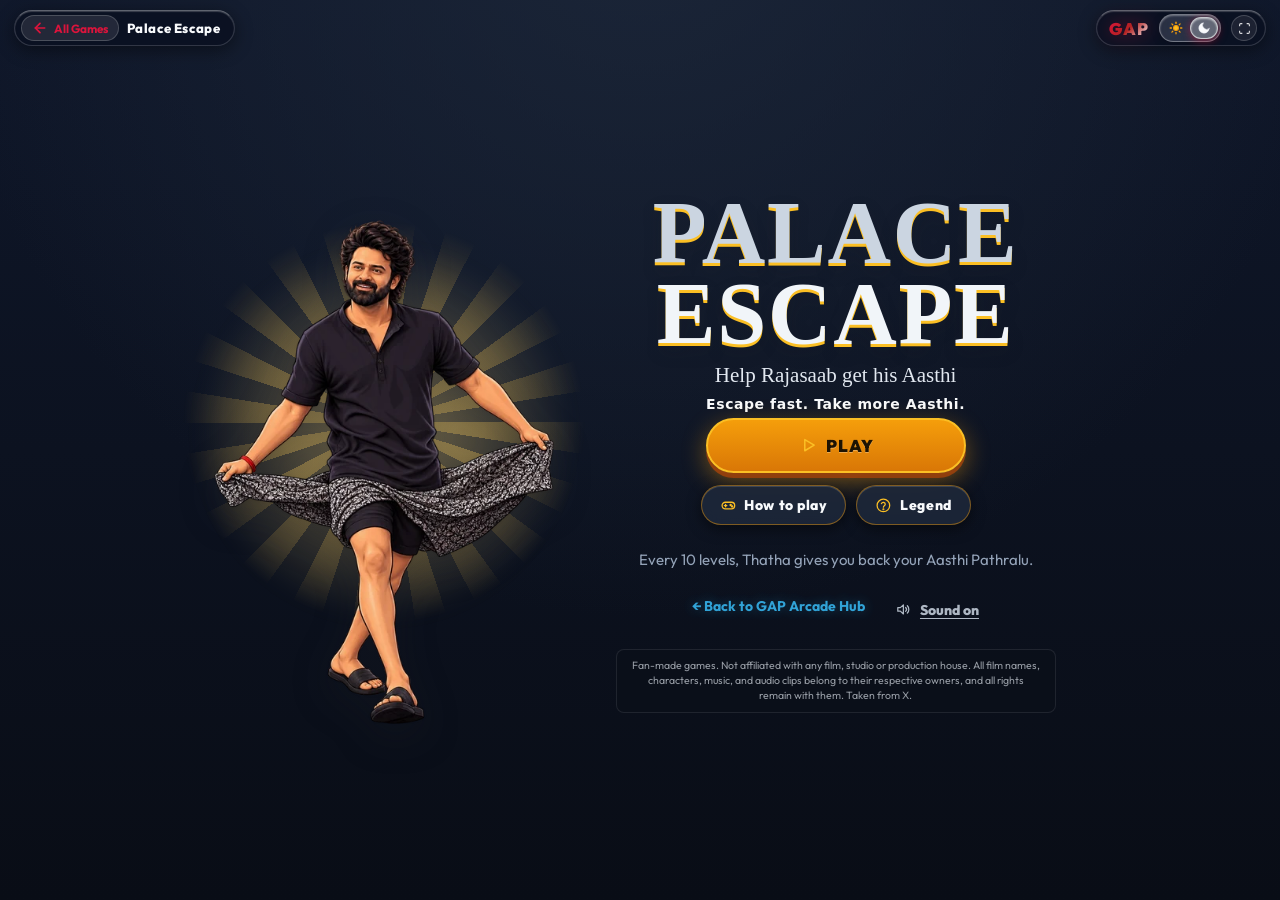
==== palace-escape/index.html @ 18e75aba "Fix mini window option selection & game play; adapt Palace Escape & Pass It On to Sea-Glass layout a" ====
<!doctype html>
<html lang="en">
  <head>
    <meta charset="utf-8" />
    <meta name="viewport" content="width=device-width, initial-scale=1, viewport-fit=cover" />
    <meta name="theme-color" content="#ecebe8" />
    <meta name="apple-mobile-web-app-capable" content="yes" />
    <meta name="mobile-web-app-capable" content="yes" />
    <meta name="description" content="Palace Escape — a fast, funny palace chase. Dodge Dhayyam, the Crocodile and Thatha, and escape fast to take back more Aasthi." />
    <link rel="canonical" href="https://rajasaabenduktesavra.tfigames.com/" />
    <meta property="og:type" content="website" />
    <meta property="og:site_name" content="TFI Games" />
    <meta property="og:url" content="https://rajasaabenduktesavra.tfigames.com/" />
    <meta property="og:title" content="Palace Escape" />
    <meta property="og:description" content="Escape the palace. Claim your title: PAN INDIA NO.1 BACHELOR." />
    <meta property="og:image" content="https://tfigames.com/images/og.png" />
    <meta property="og:image:width" content="1200" />
    <meta property="og:image:height" content="630" />
    <meta name="twitter:card" content="summary_large_image" />
    <meta name="twitter:title" content="Palace Escape" />
    <meta name="twitter:description" content="Escape fast. Take more Aasthi." />
    <meta name="twitter:image" content="https://tfigames.com/images/og.png" />
    <title>Palace Escape</title>
    <link rel="icon" href="data:image/svg+xml,%3Csvg xmlns='http://www.w3.org/2000/svg' viewBox='0 0 64 64'%3E%3Crect width='64' height='64' rx='14' fill='%2333333a'/%3E%3Cpath d='M18 56V30q14-22 28 0v26z' fill='%23e3b448'/%3E%3Cpath d='M24 56V33q8-12 16 0v23z' fill='%23fff3c4'/%3E%3C/svg%3E" />
    <!-- The menu picture is the biggest thing on the first screen: ask for it early and first. -->
    <link rel="preload" href="assets/sprites/hero-new.webp" as="image" fetchpriority="high" />
    <!-- The game is a graph of ES modules; naming them all up front lets the browser fetch them in parallel
         instead of discovering them one level at a time. -->
    <link rel="modulepreload" href="js/main.js" />
    <link rel="modulepreload" href="js/config.js" />
    <link rel="modulepreload" href="js/input.js" />
    <link rel="modulepreload" href="js/audio.js" />
    <link rel="modulepreload" href="js/ui.js" />
    <link rel="modulepreload" href="js/renderer.js" />
    <link rel="modulepreload" href="js/game.js" />
    <link rel="modulepreload" href="js/share.js" />
    <link rel="modulepreload" href="js/aasthi.js" />
    <link rel="modulepreload" href="js/icons.js" />
    <link rel="modulepreload" href="js/levels.js" />
    <link rel="modulepreload" href="js/entities.js" />
    <link rel="modulepreload" href="js/smash.js" />
    <link rel="modulepreload" href="js/train.js" />
    <link rel="modulepreload" href="js/maze.js" />
    <link rel="modulepreload" href="js/herolimbs.js" />
    <link rel="modulepreload" href="js/walk.js" />    <!-- Google Fonts Outfit & Inter -->
    <link rel="preconnect" href="https://fonts.googleapis.com">
    <link rel="preconnect" href="https://fonts.gstatic.com" crossorigin>
    <link href="https://fonts.googleapis.com/css2?family=Outfit:wght@400;500;600;700;800&family=Inter:wght@400;500;600;700&display=swap" rel="stylesheet">
    <link rel="stylesheet" href="css/style.css" />
    <link rel="stylesheet" href="css/v1x.css" />
    <link rel="stylesheet" href="css/theme-adapter.css" />
  </head>
  <body data-theme="dark">
    <!-- Top Left: Single Clean Game Match Bar with All Games Return Pill -->
    <div class="game-match-bar glass-panel" id="gameMatchBar">
      <div class="match-bar-left">
        <a href="../#/" class="back-to-hub-btn seg-btn" id="backToHubBtn" title="Return to All Games">
          <svg viewBox="0 0 24 24" width="16" height="16" fill="none" stroke="currentColor" stroke-width="2.5" stroke-linecap="round" stroke-linejoin="round">
            <line x1="19" y1="12" x2="5" y2="12"></line>
            <polyline points="12 19 5 12 12 5"></polyline>
          </svg>
          <span>All Games</span>
        </a>
        <span class="active-game-badge">Palace Escape</span>
      </div>
    </div>

    <!-- Top Right: Universal GAP Floating Pill with Sea-Glass Sun/Moon Slider -->
    <header class="floating-pill-container" id="scenicNav">
      <div class="floating-pill glass-panel" id="floatingPill">
        <!-- GAP Brand Logo / Main Trigger -->
        <div class="nav-brand brand pill-brand" id="gapBrand" role="button" tabindex="0" title="GAP • Click to cycle color palette">
          <span class="logo-text" id="gapLogoText">GAP</span>
        </div>

        <!-- Center: Sea-Glass Theme Switcher Capsule (Sun / Moon Frosted Slider) -->
        <div class="sea-glass-theme-switch" id="themeGlassToggle" role="radiogroup" aria-label="Appearance Mode" title="Toggle Light / Dark Mode">
          <div class="sea-glass-thumb" id="themeGlassThumb"></div>
          <button class="sea-glass-btn" data-theme="light" type="button" role="radio" aria-checked="false" title="Switch to Light Mode" aria-label="Light Mode">
            <svg class="theme-icon sun-icon" viewBox="0 0 24 24" width="16" height="16" fill="none" stroke="currentColor" stroke-width="2" stroke-linecap="round" stroke-linejoin="round">
              <circle cx="12" cy="12" r="4.2" fill="#fbbf24" stroke="#f59e0b" stroke-width="1.8"/>
              <line x1="12" y1="2" x2="12" y2="4.2" stroke="#f59e0b" stroke-width="2.2"/>
              <line x1="12" y1="19.8" x2="12" y2="22" stroke="#f59e0b" stroke-width="2.2"/>
              <line x1="4.93" y1="4.93" x2="6.48" y2="6.48" stroke="#f59e0b" stroke-width="2.2"/>
              <line x1="17.52" y1="17.52" x2="19.07" y2="19.07" stroke="#f59e0b" stroke-width="2.2"/>
              <line x1="2" y1="12" x2="4.2" y2="12" stroke="#f59e0b" stroke-width="2.2"/>
              <line x1="19.8" y1="12" x2="22" y2="12" stroke="#f59e0b" stroke-width="2.2"/>
              <line x1="4.93" y1="19.07" x2="6.48" y2="17.52" stroke="#f59e0b" stroke-width="2.2"/>
              <line x1="17.52" y1="6.48" x2="19.07" y2="4.93" stroke="#f59e0b" stroke-width="2.2"/>
            </svg>
          </button>
          <button class="sea-glass-btn active" data-theme="dark" type="button" role="radio" aria-checked="true" title="Switch to Dark Mode" aria-label="Dark Mode">
            <svg class="theme-icon moon-icon" viewBox="0 0 24 24" width="15" height="15" fill="#f8fafc" stroke="#e2e8f0" stroke-width="0.8" stroke-linecap="round" stroke-linejoin="round">
              <path d="M21 12.79A9 9 0 1 1 11.21 3 7 7 0 0 0 21 12.79z"/>
            </svg>
          </button>
        </div>

        <!-- Fullscreen Button -->
        <button class="gap-icon-pill-btn" id="gapFsBtn" type="button" title="Toggle Fullscreen">
          <svg viewBox="0 0 24 24" width="13" height="13" fill="none" stroke="currentColor" stroke-width="2"><path d="M8 3H5a2 2 0 0 0-2 2v3m18 0V5a2 2 0 0 0-2-2h-3m0 18h3a2 2 0 0 0 2-2v-3M3 16v3a2 2 0 0 0 2 2h3"/></svg>
        </button>
      </div>
    </header>

    <script>
      (function() {
        const brand = document.getElementById("gapBrand");
        const glassToggle = document.getElementById("themeGlassToggle");
        const fsBtn = document.getElementById("gapFsBtn");

        const DYNAMIC_PALETTES = [
          { id: "crimson", name: "Crimson (#DC143C)", brand: "#DC143C", flame: "#B22222", glow: "rgba(220, 20, 60, 0.5)" },
          { id: "sapphire", name: "Sapphire (#0F52BA)", brand: "#38bdf8", flame: "#0284c7", glow: "rgba(56, 189, 248, 0.5)" },
          { id: "emerald", name: "Emerald (#50C878)", brand: "#10b981", flame: "#059669", glow: "rgba(16, 185, 129, 0.5)" },
          { id: "amber", name: "Amber (#FFBF00)", brand: "#f59e0b", flame: "#d97706", glow: "rgba(245, 158, 11, 0.5)" },
          { id: "amethyst", name: "Amethyst (#9966CC)", brand: "#a855f7", flame: "#7e22ce", glow: "rgba(168, 85, 247, 0.5)" }
        ];

        let currentPaletteIdx = 0;
        try {
          const savedPal = localStorage.getItem("gap_palette_idx");
          if (savedPal !== null && !isNaN(Number(savedPal))) currentPaletteIdx = Number(savedPal) % DYNAMIC_PALETTES.length;
        } catch {}

        function applyPalette(idx) {
          currentPaletteIdx = idx % DYNAMIC_PALETTES.length;
          const p = DYNAMIC_PALETTES[currentPaletteIdx];
          document.documentElement.style.setProperty("--dyn-brand", p.brand);
          document.documentElement.style.setProperty("--dyn-flame", p.flame);
          document.documentElement.style.setProperty("--dyn-glow", p.glow);
          const gapText = document.getElementById("gapLogoText");
          if (gapText) {
            gapText.style.background = `linear-gradient(135deg, ${p.brand} 0%, ${p.flame} 50%, #ffffff 100%)`;
            gapText.style.webkitBackgroundClip = "text";
            gapText.style.webkitTextFillColor = "transparent";
          }
          try { localStorage.setItem("gap_palette_idx", currentPaletteIdx); } catch {}
        }
        applyPalette(currentPaletteIdx);

        brand?.addEventListener("click", function(e) {
          e.stopPropagation();
          applyPalette(currentPaletteIdx + 1);
          brand.classList.add("brand-click-pulse");
          setTimeout(() => brand.classList.remove("brand-click-pulse"), 400);
        });

        // Theme logic - Strictly Dark and Light (no Naruto, no Itachi)
        function getSavedTheme() {
          try {
            const hub = JSON.parse(localStorage.getItem('hubState') || '{}');
            if (hub.theme === 'light' || hub.theme === 'dark') return hub.theme;
          } catch {}
          const gapTheme = localStorage.getItem('gap_theme');
          if (gapTheme === 'light' || gapTheme === 'white') return 'light';
          return 'dark';
        }

        function applyTheme(t) {
          if (t !== 'light') t = 'dark';
          document.documentElement.setAttribute('data-theme', t);
          document.body.setAttribute('data-theme', t);

          glassToggle?.querySelectorAll(".sea-glass-btn").forEach(b => {
            const isActive = (b.dataset.theme === t);
            b.classList.toggle("active", isActive);
            b.setAttribute("aria-checked", isActive ? "true" : "false");
          });

          try {
            const hub = JSON.parse(localStorage.getItem('hubState') || '{}');
            hub.theme = t;
            localStorage.setItem('hubState', JSON.stringify(hub));
          } catch {}
          localStorage.setItem('gap_theme', t);
        }

        applyTheme(getSavedTheme());

        glassToggle?.addEventListener("click", function(e) {
          e.stopPropagation();
          const btn = e.target.closest(".sea-glass-btn");
          if (btn && btn.dataset.theme) {
            applyTheme(btn.dataset.theme);
            return;
          }
          const cur = document.body.getAttribute('data-theme') || 'dark';
          applyTheme(cur === 'light' ? 'dark' : 'light');
        });

        // Fullscreen
        fsBtn?.addEventListener("click", function(e) {
          e.stopPropagation();
          if (!document.fullscreenElement) {
            document.documentElement.requestFullscreen().catch(() => {});
          } else {
            document.exitFullscreen().catch(() => {});
          }
        });
      })();
    </script>
    <div id="app">
      <header id="hud" class="hidden">
        <div class="hud-left">
          
          <div class="level-badge" aria-label="Level"><span>LEVEL</span><b id="hud-level">1</b></div>
          <div id="hud-progress" class="level-dots" aria-hidden="true"></div>
        </div>
        <div id="hud-powers" class="hud-powers" aria-live="polite"></div>
        <div class="hud-right">
          <div class="hud-stat hud-timer" aria-label="Time"><span class="hud-ico" data-icon="timer"></span><b id="hud-time">00:00</b></div>
          <div class="hud-stat hud-coins" aria-label="Total Aasthi"><span class="hud-ico" data-icon="coin"></span><b id="hud-aasthi">₹0.00 CR</b></div>
          <button id="btn-bachelor-card" class="icon-btn hidden" aria-label="Aasthi Pathralu" data-icon="scroll"></button>
          <button id="btn-legend" class="icon-btn" aria-label="Legend" data-icon="help"></button>
          <button id="btn-pause" class="icon-btn" aria-label="Pause" data-icon="pause"></button>
        </div>
      </header>

      <main id="stage">
        <canvas id="game" aria-label="Palace maze"></canvas>
        <div id="banner" class="banner" aria-live="polite">
          <div class="banner-title"></div>
          <div class="banner-sub"></div>
        </div>
        <div id="toasts" class="toasts" aria-live="polite"></div>
        <div id="flash" class="flash"></div>
        <div id="countdown" class="countdown" aria-live="assertive"><div class="cd-level"></div><div class="cd-num"></div></div>
        <div id="danger" class="danger-vignette" aria-hidden="true"></div>
      </main>
    </div>

    <!-- Loading -->
    <section id="screen-loading" class="screen loading">
      <div class="loading-inner">
        <div class="loading-crest" data-icon="crown"></div>
        <div class="loading-title">PALACE ESCAPE</div>
        <div class="loading-bar"><i id="loading-progress"></i></div>
        <div class="loading-text">Polishing the palace floors…</div>
      </div>
    </section>

    <!-- Main menu -->
    <section id="screen-menu" class="screen menu show">
      <div class="menu-bg" aria-hidden="true"><i></i><i></i><i></i><i></i><i></i><i></i><i></i><i></i><i></i><i></i><i></i><i></i></div>
      <div class="menu-inner">
        <div class="menu-art">
          <div class="menu-sun"></div>
          <div class="menu-glow"></div>
          <img id="menu-hero" alt="The hero" src="assets/sprites/hero-new.webp" width="432" height="640" fetchpriority="high" decoding="async" />
        </div>
        <div class="menu-copy">
          <h1 class="title"><span>PALACE</span><span>ESCAPE</span></h1>
          <p class="menu-help">Help Rajasaab get his Aasthi</p>
          <p class="tagline-strong">Escape fast. Take more Aasthi.</p>
          <div class="menu-buttons">
            <button id="btn-play" class="btn primary big" disabled><span class="btn-ico" data-icon="play"></span><span id="btn-play-label">PLAY</span></button>
            <div class="menu-row">
              <button id="btn-howto" class="btn ghost"><span class="btn-ico" data-icon="controller"></span>How to play</button>
              <button id="btn-menu-legend" class="btn ghost"><span class="btn-ico" data-icon="help"></span>Legend</button>
            </div>
          </div>
          <p class="tagline">Every 10 levels, Thatha gives you back your Aasthi Pathralu.</p>
          <div class="menu-links">
            <a href="../" id="btn-menu-back-gap" class="link" style="text-decoration:none;font-weight:700;color:var(--teal);margin-bottom:8px;">&#8592; Back to GAP Arcade Hub</a>
            <button id="btn-start-over" class="link hidden">Start over from Level 1</button>
            <button id="btn-menu-bachelor-card" class="link hidden"><span class="btn-ico" data-icon="scroll"></span>My Aasthi Pathralu</button>
            <button id="btn-mute-menu" class="link mute-toggle"></button>
                    <div class="palace-disclaimer-credit">
            <p>Fan-made games. Not affiliated with any film, studio or production house. All film names, characters, music, and audio clips belong to their respective owners, and all rights remain with them. Taken from X.</p>
          </div>
        </div>
      </div>
    </section>

    <!-- How to play -->
    <section id="modal-howto" class="overlay">
      <div class="card">
        <h2>HOW TO PLAY</h2>
        <ol class="howto">
          <li><span class="howto-icon" data-icon="door"></span><span>Reach the <b>glowing palace door</b> to escape each level.</span></li>
          <li><span class="howto-icon" data-icon="swipe"></span><span><b>Swipe</b> on the maze to move (on a computer, use <b>Arrow keys</b> or <b>WASD</b>). Turn early — you'll take it at the next junction.</span></li>
          <li><span class="howto-icon" data-icon="skull"></span><span>Caught? No lives lost. Hit <b>Restart Level</b> and try again — as many times as you like.</span></li>
          <li><span class="howto-icon" data-icon="bolt"></span><span>Grab power-ups from the first level. They activate automatically when touched.</span></li>
          <li><span class="howto-icon" data-icon="scroll"></span><span>Every 10 levels earns an <b>Aasthi Pathralu</b> with more palace wealth for a faster run.</span></li>
        </ol>
        <button class="btn primary" data-close>GOT IT</button>
      </div>
    </section>

    <!-- Legend -->
    <section id="modal-legend" class="overlay">
      <div class="card wide">
        <h2>LEGEND</h2>
        <div id="legend-trap" class="legend-item legend-trap hidden">
          <div class="legend-trap-icon" aria-hidden="true"></div>
          <div><b></b><ul></ul></div>
        </div>
        <div id="legend-grid" class="legend-grid"></div>
        <button class="btn primary" data-close>GOT IT</button>
      </div>
    </section>

    <!-- Power-ups -->
    <section id="modal-powers" class="overlay">
      <div class="card">
        <h2>POWER-UPS</h2>
        <div id="powers-list" class="powers-list"></div>
        <div class="powers-note">
          <img id="powers-hero2" alt="" />
          <p><b>All powers activate automatically!</b><br />While a power lasts, you transform.</p>
        </div>
        <button id="btn-powers-go" class="btn primary" data-primary>LET'S GO</button>
      </div>
    </section>

    <section id="modal-trap-brief" class="overlay splash">
      <div class="splash-inner trap-brief">
        <div class="splash-kicker">This round</div>
        <div id="trap-brief-icon" class="trap-brief-icon"></div>
        <h2 id="trap-brief-title">PALACE SHIFT</h2>
        <p id="trap-brief-lead" class="trap-brief-lead"></p>
        <ul id="trap-brief-points" class="trap-brief-points"></ul>
        <button id="btn-trap-brief-go" class="btn primary big" data-primary><span class="btn-ico" data-icon="play"></span><span class="btn-label">START</span></button>
      </div>
    </section>

    <!-- Pause -->
    <section id="modal-pause" class="overlay">
      <div class="card narrow">
        <h2>PAUSED</h2>
        <div class="stack">
          <button id="btn-resume" class="btn primary" data-primary><span class="btn-ico" data-icon="play"></span>RESUME</button>
          <button id="btn-pause-restart" class="btn"><span class="btn-ico" data-icon="restart"></span>RESTART LEVEL</button>
          <button id="btn-mute-pause" class="link mute-toggle"></button>
          <button id="btn-pause-menu" class="link"><span class="btn-ico" data-icon="home"></span>Main menu</button>
          <a href="../" class="link" style="text-decoration:none;display:inline-flex;align-items:center;justify-content:center;gap:6px;"><span class="btn-ico" data-icon="home"></span>Exit to GAP Hub</a>
        </div>
      </div>
    </section>

    <!-- Caught -->
    <section id="card-caught" class="overlay soft caught-overlay">
      <div class="card narrow caught">
        <div class="caught-icon" data-icon="skull"></div>
        <h2>CHAMPESADU</h2>
        <button id="btn-restart" class="btn primary big" data-primary><span class="btn-ico" data-icon="restart"></span>RESTART LEVEL</button>
        <button id="btn-caught-menu" class="link"><span class="btn-ico" data-icon="home"></span>Main menu</button>
        
      </div>
    </section>

    <!-- Level complete -->
    <section id="card-complete" class="overlay soft complete-overlay">
      <canvas id="confetti-canvas" class="confetti-canvas" aria-hidden="true"></canvas>
      <div class="card narrow complete">
        <div class="complete-crown" data-icon="crown"></div>
        <h2>LEVEL COMPLETE</h2>
        <div id="complete-stars" class="stars" aria-label="Rating">
          <span class="star" data-icon="star"></span><span class="star" data-icon="star"></span><span class="star" data-icon="star"></span>
        </div>
        <div class="reward">
          <div class="reward-label">Aasthi earned</div>
          <div id="reward-amount" class="reward-amount">+₹0.00 CR</div>
          <div id="reward-total" class="reward-total"></div>
        </div>
        <div id="complete-stats" class="stat-chips"></div>
        <button id="btn-next" class="btn primary big" data-primary>NEXT LEVEL<span class="btn-ico" data-icon="chevron"></span></button>
        
      </div>
    </section>

    <!-- Final game completion (Level 20) -->
    <section id="card-game-end" class="overlay final">
      <div class="final-wrap">
        <div class="final-step game-end">
          <div class="poster game-end-poster">
            <div class="poster-brand">PALACE ESCAPE</div>
            <div class="poster-kicker">THE FINAL ESCAPE</div>
            <h2 class="poster-headline">THE PALACE<br />IS QUIET.</h2>
            <img class="game-end-art" id="game-end-art" alt="The hero after the final escape" />
            <p class="game-end-message">Eyana ochinappudu malli kaludham</p>
          </div>
          <p class="game-end-note">You completed all 20 levels.</p>
          <button id="btn-play-from-start" class="btn primary big" data-primary>PLAY FROM LEVEL 1</button>
          <button id="btn-game-end-menu" class="link">Main menu</button>
        </div>
      </div>
    </section>

    <!-- Always-available bachelor card -->
    <section id="modal-bachelor-card" class="overlay final">
      <div class="final-wrap">
        <div class="final-step">
          <canvas class="aasthi-canvas" id="bachelor-card-canvas" width="1122" height="1402" role="img" aria-label="Your Aasthi Pathralu card"></canvas>
          <div class="final-controls">
            <form class="claim-form" autocomplete="off">
              <label for="bachelor-name-input">Name:</label>
              <input id="bachelor-name-input" class="card-name-input" type="text" maxlength="24" placeholder="Your name" enterkeyhint="done" />
              <label for="bachelor-photo-input">Photo (optional):</label>
              <input id="bachelor-photo-input" class="card-photo-input" type="file" accept="image/png,image/jpeg,image/webp" />
            </form>
            <div class="final-actions">
              <button id="btn-bachelor-share" class="btn primary big" data-primary>TAKE SCREENSHOT &amp; SHARE</button>
              <button id="btn-bachelor-close" class="link">Back to game</button>
            </div>
          </div>
        </div>
      </div>
    </section>

    <!-- Hero2 / reversed controls -->
    <section id="modal-hero2-mode" class="overlay">
      <div class="card">
        <img class="hero2-mode-art" id="hero2-mode-art" alt="" />
        <h2>HERO2 MODE!</h2>
        <p>You have reached the next palace wing. Hero2 is now your default avatar.</p>
        <p><b>Twist:</b> every movement control is reversed. Up moves down, left moves right — on keyboard, taps and swipes.</p>
        <button id="btn-hero2-mode-go" class="btn primary" data-primary>I'M READY</button>
      </div>
    </section>

    <!-- Final -->
    <section id="card-final" class="overlay final">
      <div class="final-wrap">
        <div class="final-step">
          <canvas class="aasthi-canvas" id="final-card-canvas" width="1122" height="1402" role="img" aria-label="Your Aasthi Pathralu card"></canvas>
          <div class="final-controls">
            <form class="claim-form" autocomplete="off">
              <label for="name-input">Name:</label>
              <input id="name-input" class="card-name-input" type="text" maxlength="24" placeholder="Your name" enterkeyhint="done" />
              <label for="photo-input">Photo (optional):</label>
              <input id="photo-input" class="card-photo-input" type="file" accept="image/png,image/jpeg,image/webp" />
            </form>
            <div class="final-actions">
              <button id="btn-keep-going" class="btn primary big" data-primary>KEEP ESCAPING → LEVEL 11</button>
              <button id="btn-share" class="btn">TAKE SCREENSHOT &amp; SHARE</button>
            </div>
          </div>
        </div>
      </div>
    </section>

    <script type="module" src="js/main.js"></script>
</body>
</html>
---- palace-escape/css/style.css ----
:root {
  --ivory: #fbfaf8;
  --sand: #e9e8e5;
  --terracotta: #3d3d44;
  --terracotta-dark: #26262b;
  --gold: #d4a93f;
  --gold-light: #f3d27a;
  --teal: #8a6a1c;
  --navy: #1f1f24;
  --ink: #26262b;
  --muted: #5c5c63;
  --line: #e2e0db;
  --serif: "Palatino Linotype", Palatino, "Book Antiqua", Georgia, "Times New Roman", serif;
  --sans: system-ui, -apple-system, "Segoe UI", Roboto, "Helvetica Neue", Arial, sans-serif;
  --safe-top: env(safe-area-inset-top, 0px);
  --safe-bottom: env(safe-area-inset-bottom, 0px);
  --safe-left: env(safe-area-inset-left, 0px);
  --safe-right: env(safe-area-inset-right, 0px);
}

* {
  box-sizing: border-box;
}

html,
body {
  height: 100%;
  margin: 0;
}

body {
  font-family: var(--sans);
  color: var(--ink);
  background:
    radial-gradient(circle at 50% -10%, rgba(255, 255, 255, 0.95), transparent 55%),
    radial-gradient(circle at 12px 12px, rgba(212, 169, 63, 0.16) 2px, transparent 2.5px) 0 0 / 24px 24px,
    linear-gradient(180deg, #f6f5f3 0%, #e6e5e1 100%);
  overflow: hidden;
  overscroll-behavior: none;
  -webkit-tap-highlight-color: transparent;
  -webkit-user-select: none;
  user-select: none;
  -webkit-touch-callout: none;
  touch-action: manipulation;
}

button {
  font: inherit;
  cursor: pointer;
  touch-action: manipulation;
}

img {
  -webkit-user-drag: none;
}

.hidden {
  display: none !important;
}

/* ---------- layout ---------- */

#app {
  position: fixed;
  inset: 0;
  display: flex;
  flex-direction: column;
}

#hud {
  flex: 0 0 auto;
  display: flex;
  align-items: center;
  justify-content: space-between;
  gap: 8px;
  padding: calc(var(--safe-top) + 8px) calc(var(--safe-right) + 12px) 6px calc(var(--safe-left) + 12px);
  min-height: 52px;
}

.hud-left,
.hud-right {
  display: flex;
  align-items: center;
  gap: 6px;
  flex: 1 1 0;
}

.hud-right {
  justify-content: flex-end;
}

.hud-pill {
  background: rgba(255, 250, 240, 0.9);
  border: 2px solid var(--gold);
  border-radius: 999px;
  padding: 5px 12px;
  font-weight: 900;
  font-size: 14px;
  letter-spacing: 0.06em;
  color: var(--terracotta-dark);
  white-space: nowrap;
}

.hud-pill b {
  color: var(--navy);
}

.timer b {
  font-variant-numeric: tabular-nums;
}

.hud-aasthi {
  margin-left: 10px;
}

@media (max-width: 430px) {
  #hud {
    gap: 6px;
    padding-left: calc(var(--safe-left) + 8px);
    padding-right: calc(var(--safe-right) + 8px);
  }

  .hud-pill {
    font-size: 12px;
    padding: 4px 9px;
    letter-spacing: 0.02em;
  }

  .hud-aasthi {
    margin-left: 7px;
  }

  .hud-right {
    gap: 4px;
  }

  .icon-btn {
    width: 32px;
    height: 32px;
  }
}

.icon-btn {
  width: 36px;
  height: 36px;
  border-radius: 50%;
  border: 2px solid var(--gold);
  background: rgba(255, 250, 240, 0.92);
  color: var(--terracotta-dark);
  font-weight: 900;
  font-size: 15px;
  display: grid;
  place-items: center;
  padding: 0;
}

.hud-powers {
  display: flex;
  align-items: center;
  gap: 6px;
  flex: 0 1 auto;
  min-height: 36px;
}

.power-avatar {
  height: 40px;
  width: auto;
  filter: drop-shadow(0 0 6px rgba(176, 96, 255, 0.85));
  animation: pop 0.25s ease-out;
}

.power-chip {
  display: flex;
  align-items: center;
  gap: 4px;
  background: var(--navy);
  border-radius: 999px;
  padding: 3px 8px 3px 3px;
  color: #fff;
  font-weight: 900;
  font-size: 13px;
  animation: pop 0.25s ease-out;
}

.power-chip img {
  width: 26px;
  height: 26px;
}

.power-bar {
  width: 34px;
  height: 6px;
  border-radius: 3px;
  background: rgba(255, 255, 255, 0.25);
  overflow: hidden;
}

.power-bar i {
  display: block;
  height: 100%;
  background: var(--gold-light);
  transition: width 0.1s linear;
}

#stage {
  position: relative;
  flex: 1 1 auto;
  min-height: 0;
  display: flex;
  align-items: center;
  justify-content: center;
  padding: 4px calc(var(--safe-right) + 10px) calc(var(--safe-bottom) + 10px) calc(var(--safe-left) + 10px);
  touch-action: none;
}

#game {
  display: block;
  border-radius: 8px;
  box-shadow:
    0 0 0 3px var(--gold),
    0 0 0 6px rgba(47, 47, 53, 0.9),
    0 14px 34px rgba(30, 30, 35, 0.22);
  touch-action: none;
}

/* Touch screens move by swiping on the maze, so the maze takes all the space under the HUD. */
body.touch #stage {
  padding: 2px calc(var(--safe-right) + 4px) calc(var(--safe-bottom) + 4px) calc(var(--safe-left) + 4px);
}

/* ---------- in-game banners ---------- */

.banner {
  position: absolute;
  left: 50%;
  top: 50%;
  transform: translate(-50%, -50%) scale(0.9);
  text-align: center;
  pointer-events: none;
  opacity: 0;
  transition: opacity 0.18s, transform 0.18s;
  background: rgba(31, 31, 36, 0.9);
  color: #fff;
  border: 3px solid var(--gold);
  border-radius: 18px;
  padding: 14px 26px;
  max-width: 86%;
}

.banner.show {
  opacity: 1;
  transform: translate(-50%, -50%) scale(1);
}

.banner-title {
  font-family: var(--serif);
  font-weight: 900;
  font-size: clamp(26px, 6vw, 40px);
  letter-spacing: 0.06em;
  color: var(--gold-light);
}

.banner-sub {
  font-weight: 900;
  font-size: clamp(14px, 3.6vw, 18px);
  letter-spacing: 0.04em;
  margin-top: 4px;
}

.toasts {
  position: absolute;
  top: 10px;
  left: 50%;
  transform: translateX(-50%);
  display: flex;
  flex-direction: column;
  align-items: center;
  gap: 6px;
  pointer-events: none;
  width: max-content;
  max-width: 92%;
}

.toast {
  background: rgba(31, 31, 36, 0.92);
  color: #fff;
  font-weight: 900;
  font-size: clamp(12px, 3.4vw, 15px);
  letter-spacing: 0.05em;
  padding: 7px 14px;
  border-radius: 999px;
  border: 2px solid var(--gold);
  animation: toast 1.7s ease-out forwards;
  white-space: nowrap;
}

@keyframes toast {
  0% {
    opacity: 0;
    transform: translateY(-8px) scale(0.9);
  }
  12% {
    opacity: 1;
    transform: translateY(0) scale(1.05);
  }
  20% {
    transform: scale(1);
  }
  80% {
    opacity: 1;
  }
  100% {
    opacity: 0;
    transform: translateY(-6px);
  }
}

.flash {
  position: absolute;
  left: 50%;
  top: 50%;
  transform: translate(-50%, -50%);
  font-family: var(--serif);
  font-weight: 900;
  font-size: clamp(34px, 10vw, 76px);
  color: #fff;
  -webkit-text-stroke: 3px #b3261e;
  text-shadow: 0 6px 0 #b3261e;
  pointer-events: none;
  opacity: 0;
}

.flash.show {
  animation: flash 0.75s ease-out forwards;
}

@keyframes flash {
  0% {
    opacity: 0;
    transform: translate(-50%, -50%) scale(2) rotate(-6deg);
  }
  25% {
    opacity: 1;
    transform: translate(-50%, -50%) scale(1) rotate(-4deg);
  }
  80% {
    opacity: 1;
  }
  100% {
    opacity: 0;
    transform: translate(-50%, -50%) scale(1.05) rotate(-4deg);
  }
}

/* ---------- screens & overlays ---------- */

.screen,
.overlay {
  position: fixed;
  inset: 0;
  display: none;
  align-items: center;
  justify-content: center;
  padding: calc(var(--safe-top) + 12px) calc(var(--safe-right) + 12px) calc(var(--safe-bottom) + 12px) calc(var(--safe-left) + 12px);
  z-index: 10;
}

.screen.show,
.overlay.show {
  display: flex;
}

.overlay {
  background: rgba(25, 25, 30, 0.5);
  z-index: 20;
}

.overlay.soft {
  background: rgba(25, 25, 30, 0.3);
}

.card {
  position: relative;
  background: var(--ivory);
  border: 3px solid var(--gold);
  border-radius: 22px;
  box-shadow: 0 0 0 6px rgba(47, 47, 53, 0.92), 0 20px 50px rgba(20, 20, 25, 0.35);
  width: min(440px, 94vw);
  max-height: calc(100dvh - 40px);
  overflow: auto;
  padding: 22px 20px 20px;
  text-align: center;
  animation: pop 0.22s ease-out;
}

.card.wide {
  width: min(620px, 94vw);
}

.card.narrow {
  width: min(360px, 92vw);
}

.card h2 {
  font-family: var(--serif);
  font-weight: 900;
  font-size: clamp(24px, 6vw, 32px);
  letter-spacing: 0.04em;
  margin: 0 0 12px;
  color: var(--terracotta-dark);
}

@keyframes pop {
  from {
    transform: scale(0.88);
    opacity: 0;
  }
  to {
    transform: scale(1);
    opacity: 1;
  }
}

.btn {
  border: none;
  border-radius: 999px;
  padding: 12px 22px;
  font-weight: 900;
  font-size: 15px;
  letter-spacing: 0.06em;
  color: var(--terracotta-dark);
  background: #fff;
  box-shadow: 0 4px 0 #c9c7c1, 0 0 0 2px #e2e0db inset;
  transition: transform 0.08s, box-shadow 0.08s;
}

.btn:active {
  transform: translateY(3px);
  box-shadow: 0 1px 0 #c9c7c1, 0 0 0 2px #e2e0db inset;
}

.btn.primary {
  color: #2a1d00;
  background: linear-gradient(180deg, #ffd66b, #e9a321);
  box-shadow: 0 5px 0 #a8661a, 0 0 0 2px rgba(255, 255, 255, 0.5) inset;
}

.btn.primary:active {
  box-shadow: 0 2px 0 #a8661a;
}

.btn.big {
  padding: 15px 30px;
  font-size: 17px;
}

.btn.small {
  padding: 9px 16px;
  font-size: 13px;
}

.btn:focus-visible,
.link:focus-visible,
.icon-btn:focus-visible {
  outline: 3px solid var(--teal);
  outline-offset: 3px;
}

.link {
  background: none;
  border: none;
  color: var(--terracotta-dark);
  font-weight: 800;
  font-size: 14px;
  text-decoration: underline;
  text-underline-offset: 3px;
  padding: 8px;
  opacity: 0.85;
}

.stack {
  display: flex;
  flex-direction: column;
  gap: 12px;
  align-items: stretch;
}

.menu-row {
  display: flex;
  gap: 10px;
  justify-content: center;
  flex-wrap: wrap;
}

/* ---------- loading ---------- */

.loading {
  z-index: 50;
  background: linear-gradient(180deg, #f6f5f3, #e6e5e1);
}

.loading-inner {
  text-align: center;
}

.loading-title {
  font-family: var(--serif);
  font-weight: 900;
  font-size: 34px;
  letter-spacing: 0.08em;
  color: var(--terracotta-dark);
}

.loading-bar {
  width: 220px;
  height: 10px;
  border-radius: 5px;
  background: rgba(47, 47, 53, 0.12);
  margin: 16px auto 10px;
  overflow: hidden;
}

.loading-bar i {
  display: block;
  height: 100%;
  width: 0;
  background: linear-gradient(90deg, var(--gold-light), var(--terracotta));
  transition: width 0.2s;
}

.loading-text {
  font-weight: 700;
  font-size: 13px;
  color: rgba(47, 47, 53, 0.65);
}

/* ---------- menu ---------- */

.menu {
  z-index: 15;
  overflow: auto;
  align-items: safe center;
  background:
    radial-gradient(ellipse at 30% 40%, rgba(255, 255, 255, 0.95), transparent 60%),
    radial-gradient(circle at 12px 12px, rgba(212, 169, 63, 0.18) 2px, transparent 2.5px) 0 0 / 24px 24px,
    linear-gradient(180deg, #f6f5f3 0%, #e4e3df 100%);
}

.menu-inner {
  display: flex;
  align-items: center;
  justify-content: center;
  gap: clamp(16px, 4vw, 56px);
  width: min(980px, 100%);
}

.menu-art {
  position: relative;
  flex: 0 0 auto;
  width: clamp(200px, 30vw, 340px);
  aspect-ratio: 0.62;
  display: flex;
  align-items: flex-end;
  justify-content: center;
}

.menu-sun {
  position: absolute;
  inset: 8% -10% 18%;
  border-radius: 50%;
  background: repeating-conic-gradient(from 0deg, rgba(242, 193, 78, 0.35) 0 9deg, transparent 9deg 18deg);
  mask-image: radial-gradient(circle, #000 35%, transparent 70%);
  -webkit-mask-image: radial-gradient(circle, #000 35%, transparent 70%);
  animation: spin 40s linear infinite;
}

@keyframes spin {
  to {
    transform: rotate(360deg);
  }
}

#menu-hero {
  position: relative;
  max-height: 100%;
  max-width: 100%;
  filter: drop-shadow(0 12px 18px rgba(30, 30, 35, 0.25));
}

.menu-copy {
  flex: 0 1 460px;
  text-align: center;
}

.kicker {
  margin: 0;
  font-weight: 900;
  letter-spacing: 0.18em;
  text-transform: uppercase;
  font-size: 12px;
  color: var(--teal);
}

/* "Help Rajasaab get his Aasthi" and the tagline below it have swapped typefaces and sizes. */
.menu-help {
  font-family: var(--serif);
  font-size: clamp(17px, 4.6vw, 21px);
  margin: 2px 0 8px;
}

.title {
  margin: 6px 0 8px;
  font-family: var(--serif);
  font-weight: 900;
  line-height: 0.92;
  font-size: clamp(48px, 9vw, 88px);
  letter-spacing: 0.02em;
  color: var(--terracotta);
  text-shadow: 0 3px 0 var(--gold-light), 0 8px 18px rgba(30, 30, 35, 0.2);
}

.title span {
  display: block;
}

.title span + span {
  color: var(--terracotta-dark);
}

.tagline-strong {
  margin: 4px auto 6px;
  font-family: var(--sans);
  font-weight: 900;
  font-size: 14px;
  letter-spacing: 0.04em;
  color: var(--terracotta-dark);
}

.tagline {
  margin: 0 auto 18px;
  max-width: 400px;
  font-size: 15px;
  line-height: 1.45;
  color: var(--muted);
}

.menu-buttons {
  display: flex;
  flex-direction: column;
  align-items: center;
  gap: 12px;
}

.menu-buttons .btn.primary {
  min-width: 240px;
}

.menu-links {
  display: flex;
  flex-direction: column;
  align-items: center;
  gap: 2px;
  margin-top: 12px;
}

@media (max-width: 720px), (max-aspect-ratio: 1/1) {
  .menu-inner {
    flex-direction: column;
    gap: 4px;
  }

  .menu-art {
    width: auto;
    height: clamp(150px, 30dvh, 280px);
  }
}

@media (max-height: 520px) and (min-aspect-ratio: 1/1) {
  .menu-art {
    height: 80dvh;
    width: auto;
  }

  .title {
    font-size: 44px;
  }

  .tagline {
    display: none;
  }
}

/* ---------- how to / legend / powers ---------- */

.howto {
  list-style: none;
  padding: 0;
  margin: 0 0 18px;
  text-align: left;
  display: grid;
  gap: 10px;
}

.howto li {
  display: flex;
  gap: 12px;
  align-items: flex-start;
  font-size: 15px;
  line-height: 1.4;
}

.howto-icon {
  flex: 0 0 34px;
  height: 34px;
  border-radius: 50%;
  background: #fff;
  border: 2px solid var(--gold);
  display: grid;
  place-items: center;
  font-size: 17px;
}

.controls-touch {
  display: none;
}

body.touch .controls-touch {
  display: inline;
}

body.touch .controls-desktop {
  display: none;
}

.legend-grid {
  display: grid;
  grid-template-columns: repeat(auto-fill, minmax(220px, 1fr));
  gap: 8px;
  margin-bottom: 18px;
  text-align: left;
}

.legend-item {
  display: flex;
  align-items: center;
  gap: 10px;
  background: #fff;
  border-radius: 14px;
  padding: 8px 10px;
  border: 1px solid var(--line);
}

.legend-item img,
.legend-swatch {
  flex: 0 0 44px;
  width: 44px;
  height: 44px;
  border-radius: 50%;
}

.legend-item img.character {
  border-radius: 0;
  object-fit: contain;
  filter: drop-shadow(0 2px 3px rgba(30, 30, 35, 0.25));
}

.legend-item b {
  display: block;
  font-size: 13px;
  letter-spacing: 0.06em;
  color: var(--navy);
}

.legend-item span {
  font-size: 13px;
  color: var(--muted);
  line-height: 1.3;
}

.legend-trap {
  align-items: flex-start;
  margin-bottom: 8px;
  text-align: left;
  background: #fff8e6;
  border-color: var(--gold);
}

.legend-trap-icon {
  flex: 0 0 44px;
  height: 44px;
  display: grid;
  place-items: center;
  border-radius: 50%;
  font-size: 22px;
  background: radial-gradient(circle, #fff3bd, #cf9f3b);
}

.legend-trap ul {
  margin: 4px 0 0;
  padding-left: 18px;
  font-size: 13px;
  color: var(--muted);
  line-height: 1.35;
}

.legend-trap li + li {
  margin-top: 2px;
}

.legend-door {
  background: linear-gradient(#fffbe6, #ffd76a);
  border: 4px solid var(--gold);
  border-radius: 50% 50% 8px 8px;
  box-shadow: 0 0 14px rgba(255, 200, 80, 0.8);
}

.powers-list {
  display: grid;
  gap: 8px;
  margin-bottom: 12px;
}

.power-row {
  display: flex;
  align-items: center;
  gap: 12px;
  text-align: left;
  background: #fff;
  border-radius: 14px;
  padding: 8px 12px;
  border: 1px solid var(--line);
}

.power-row img {
  width: 48px;
  height: 48px;
}

.power-row b {
  display: block;
  font-size: 15px;
  letter-spacing: 0.08em;
  color: var(--navy);
}

.power-row span {
  font-size: 14px;
  color: var(--muted);
}

.powers-note {
  display: flex;
  align-items: center;
  gap: 10px;
  text-align: left;
  font-size: 14px;
  margin-bottom: 16px;
  background: #f7ecff;
  border-radius: 14px;
  padding: 6px 12px 6px 6px;
  border: 1px solid #e3c6f5;
}

.trap-brief { text-align: center; max-width: 390px; }
.trap-brief-icon {
  width: 72px; height: 72px; display: grid; place-items: center; margin: -4px auto 10px;
  border-radius: 50%; font-size: 2.3rem; background: radial-gradient(circle, #fff3bd, #cf9f3b);
  box-shadow: 0 0 0 4px rgba(240, 199, 99, .25), 0 8px 18px rgba(0,0,0,.24);
}
.trap-brief-points { margin: 0 0 18px; padding: 11px 12px 11px 30px; text-align: left; background: rgba(117,75,37,.09); border-radius: 10px; }
.trap-brief-points li { margin: 6px 0; }

/* Aasthi Pathralu: drawn on a canvas (js/share.js) so the on-screen card is exactly the shared image. */
.aasthi-canvas {
  display: block;
  width: min(88vw, 400px, calc((100dvh - 330px) * 0.8));
  min-width: 240px;
  height: auto;
  aspect-ratio: 1122 / 1402;
  border-radius: 10px;
  background: #2a0d12 url("../assets/aasthipathralucard.jpg") center / cover;
  box-shadow: 0 18px 45px rgba(0, 0, 0, 0.5);
  animation: pop 0.3s ease-out;
}

.final-controls {
  display: flex;
  flex-direction: column;
  align-items: center;
  gap: 14px;
}

.powers-note img {
  height: 64px;
  width: auto;
  filter: drop-shadow(0 0 6px rgba(176, 96, 255, 0.8));
}

.powers-note p {
  margin: 0;
}

/* ---------- caught / complete ---------- */

.caught h2 {
  color: #b3261e;
}

.caught p {
  font-size: 16px;
  margin: 0 0 18px;
}

.caught .link {
  display: block;
  margin: 10px auto 0;
}

.complete {
  overflow: hidden;
}

.complete-art {
  height: clamp(130px, 26dvh, 220px);
  display: flex;
  justify-content: center;
  margin: 4px 0 8px;
}

.complete-art img {
  max-width: 100%;
  height: 100%;
  object-fit: contain;
  filter: drop-shadow(0 8px 12px rgba(30, 30, 35, 0.22));
  animation: bounce 0.9s ease-in-out infinite alternate;
}

.hero2-mode-art {
  height: min(150px, 24dvh);
  width: auto;
  margin: -8px 0 0;
  filter: drop-shadow(0 0 12px rgba(176, 96, 255, 0.75));
}

#modal-hero2-mode .card p {
  margin: 0 0 10px;
  line-height: 1.35;
}

@keyframes bounce {
  to {
    transform: translateY(-6px) rotate(1.5deg);
  }
}

.complete-text {
  font-weight: 900;
  font-size: 18px;
  margin: 0;
}

.stats {
  font-size: 14px;
  color: var(--muted);
  margin: 6px 0 16px;
  font-variant-numeric: tabular-nums;
}

.confetti {
  position: absolute;
  inset: 0;
  pointer-events: none;
  background:
    radial-gradient(circle, #f2c14e 3px, transparent 4px) 10% 0 / 60px 60px,
    radial-gradient(circle, #3d3d44 3px, transparent 4px) 40% 20px / 70px 70px,
    radial-gradient(circle, #b8b6b0 3px, transparent 4px) 80% 35px / 55px 55px;
  opacity: 0.35;
  animation: confetti 3s linear infinite;
}

@keyframes confetti {
  to {
    background-position: 10% 120px, 40% 160px, 80% 145px;
  }
}

/* ---------- Level 20 ending ---------- */

.game-end {
  gap: 10px;
}

.game-end-poster {
  justify-content: flex-start;
}

.game-end-art {
  flex: 0 1 44%;
  min-height: 0;
  max-height: 44%;
  max-width: 96%;
  width: 100%;
  object-fit: contain;
  margin: 2px 0 -2px;
  filter: drop-shadow(0 10px 14px rgba(0, 0, 0, 0.4));
}

.game-end-message {
  margin: 2px 0 4px;
  font-family: var(--serif);
  font-size: clamp(12px, 3.5vw, 17px);
  font-weight: 900;
  line-height: 1.1;
  max-width: 95%;
  color: var(--terracotta-dark);
  text-shadow: 0 1px 0 var(--gold-light);
}

.game-end-note {
  margin: 0;
  color: #fff3cf;
  font-weight: 800;
}

/* ---------- final / share card ---------- */

.final {
  background:
    repeating-conic-gradient(from 0deg at 50% 40%, rgba(242, 193, 78, 0.22) 0 8deg, transparent 8deg 16deg),
    linear-gradient(180deg, #34343a, #1d1d22);
  overflow: auto;
  align-items: safe center;
}

.final-wrap {
  display: flex;
  flex-direction: column;
  align-items: center;
}

.final-step {
  display: flex;
  flex-direction: column;
  align-items: center;
  gap: 14px;
}

.poster {
  position: relative;
  width: min(88vw, 380px, calc((100dvh - 210px) * 0.8));
  min-width: 240px;
  aspect-ratio: 4 / 5;
  border-radius: 18px;
  overflow: hidden;
  display: flex;
  flex-direction: column;
  align-items: center;
  padding: 5% 6% 4%;
  text-align: center;
  background:
    radial-gradient(circle at 50% 55%, rgba(255, 255, 255, 0.9), transparent 55%),
    linear-gradient(180deg, #fbfaf6, #ebe3cc);
  border: 3px solid #fff3cf;
  box-shadow: 0 0 0 6px var(--gold), 0 0 0 10px var(--terracotta-dark), 0 24px 60px rgba(0, 0, 0, 0.45);
  animation: pop 0.3s ease-out;
}

.poster::before {
  content: "";
  position: absolute;
  inset: 0;
  background: repeating-conic-gradient(from 0deg at 50% 62%, rgba(217, 164, 65, 0.22) 0 7deg, transparent 7deg 14deg);
  pointer-events: none;
}

.poster::after {
  content: "";
  position: absolute;
  inset: 8px;
  border: 2px solid rgba(168, 116, 28, 0.6);
  border-radius: 12px;
  pointer-events: none;
}

.poster > * {
  position: relative;
  z-index: 1;
  flex-shrink: 0;
}

.poster-brand {
  font-family: var(--serif);
  font-weight: 900;
  letter-spacing: 0.3em;
  font-size: clamp(10px, 2.8vw, 12px);
  color: var(--teal);
}

.poster-kicker {
  margin-top: 4px;
  font-weight: 900;
  font-size: clamp(11px, 3vw, 13px);
  letter-spacing: 0.12em;
  color: var(--terracotta);
}

.poster-headline {
  margin: 4px 0 0;
  font-family: var(--serif);
  font-weight: 900;
  font-size: clamp(26px, 8.4vw, 38px);
  line-height: 0.98;
  letter-spacing: 0.02em;
  color: #26262b;
  text-shadow: 0 2px 0 var(--gold-light), 0 4px 10px rgba(30, 30, 35, 0.2);
}

.poster-hero {
  flex: 1 1 auto;
  min-height: 0;
  max-width: 100%;
  object-fit: contain;
  margin-top: 4px;
  filter: drop-shadow(0 10px 14px rgba(30, 30, 35, 0.25));
}

.claim-form {
  display: flex;
  flex-direction: column;
  align-items: center;
  gap: 8px;
  width: min(88vw, 380px);
}

.claim-form label {
  color: #fff3cf;
  font-weight: 900;
  letter-spacing: 0.1em;
  font-size: 13px;
  align-self: flex-start;
}

.claim-form input {
  width: 100%;
  font: inherit;
  font-size: 18px;
  font-weight: 800;
  padding: 12px 16px;
  border-radius: 12px;
  border: 3px solid var(--gold);
  background: #ffffff;
  color: var(--navy);
  text-align: center;
  user-select: text;
  -webkit-user-select: text;
}

.claim-form input:focus {
  outline: 3px solid var(--teal);
}

.final-actions {
  display: flex;
  flex-direction: column;
  align-items: center;
  gap: 4px;
  width: min(88vw, 380px);
}

.final-actions .btn {
  width: 100%;
}

.final-actions .link {
  color: #fff3cf;
}

.final-actions #btn-share {
  width: 100%;
  margin-top: 8px;
}

/* ---------- short screens (phones in landscape) ---------- */

@media (max-height: 520px) {
  #hud {
    min-height: 42px;
    padding-top: calc(var(--safe-top) + 4px);
    padding-bottom: 2px;
  }

  .hud-pill {
    font-size: 12px;
    padding: 3px 10px;
  }

  .icon-btn {
    width: 32px;
    height: 32px;
  }

  .card {
    padding: 12px 16px 14px;
    max-height: calc(100dvh - 16px);
  }

  .card h2 {
    font-size: 22px;
    margin-bottom: 8px;
  }

  #modal-powers .card,
  .card.wide {
    width: min(760px, 94vw);
  }

  .legend-grid {
    grid-template-columns: repeat(auto-fill, minmax(200px, 1fr));
    gap: 6px;
    margin-bottom: 10px;
  }

  .legend-item {
    padding: 5px 8px;
  }

  .legend-item img,
  .legend-swatch {
    flex-basis: 34px;
    width: 34px;
    height: 34px;
  }

  .legend-item span {
    font-size: 12px;
  }

  .powers-list {
    grid-template-columns: repeat(3, 1fr);
  }

  .power-row {
    flex-direction: column;
    text-align: center;
    gap: 4px;
    padding: 6px 8px;
  }

  .power-row img {
    width: 38px;
    height: 38px;
  }

  .power-row span {
    font-size: 12px;
  }

  .powers-note {
    margin-bottom: 10px;
  }

  .powers-note img {
    height: 44px;
  }

  .howto {
    gap: 6px;
    margin-bottom: 10px;
  }

  .howto li {
    font-size: 13px;
  }

  .complete-art {
    height: 30dvh;
  }

  .stats {
    margin-bottom: 10px;
  }
}

@media (max-height: 520px) and (min-aspect-ratio: 1/1) {
  .final-step {
    flex-direction: row;
    gap: clamp(16px, 4vw, 40px);
    padding: 8px 0;
  }

  .poster,
  .aasthi-canvas {
    width: calc((100dvh - 40px) * 0.8);
    min-width: 0;
  }

  .poster-headline {
    font-size: clamp(22px, 7dvh, 34px);
  }

  .claim-form,
  .final-actions {
    width: min(340px, 44vw);
  }
}

@media (prefers-reduced-motion: reduce) {
  *,
  *::before,
  *::after {
    animation-duration: 0.01ms !important;
    animation-iteration-count: 1 !important;
  }
}


/* Disclaimer Banner from Picture 2 */
.palace-disclaimer-credit {
  margin-top: 14px;
  padding: 8px 14px;
  border-radius: 8px;
  background: rgba(10, 15, 26, 0.6);
  border: 1px solid rgba(255, 255, 255, 0.09);
  max-width: 440px;
  box-sizing: border-box;
}
.palace-disclaimer-credit p {
  margin: 0;
  font-size: 0.66rem;
  line-height: 1.45;
  color: rgba(226, 232, 240, 0.65);
  text-align: center;
  font-family: inherit;
}
---- palace-escape/css/v1x.css ----
/* =====================================================================================================
   PALACE ESCAPE — "V1 look + V2 effects".
   Loaded after style.css (the original ivory / gold / charcoal look is untouched). This file styles the new
   components that came with V2's features — level badge and progress dots, coin pill, power rings, round intro,
   star rating, Aasthi-earned reward, caught card, danger glow, menu motion — in V1's own colours, and brings
   V2's animations.
   ===================================================================================================== */

.ico {
  width: 1.2em;
  height: 1.2em;
  flex: 0 0 auto;
  vertical-align: -0.2em;
}

.btn-ico {
  display: inline-grid;
  place-items: center;
  line-height: 0;
}

.btn,
.link {
  display: inline-flex;
  align-items: center;
  justify-content: center;
  gap: 8px;
}

/* ---------- loading ---------- */

.loading-crest {
  width: 46px;
  margin: 0 auto 8px;
  color: var(--gold);
  animation: heroFloat 3s ease-in-out infinite;
}

.loading-crest .ico {
  width: 100%;
  height: auto;
}

/* ---------- buttons: a slow shine across the primary button ---------- */

.btn.primary {
  position: relative;
  overflow: hidden;
}

.btn.primary::after {
  content: "";
  position: absolute;
  top: 0;
  bottom: 0;
  width: 40%;
  left: 0;
  background: linear-gradient(100deg, transparent, rgba(255, 255, 255, 0.6), transparent);
  transform: translateX(-150%) skewX(-18deg);
  animation: shine 3.6s ease-in-out infinite;
  pointer-events: none;
}

.btn.ghost {
  font-size: 14px;
  padding: 10px 18px;
}

/* ---------- HUD ---------- */

#hud {
  animation: hudIn 0.5s cubic-bezier(0.2, 0.9, 0.3, 1) both;
}

.level-badge {
  display: inline-flex;
  align-items: baseline;
  gap: 7px;
  background: rgba(255, 250, 240, 0.92);
  border: 2px solid var(--gold);
  border-radius: 999px;
  padding: 4px 14px;
  color: var(--terracotta-dark);
  white-space: nowrap;
}

.level-badge span {
  font-size: 11px;
  font-weight: 900;
  letter-spacing: 0.16em;
}

.level-badge b {
  font-family: var(--serif);
  font-weight: 900;
  font-size: 20px;
  line-height: 1;
  color: var(--navy);
}

.level-dots {
  display: flex;
  gap: 4px;
}

.level-dots i {
  width: 7px;
  height: 7px;
  border-radius: 50%;
  background: rgba(47, 47, 53, 0.2);
  transition: background 0.3s;
}

.level-dots i.done {
  background: var(--gold);
}

.level-dots i.now {
  background: var(--gold-light);
  box-shadow: 0 0 0 2px var(--gold);
  animation: pulseDot 1.4s ease-in-out infinite;
}

.hud-stat {
  display: inline-flex;
  align-items: center;
  gap: 6px;
  background: rgba(255, 250, 240, 0.92);
  border: 2px solid var(--gold);
  border-radius: 999px;
  padding: 5px 12px;
  font-weight: 900;
  font-size: 14px;
  letter-spacing: 0.05em;
  color: var(--terracotta-dark);
  font-variant-numeric: tabular-nums;
  white-space: nowrap;
}

.hud-stat b {
  color: var(--navy);
}

.hud-ico {
  display: inline-grid;
  color: var(--teal);
}

.hud-ico .ico {
  width: 16px;
  height: 16px;
}

.hud-coins.bump {
  animation: coinBump 0.7s cubic-bezier(0.2, 1.4, 0.4, 1);
}

.icon-btn {
  transition: transform 0.14s, background 0.2s;
}

.icon-btn .ico {
  width: 18px;
  height: 18px;
}

.icon-btn:active {
  transform: scale(0.9);
}

/* power-ups: a ring that drains */

.power-avatar {
  height: 44px;
}

.power-chip {
  --p: 100;
  background: none;
  padding: 0;
  gap: 5px;
  animation: popIn 0.35s cubic-bezier(0.2, 1.5, 0.4, 1);
}

.power-ring {
  position: relative;
  width: 42px;
  height: 42px;
  border-radius: 50%;
  display: grid;
  place-items: center;
  background: conic-gradient(var(--gold) calc(var(--p) * 1%), rgba(47, 47, 53, 0.2) 0);
  box-shadow: 0 2px 8px rgba(30, 30, 35, 0.25);
}

.power-ring::before {
  content: "";
  position: absolute;
  inset: 3.5px;
  border-radius: 50%;
  background: var(--ivory);
}

.power-ring img {
  position: relative;
  width: 28px;
  height: 28px;
}

.power-count {
  font-weight: 900;
  font-size: 13px;
  color: var(--navy);
}

/* ---------- board ---------- */

#stage.enter #game {
  animation: boardIn 0.6s cubic-bezier(0.2, 0.85, 0.25, 1) both;
}

/* the red danger glow is painted on the board itself (see the renderer); this overlay stays off */
.danger-vignette {
  display: none;
}

/* the quick "GO" flash when a round begins */

.countdown {
  position: absolute;
  inset: 0;
  display: grid;
  place-items: center;
  pointer-events: none;
  opacity: 0;
  transition: opacity 0.15s;
  z-index: 6;
}

.countdown.show {
  opacity: 1;
}

.cd-level {
  display: none;
}

.cd-num {
  font-family: var(--serif);
  font-weight: 900;
  font-size: clamp(64px, 18vw, 120px);
  letter-spacing: 0.04em;
  color: var(--gold-light);
  -webkit-text-stroke: 4px var(--terracotta-dark);
  paint-order: stroke fill;
  text-shadow: 0 6px 0 var(--terracotta-dark);
}

.cd-num.tick {
  animation: cdTick 0.6s cubic-bezier(0.2, 0.9, 0.3, 1.25) both;
}

/* ---------- overlays + cards ---------- */

.card {
  animation: cardIn 0.45s cubic-bezier(0.2, 0.9, 0.3, 1.12) both;
}

.overlay {
  animation: fadeIn 0.25s both;
}

.howto-icon .ico {
  width: 18px;
  height: 18px;
  color: var(--terracotta-dark);
}

.legend-trap-icon .ico {
  width: 24px;
  height: 24px;
  color: var(--terracotta-dark);
}

.stack {
  display: flex;
  flex-direction: column;
  align-items: stretch;
  gap: 10px;
}

.stack .link {
  justify-content: center;
}

/* ---------- round intro ---------- */

.splash-inner {
  background: var(--ivory);
  border: 3px solid var(--gold);
  border-radius: 22px;
  box-shadow: 0 0 0 6px rgba(47, 47, 53, 0.92), 0 20px 50px rgba(20, 20, 25, 0.35);
  width: min(430px, 94vw);
  padding: 22px 20px 20px;
  text-align: center;
  animation: splashIn 0.5s cubic-bezier(0.2, 0.9, 0.3, 1.1) both;
}

.splash-kicker {
  font-size: 11px;
  font-weight: 900;
  letter-spacing: 0.22em;
  text-transform: uppercase;
  color: var(--teal);
  margin-bottom: 10px;
}

.splash .trap-brief-icon {
  width: 84px;
  height: 84px;
  margin: 0 auto 10px;
  color: var(--terracotta-dark);
  font-size: 0;
  animation: iconPulse 2.6s ease-in-out infinite;
}

.trap-brief-icon .ico {
  width: 42px;
  height: 42px;
}

#trap-brief-title {
  font-family: var(--serif);
  font-weight: 900;
  font-size: clamp(26px, 7vw, 34px);
  letter-spacing: 0.04em;
  margin: 2px 0 8px;
  color: var(--terracotta-dark);
}

.trap-brief-lead {
  margin: 0 0 12px;
  font-size: 16px;
  line-height: 1.45;
  color: var(--ink);
}

.splash .trap-brief-points {
  margin: 0 0 16px;
  font-size: 14px;
  color: var(--muted);
}

/* ---------- caught ---------- */

.caught-overlay {
  animation: redFlash 0.6s both;
}

.caught.card {
  animation: slamIn 0.55s cubic-bezier(0.2, 0.9, 0.2, 1.2) both;
}

.caught-icon {
  color: #b3261e;
  display: flex;
  justify-content: center;
  margin-bottom: 4px;
}

.caught-icon .ico {
  width: 54px;
  height: 54px;
}

.caught h2 {
  white-space: nowrap;
  animation: shake 0.6s 0.2s both;
}

.caught .btn.primary {
  width: 100%;
}

/* ---------- level complete ---------- */

.complete.card {
  display: flex;
  flex-direction: column;
  align-items: center;
}

.complete h2 {
  margin: 2px 0 6px;
}

.complete-crown {
  color: var(--gold);
  filter: drop-shadow(0 3px 6px rgba(168, 102, 26, 0.35));
  animation: heroFloat 3s ease-in-out infinite;
}

.complete-crown .ico {
  width: 50px;
  height: 50px;
}

.stars {
  display: flex;
  gap: 10px;
  justify-content: center;
  margin: 2px 0 14px;
}

.star .ico {
  width: 48px;
  height: 48px;
  fill: rgba(47, 47, 53, 0.08);
  stroke: rgba(47, 47, 53, 0.3);
}

.star.on .ico {
  fill: var(--gold);
  stroke: #a8661a;
  filter: drop-shadow(0 3px 6px rgba(168, 102, 26, 0.4));
  animation: starPop 0.7s var(--d, 0.4s) cubic-bezier(0.2, 1.6, 0.4, 1) both;
}

.reward {
  width: 100%;
  margin: 0 0 12px;
  padding: 12px 10px;
  border-radius: 16px;
  background: #fff8e6;
  border: 2px solid var(--gold);
}

.reward.empty {
  opacity: 0.55;
}

.reward-label {
  font-size: 11px;
  font-weight: 900;
  letter-spacing: 0.2em;
  text-transform: uppercase;
  color: var(--teal);
}

.reward-amount {
  font-family: var(--serif);
  font-weight: 900;
  font-size: clamp(30px, 8.5vw, 42px);
  line-height: 1.15;
  color: var(--terracotta-dark);
  font-variant-numeric: tabular-nums;
}

.reward-total {
  font-size: 13px;
  font-weight: 700;
  color: var(--muted);
}

.stat-chips {
  display: flex;
  flex-wrap: wrap;
  justify-content: center;
  gap: 8px;
  margin-bottom: 16px;
}

.chip {
  display: inline-flex;
  align-items: center;
  gap: 6px;
  padding: 6px 13px;
  border-radius: 999px;
  background: #fff;
  border: 1px solid var(--line);
  font-size: 13px;
  font-weight: 800;
  color: var(--terracotta-dark);
}

.chip .ico {
  width: 16px;
  height: 16px;
}

.chip.gold {
  background: #fff8e6;
  border-color: var(--gold);
  color: var(--teal);
}

.complete .btn.primary {
  width: 100%;
}

.confetti-canvas {
  position: fixed;
  inset: 0;
  width: 100%;
  height: 100%;
  pointer-events: none;
}

.complete.card {
  z-index: 1;
}

/* ---------- main menu: motion ---------- */

.menu {
  overflow: hidden auto;
}

.menu-bg {
  position: absolute;
  inset: 0;
  overflow: hidden;
  pointer-events: none;
}

.menu-bg i {
  position: absolute;
  bottom: -12px;
  left: var(--x, 50%);
  width: var(--s, 4px);
  height: var(--s, 4px);
  border-radius: 50%;
  background: var(--gold);
  box-shadow: 0 0 10px 2px rgba(212, 169, 63, 0.5);
  opacity: 0;
  animation: floatUp var(--t, 10s) linear var(--d, 0s) infinite;
}

.menu-bg i:nth-child(1) { --x: 6%; --s: 3px; --t: 11s; --d: 0s; }
.menu-bg i:nth-child(2) { --x: 14%; --s: 5px; --t: 14s; --d: 2s; }
.menu-bg i:nth-child(3) { --x: 23%; --s: 3px; --t: 9s; --d: 4s; }
.menu-bg i:nth-child(4) { --x: 33%; --s: 4px; --t: 13s; --d: 1s; }
.menu-bg i:nth-child(5) { --x: 42%; --s: 3px; --t: 10s; --d: 6s; }
.menu-bg i:nth-child(6) { --x: 51%; --s: 5px; --t: 15s; --d: 3s; }
.menu-bg i:nth-child(7) { --x: 60%; --s: 3px; --t: 12s; --d: 7s; }
.menu-bg i:nth-child(8) { --x: 69%; --s: 4px; --t: 10s; --d: 0.5s; }
.menu-bg i:nth-child(9) { --x: 78%; --s: 3px; --t: 14s; --d: 5s; }
.menu-bg i:nth-child(10) { --x: 86%; --s: 5px; --t: 11s; --d: 2.5s; }
.menu-bg i:nth-child(11) { --x: 93%; --s: 3px; --t: 13s; --d: 8s; }
.menu-bg i:nth-child(12) { --x: 48%; --s: 4px; --t: 16s; --d: 9s; }

.menu-inner {
  position: relative;
  z-index: 1;
}

.menu-glow {
  position: absolute;
  inset: 12% -18% 18%;
  border-radius: 50%;
  background: radial-gradient(circle, rgba(243, 210, 122, 0.5), transparent 62%);
  filter: blur(10px);
}

#menu-hero {
  animation: heroFloat 5.5s ease-in-out infinite;
}

.title span {
  animation: titleIn 0.8s cubic-bezier(0.2, 0.9, 0.3, 1.1) both;
}

.title span + span {
  animation-delay: 0.12s;
}

.menu-links {
  flex-direction: row;
  flex-wrap: wrap;
  justify-content: center;
  gap: 4px 14px;
}

/* ---------- motion ---------- */

@keyframes fadeIn { from { opacity: 0; } to { opacity: 1; } }
@keyframes cardIn { from { opacity: 0; transform: translateY(24px) scale(0.94); } to { opacity: 1; transform: none; } }
@keyframes splashIn { from { opacity: 0; transform: scale(0.88); } to { opacity: 1; transform: none; } }
@keyframes slamIn { 0% { opacity: 0; transform: scale(1.7) rotate(-3deg); } 60% { opacity: 1; transform: scale(0.96); } 100% { transform: none; } }
@keyframes popIn { from { opacity: 0; transform: scale(0.4); } to { opacity: 1; transform: none; } }
@keyframes hudIn { from { opacity: 0; transform: translateY(-14px); } to { opacity: 1; transform: none; } }
@keyframes boardIn { from { opacity: 0; transform: scale(0.96); filter: brightness(0.7); } to { opacity: 1; transform: none; filter: none; } }
@keyframes pulseDot { 0%, 100% { box-shadow: 0 0 0 2px var(--gold); } 50% { box-shadow: 0 0 0 5px rgba(212, 169, 63, 0); } }
@keyframes coinBump { 0% { transform: scale(1); } 30% { transform: scale(1.18); box-shadow: 0 0 22px rgba(212, 169, 63, 0.9); } 100% { transform: scale(1); } }
/* animated with transform (not left), so it runs on the GPU and never causes layout work or layout shift */
@keyframes shine {
  0%, 55% { transform: translateX(-150%) skewX(-18deg); }
  100% { transform: translateX(325%) skewX(-18deg); }
}
@keyframes heroFloat { 0%, 100% { transform: translateY(0); } 50% { transform: translateY(-9px); } }
@keyframes floatUp { 0% { transform: translateY(0); opacity: 0; } 10% { opacity: 0.9; } 90% { opacity: 0.5; } 100% { transform: translateY(-105vh); opacity: 0; } }
@keyframes cdTick { 0% { transform: scale(2.3); opacity: 0; } 35% { opacity: 1; } 100% { transform: scale(1); opacity: 1; } }
@keyframes starPop { 0% { transform: scale(0) rotate(-40deg); opacity: 0; } 100% { transform: scale(1) rotate(0); opacity: 1; } }
@keyframes iconPulse { 0%, 100% { box-shadow: 0 0 0 4px rgba(240, 199, 99, 0.25), 0 8px 18px rgba(0, 0, 0, 0.24); } 50% { box-shadow: 0 0 0 10px rgba(240, 199, 99, 0.12), 0 8px 18px rgba(0, 0, 0, 0.24); } }
@keyframes redFlash { 0% { background-color: rgba(220, 40, 55, 0.6); } 100% { background-color: rgba(25, 25, 30, 0.3); } }
@keyframes shake { 0%, 100% { transform: translateX(0); } 15% { transform: translateX(-9px); } 30% { transform: translateX(8px); } 45% { transform: translateX(-6px); } 60% { transform: translateX(5px); } 80% { transform: translateX(-2px); } }
@keyframes dangerPulse { 0%, 100% { filter: brightness(1); } 50% { filter: brightness(1.6); } }
@keyframes titleIn { from { opacity: 0; transform: translateY(18px) scale(0.95); } to { opacity: 1; transform: none; } }

/* ---------- round intro: the Start button unlocks after a few seconds ---------- */

.btn.locked {
  position: relative;
  overflow: hidden;
  cursor: not-allowed;
  filter: saturate(0.5) brightness(0.92);
}

.btn.locked::before {
  content: "";
  position: absolute;
  inset: 0;
  background: rgba(255, 255, 255, 0.4);
  transform-origin: left center;
  transform: scaleX(0);
  animation: lockFill var(--lock-ms, 4s) linear forwards;
  pointer-events: none;
}

.btn.locked::after {
  display: none;
}

@keyframes lockFill {
  to {
    transform: scaleX(1);
  }
}

.btn.ready {
  animation: readyPulse 0.5s ease-out 2;
}

@keyframes readyPulse {
  0% { transform: scale(1); }
  50% { transform: scale(1.08); }
  100% { transform: scale(1); }
}

/* ---------- small screens ---------- */

@media (max-width: 560px) {
  .level-dots {
    display: none;
  }

  #hud {
    gap: 6px;
  }

  .hud-ico {
    display: none;
  }

  .hud-stat {
    padding: 5px 10px;
    font-size: 13px;
  }

  .level-badge {
    padding: 3px 11px;
  }

  .power-ring {
    width: 36px;
    height: 36px;
  }

  .power-ring img {
    width: 24px;
    height: 24px;
  }

  .menu-links {
    flex-direction: column;
  }
}

@media (prefers-reduced-motion: reduce) {
  *,
  *::before,
  *::after {
    animation-duration: 0.01ms !important;
    animation-iteration-count: 1 !important;
    transition-duration: 0.01ms !important;
  }
}

.caught .link {
  display: flex;
  justify-content: center;
}

/* ---------- skippable conversation hint ---------- */

.skip-hint {
  position: fixed;
  left: 50%;
  bottom: calc(var(--safe-bottom, 0px) + 22px);
  transform: translate(-50%, 12px);
  padding: 8px 16px;
  border-radius: 999px;
  background: rgba(38, 38, 43, 0.9);
  color: #fff8e6;
  border: 1.5px solid var(--gold);
  font-size: 13px;
  font-weight: 800;
  letter-spacing: 0.04em;
  pointer-events: none;
  opacity: 0;
  transition: opacity 0.25s, transform 0.25s;
  z-index: 20;
  white-space: nowrap;
}

.skip-hint.show {
  opacity: 1;
  transform: translate(-50%, 0);
}

/* breathing room between the menu buttons and the Aasthi Pathralu line */
.menu .tagline {
  margin: 24px auto 18px;
}

/* ---------- level 1 swipe coach ---------- */

.coach {
  position: fixed;
  left: 50%;
  bottom: calc(var(--safe-bottom, 0px) + 22px);
  transform: translate(-50%, 16px);
  width: min(360px, calc(100vw - 28px));
  display: flex;
  align-items: center;
  gap: 12px;
  padding: 10px 16px 10px 10px;
  border-radius: 20px;
  background: rgba(255, 250, 240, 0.97);
  border: 2.5px solid var(--gold);
  box-shadow: 0 0 0 4px rgba(47, 47, 53, 0.9), 0 14px 30px rgba(20, 20, 25, 0.3);
  pointer-events: none;
  opacity: 0;
  transition: opacity 0.3s, transform 0.3s;
  z-index: 20;
}

.coach.show {
  opacity: 1;
  transform: translate(-50%, 0);
}

/* when the hero starts in the lower half, the guide sits at the top (just under the HUD) so it never covers him */
.coach.top {
  bottom: auto;
  top: calc(var(--safe-top, 0px) + 112px);
  transform: translate(-50%, -16px);
}

.coach.top.show {
  transform: translate(-50%, 0);
}

.coach-text {
  margin: 0;
  font-size: 14px;
  line-height: 1.35;
  font-weight: 800;
  color: var(--terracotta-dark);
}

.coach-swipe {
  position: relative;
  flex: 0 0 74px;
  height: 46px;
  transform: rotate(var(--rot, 0deg));
}

.coach-trail {
  position: absolute;
  left: 8px;
  right: 8px;
  top: 50%;
  height: 5px;
  margin-top: -2.5px;
  border-radius: 3px;
  background: linear-gradient(90deg, rgba(212, 169, 63, 0), #d4a93f);
}

.coach-trail::after {
  content: "";
  position: absolute;
  right: -4px;
  top: -6px;
  border-left: 13px solid #d4a93f;
  border-top: 8.5px solid transparent;
  border-bottom: 8.5px solid transparent;
}

.coach-finger {
  position: absolute;
  left: 0;
  top: 50%;
  width: 26px;
  height: 26px;
  margin-top: -13px;
  border-radius: 50%;
  background: radial-gradient(circle at 35% 30%, #fff, #f3d27a 65%, #d4a93f);
  box-shadow: 0 0 0 6px rgba(212, 169, 63, 0.28), 0 3px 8px rgba(0, 0, 0, 0.25);
  animation: coachSwipe 1.7s ease-in-out infinite;
}

@keyframes coachSwipe {
  0% { transform: translateX(0) scale(0.7); opacity: 0; }
  15% { transform: translateX(2px) scale(1); opacity: 1; }
  70% { transform: translateX(44px) scale(1); opacity: 1; }
  100% { transform: translateX(46px) scale(0.85); opacity: 0; }
}

/* ---------- performance: collecting a power-up must not move or resize anything ---------- */

/* the power icons sit in a fixed-height slot and may overflow it visually, but never push the HUD (or the board) */
.hud-powers {
  height: 36px;
  min-height: 36px;
  contain: layout;
}

.power-avatar,
.power-chip {
  margin-block: -6px;
}

.power-avatar.hidden {
  display: none;
}

/* ---------- compact top bar: with power-ups active it must still fit (timer, coins and Pause stay on screen) ---------- */

@media (max-width: 860px) {
  .power-avatar {
    display: none;
  }

  .power-chip {
    margin-inline: -4px;
  }

  #hud.has-powers .level-badge span {
    display: none;
  }

  #hud.has-powers .hud-coins {
    display: none;
  }
}

/* the very narrowest phones (320-340 px) */
@media (max-width: 345px) {
  #hud {
    gap: 4px;
    padding-left: calc(var(--safe-left) + 8px);
    padding-right: calc(var(--safe-right) + 8px);
  }

  .power-ring {
    width: 32px;
    height: 32px;
  }

  .power-ring img {
    width: 22px;
    height: 22px;
  }

  .hud-stat {
    padding: 4px 8px;
    font-size: 12px;
  }

  .icon-btn {
    width: 32px;
    height: 32px;
  }
}

/* ---------- no layout shift while the page boots: the menu is in the first paint, before its script has run ---------- */

[data-icon]:empty {
  display: inline-block;
  width: 1.2em;
  height: 1.2em;
}

#btn-play {
  min-width: min(260px, 80vw);
}

#btn-play:disabled {
  opacity: 0.85;
  cursor: progress;
}

/* ---------- the menu picture keeps its real proportions (the width/height attributes only reserve its space) ---------- */

#menu-hero {
  width: auto;
  height: auto;
  object-fit: contain;
}

/* ---------- "Follow the makers": a quiet row under the buttons, from level 3 on ---------- */

.follow {
  margin-top: 14px;
  padding-top: 11px;
  border-top: 1px solid var(--line);
  display: flex;
  flex-direction: column;
  align-items: center;
  gap: 7px;
}

.follow.hidden {
  display: none;
}

/* (.follow .follow-caption is deliberately more specific than the caught card's own ".caught p" rule) */
.follow .follow-caption {
  margin: 0;
  font-family: var(--sans);
  font-size: 9.5px;
  font-weight: 700;
  line-height: 1.2;
  letter-spacing: 0.16em;
  text-transform: uppercase;
  color: #8d8d94;
}

.follow-links {
  display: flex;
  flex-wrap: wrap;
  justify-content: center;
  gap: 6px;
}

.follow-link {
  display: inline-flex;
  align-items: center;
  gap: 5px;
  padding: 6px 9px;
  border-radius: 999px;
  border: 1px solid #d3d1cb;
  background: transparent;
  color: #6b6b73;
  font-family: var(--sans);
  font-size: 11px;
  font-weight: 700;
  line-height: 1;
  white-space: nowrap;
  text-decoration: none;
  transition: color 0.15s, border-color 0.15s, background 0.15s;
}

.follow-link svg {
  width: 10px;
  height: 10px;
  flex: none;
}

.follow-link:hover,
.follow-link:focus-visible {
  color: var(--ink);
  border-color: var(--gold);
  background: rgba(212, 169, 63, 0.09);
  outline: none;
}

/* inert for the first moments after the card appears (see UIManager.setFollow) */
.follow:not(.armed) .follow-link {
  pointer-events: none;
}

/* short landscape screens: a tighter row (no caption) so the card does not need to scroll... */
@media (max-height: 520px) {
  .follow {
    margin-top: 8px;
    padding-top: 7px;
  }

  .follow .follow-caption {
    display: none;
  }
}

/* ...and on the shortest ones (a phone held sideways) there is simply no room: the buttons matter more */
@media (max-height: 431px) {
  .follow {
    display: none;
  }
}
---- palace-escape/css/theme-adapter.css ----
/* =====================================================================================================
   GAP THEME ADAPTER FOR PALACE ESCAPE
   Enables seamless Dark Mode and White (Light) Mode matching the GAP platform aesthetics.
   ===================================================================================================== */

/* Floating GAP Navigation Pill */
.gap-game-nav {
  position: fixed;
  top: 12px;
  left: 50%;
  transform: translateX(-50%);
  z-index: 999999;
  display: inline-flex;
  align-items: center;
  gap: 10px;
  backdrop-filter: blur(20px) saturate(180%);
  -webkit-backdrop-filter: blur(20px) saturate(180%);
  border-radius: 9999px;
  padding: 6px 16px;
  font-family: system-ui, -apple-system, BlinkMacSystemFont, 'Segoe UI', Roboto, sans-serif;
  user-select: none;
  -webkit-user-select: none;
  transition: all 0.25s ease;
}

.gap-nav-btn {
  background: transparent;
  border: none;
  cursor: pointer;
  display: inline-flex;
  align-items: center;
  gap: 5px;
  font-size: 12px;
  font-weight: 600;
  padding: 0;
  transition: color 0.2s ease, transform 0.2s ease;
  text-decoration: none;
}

.gap-hub-link {
  color: #38bdf8 !important;
  font-size: 13px !important;
  font-weight: 700 !important;
}

.gap-hub-link:hover {
  color: #7dd3fc !important;
  transform: translateX(-2px);
}

.gap-nav-title {
  font-size: 13px;
  font-weight: 800;
  letter-spacing: 0.04em;
}

.gap-nav-divider {
  width: 1px;
  height: 14px;
}

/* =====================================================================================================
   DARK THEME (Default or when data-theme="dark")
   ===================================================================================================== */
:root[data-theme="dark"],
body[data-theme="dark"] {
  --ivory: #161f30;
  --sand: #1e293b;
  --terracotta: #cbd5e1;
  --terracotta-dark: #f1f5f9;
  --gold: #f59e0b;
  --gold-light: #fbbf24;
  --teal: #38bdf8;
  --navy: #0f172a;
  --ink: #f1f5f9;
  --muted: #94a3b8;
  --line: rgba(255, 255, 255, 0.14);
}

body[data-theme="dark"] {
  background:
    radial-gradient(circle at 50% -10%, rgba(30, 41, 59, 0.8), transparent 60%),
    radial-gradient(circle at 12px 12px, rgba(245, 158, 11, 0.08) 2px, transparent 2.5px) 0 0 / 24px 24px,
    linear-gradient(180deg, #0f172a 0%, #090d16 100%) !important;
  color: #f1f5f9 !important;
}

body[data-theme="dark"] .gap-game-nav {
  background: rgba(15, 23, 42, 0.88);
  border: 1px solid rgba(255, 255, 255, 0.2);
  color: #f1f5f9;
  box-shadow: 0 10px 30px rgba(0, 0, 0, 0.5);
}

body[data-theme="dark"] .gap-nav-title {
  color: #f1f5f9;
}

body[data-theme="dark"] .gap-nav-divider {
  background: rgba(255, 255, 255, 0.22);
}

body[data-theme="dark"] .gap-nav-btn {
  color: rgba(255, 255, 255, 0.85);
}

body[data-theme="dark"] .gap-nav-btn:hover {
  color: #ffffff;
}

/* Dark HUD */
body[data-theme="dark"] .level-badge,
body[data-theme="dark"] .hud-stat,
body[data-theme="dark"] .hud-powers,
body[data-theme="dark"] .icon-btn {
  background: rgba(15, 23, 42, 0.88) !important;
  border: 1.5px solid rgba(245, 158, 11, 0.55) !important;
  color: #f8fafc !important;
  box-shadow: 0 4px 16px rgba(0, 0, 0, 0.45) !important;
}

body[data-theme="dark"] .hud-stat b,
body[data-theme="dark"] .level-badge b {
  color: #fbbf24 !important;
}

body[data-theme="dark"] .hud-ico {
  color: #f59e0b !important;
}

/* Dark Canvas & Stage */
body[data-theme="dark"] #game {
  box-shadow:
    0 0 0 3px #f59e0b,
    0 0 0 6px #090d16,
    0 16px 40px rgba(0, 0, 0, 0.8) !important;
}

/* Dark Cards & Overlays */
body[data-theme="dark"] .card,
body[data-theme="dark"] .overlay .card,
body[data-theme="dark"] .overlay .final-step {
  background: rgba(15, 23, 42, 0.96) !important;
  border: 3px solid #f59e0b !important;
  box-shadow: 0 0 0 6px rgba(9, 13, 22, 0.96), 0 25px 60px rgba(0, 0, 0, 0.8) !important;
  color: #f1f5f9 !important;
  backdrop-filter: blur(20px) !important;
  -webkit-backdrop-filter: blur(20px) !important;
}

body[data-theme="dark"] .card h1,
body[data-theme="dark"] .card h2,
body[data-theme="dark"] .card .title,
body[data-theme="dark"] .complete h2,
body[data-theme="dark"] .caught h2 {
  color: #ffffff !important;
}

body[data-theme="dark"] .card p,
body[data-theme="dark"] .card .small,
body[data-theme="dark"] .complete-meta,
body[data-theme="dark"] .caught p {
  color: #94a3b8 !important;
}

body[data-theme="dark"] .complete-score,
body[data-theme="dark"] .reward,
body[data-theme="dark"] .round-intro,
body[data-theme="dark"] .chip.gold {
  background: rgba(245, 158, 11, 0.12) !important;
  border: 1.5px solid rgba(245, 158, 11, 0.45) !important;
  color: #f8fafc !important;
}

body[data-theme="dark"] .complete-score .score-val,
body[data-theme="dark"] .complete-score .score-lbl {
  color: #fbbf24 !important;
}

/* Dark "FOLLOW THE MAKERS" Section */
body[data-theme="dark"] .follow {
  border-top: 1px solid rgba(255, 255, 255, 0.14) !important;
}

body[data-theme="dark"] .follow .follow-caption {
  color: #94a3b8 !important;
}

body[data-theme="dark"] .follow-link {
  background: rgba(255, 255, 255, 0.08) !important;
  border: 1px solid rgba(255, 255, 255, 0.22) !important;
  color: #e2e8f0 !important;
}

body[data-theme="dark"] .follow-link:hover {
  background: rgba(245, 158, 11, 0.25) !important;
  border-color: #f59e0b !important;
  color: #ffffff !important;
  box-shadow: 0 4px 12px rgba(245, 158, 11, 0.3) !important;
}

/* =========================================================================
   PALACE ESCAPE ADAPTIVE BUTTONS & LINKS (DARK THEME)
   ========================================================================= */

/* Primary Action Buttons (CONTINUE, PLAY, RESUME, START, NEXT LEVEL) */
body[data-theme="dark"] .btn.primary,
body[data-theme="dark"] button.primary,
body[data-theme="dark"] button[data-primary] {
  background: linear-gradient(180deg, #f59e0b 0%, #d97706 100%) !important;
  color: #1e1302 !important;
  border: 2px solid #fbbf24 !important;
  border-radius: 9999px !important;
  box-shadow: 0 5px 0 #92400e, 0 8px 24px rgba(245, 158, 11, 0.45), inset 0 1px 0 rgba(255, 255, 255, 0.4) !important;
  font-weight: 900 !important;
  letter-spacing: 0.05em !important;
  text-shadow: 0 1px 0 rgba(255, 255, 255, 0.3) !important;
  transition: transform 0.12s ease, box-shadow 0.12s ease, filter 0.15s ease !important;
}

body[data-theme="dark"] .btn.primary:hover,
body[data-theme="dark"] button.primary:hover,
body[data-theme="dark"] button[data-primary]:hover {
  background: linear-gradient(180deg, #fbbf24 0%, #f59e0b 100%) !important;
  color: #000000 !important;
  box-shadow: 0 6px 0 #92400e, 0 12px 28px rgba(245, 158, 11, 0.55), inset 0 1px 0 rgba(255, 255, 255, 0.5) !important;
  transform: translateY(-2px) !important;
}

body[data-theme="dark"] .btn.primary:active,
body[data-theme="dark"] button.primary:active,
body[data-theme="dark"] button[data-primary]:active {
  transform: translateY(3px) !important;
  box-shadow: 0 2px 0 #92400e, 0 4px 12px rgba(245, 158, 11, 0.35) !important;
}

/* Secondary & Ghost Buttons (How to play, Legend, Restart Level, Share) */
body[data-theme="dark"] .btn,
body[data-theme="dark"] .btn.ghost,
body[data-theme="dark"] button.ghost,
body[data-theme="dark"] #btn-howto,
body[data-theme="dark"] #btn-menu-legend,
body[data-theme="dark"] #btn-pause-restart,
body[data-theme="dark"] #btn-share {
  background: rgba(30, 41, 59, 0.85) !important;
  color: #f8fafc !important;
  border: 1.5px solid rgba(245, 158, 11, 0.45) !important;
  border-radius: 9999px !important;
  box-shadow: 0 4px 14px rgba(0, 0, 0, 0.5), inset 0 1px 0 rgba(255, 255, 255, 0.14) !important;
  backdrop-filter: blur(12px) !important;
  -webkit-backdrop-filter: blur(12px) !important;
  font-weight: 800 !important;
  letter-spacing: 0.04em !important;
  transition: transform 0.12s ease, box-shadow 0.15s ease, background 0.15s ease, border-color 0.15s ease !important;
}

body[data-theme="dark"] .btn .btn-ico,
body[data-theme="dark"] .btn.ghost .btn-ico,
body[data-theme="dark"] #btn-howto .btn-ico,
body[data-theme="dark"] #btn-menu-legend .btn-ico {
  color: #fbbf24 !important;
}

body[data-theme="dark"] .btn:not(.primary):hover,
body[data-theme="dark"] .btn.ghost:hover,
body[data-theme="dark"] button.ghost:hover,
body[data-theme="dark"] #btn-howto:hover,
body[data-theme="dark"] #btn-menu-legend:hover,
body[data-theme="dark"] #btn-pause-restart:hover,
body[data-theme="dark"] #btn-share:hover {
  background: rgba(245, 158, 11, 0.22) !important;
  border-color: #f59e0b !important;
  color: #ffffff !important;
  box-shadow: 0 0 20px rgba(245, 158, 11, 0.35), 0 6px 18px rgba(0, 0, 0, 0.55), inset 0 1px 0 rgba(255, 255, 255, 0.25) !important;
  transform: translateY(-2px) !important;
}

body[data-theme="dark"] .btn:not(.primary):active,
body[data-theme="dark"] .btn.ghost:active,
body[data-theme="dark"] #btn-howto:active,
body[data-theme="dark"] #btn-menu-legend:active {
  transform: translateY(2px) !important;
  box-shadow: 0 2px 6px rgba(0, 0, 0, 0.5) !important;
}

/* Secondary Action Links */
body[data-theme="dark"] .link,
body[data-theme="dark"] button.link {
  color: #94a3b8 !important;
  transition: color 0.15s ease, text-shadow 0.15s ease !important;
}

body[data-theme="dark"] .link:hover,
body[data-theme="dark"] button.link:hover {
  color: #fbbf24 !important;
  text-shadow: 0 0 10px rgba(251, 191, 36, 0.4) !important;
}

body[data-theme="dark"] #btn-menu-back-gap {
  color: #38bdf8 !important;
  text-shadow: 0 0 12px rgba(56, 189, 248, 0.4) !important;
}

body[data-theme="dark"] #btn-menu-back-gap:hover {
  color: #7dd3fc !important;
  text-decoration: underline !important;
}

body[data-theme="dark"] #btn-start-over {
  color: #94a3b8 !important;
}

body[data-theme="dark"] #btn-start-over:hover {
  color: #f59e0b !important;
}

body[data-theme="dark"] #btn-mute-menu,
body[data-theme="dark"] .mute-toggle {
  color: #cbd5e1 !important;
}

body[data-theme="dark"] #btn-mute-menu:hover,
body[data-theme="dark"] .mute-toggle:hover {
  color: #ffffff !important;
}

body[data-theme="dark"] .tagline {
  color: #94a3b8 !important;
}

body[data-theme="dark"] .tagline-strong {
  color: #f8fafc !important;
}

body[data-theme="dark"] .menu-help {
  color: #e2e8f0 !important;
}

/* Dark Main Menu & Overlays */
body[data-theme="dark"] .menu-bg {
  background:
    radial-gradient(circle at 50% -10%, rgba(30, 41, 59, 0.8), transparent 60%),
    linear-gradient(180deg, #0f172a 0%, #090d16 100%) !important;
}

body[data-theme="dark"] .menu-inner {
  color: #f8fafc !important;
}

body[data-theme="dark"] .banner {
  background: rgba(15, 23, 42, 0.94) !important;
  border: 2px solid #f59e0b !important;
  color: #ffffff !important;
  box-shadow: 0 10px 30px rgba(0, 0, 0, 0.6) !important;
}


/* =====================================================================================================
   WHITE / LIGHT THEME (when data-theme="light")
   ===================================================================================================== */
:root[data-theme="light"],
body[data-theme="light"] {
  --ivory: #ffffff;
  --sand: #f8fafc;
  --terracotta: #334155;
  --terracotta-dark: #0f172a;
  --gold: #d4a93f;
  --gold-light: #f3d27a;
  --teal: #0284c7;
  --navy: #0f172a;
  --ink: #0f172a;
  --muted: #64748b;
  --line: #e2e8f0;
}

body[data-theme="light"] {
  background:
    radial-gradient(circle at 50% -10%, rgba(255, 255, 255, 0.98), transparent 55%),
    radial-gradient(circle at 12px 12px, rgba(212, 169, 63, 0.12) 2px, transparent 2.5px) 0 0 / 24px 24px,
    linear-gradient(180deg, #ffffff 0%, #f1f5f9 100%) !important;
  color: #0f172a !important;
}

body[data-theme="light"] .gap-game-nav {
  background: rgba(255, 255, 255, 0.92);
  border: 1px solid rgba(0, 0, 0, 0.12);
  color: #0f172a;
  box-shadow: 0 10px 30px rgba(0, 0, 0, 0.08);
}

body[data-theme="light"] .gap-nav-title {
  color: #0f172a;
}

body[data-theme="light"] .gap-nav-divider {
  background: rgba(0, 0, 0, 0.15);
}

body[data-theme="light"] .gap-nav-btn {
  color: #334155;
}

body[data-theme="light"] .gap-nav-btn:hover {
  color: #0f172a;
}

body[data-theme="light"] .gap-hub-link {
  color: #0284c7 !important;
}

body[data-theme="light"] .gap-hub-link:hover {
  color: #0369a1 !important;
}

/* Light HUD */
body[data-theme="light"] .level-badge,
body[data-theme="light"] .hud-stat,
body[data-theme="light"] .hud-powers,
body[data-theme="light"] .icon-btn {
  background: rgba(255, 255, 255, 0.92) !important;
  border: 1.5px solid rgba(212, 169, 63, 0.6) !important;
  color: #0f172a !important;
  box-shadow: 0 4px 14px rgba(0, 0, 0, 0.07) !important;
}

body[data-theme="light"] .hud-stat b,
body[data-theme="light"] .level-badge b {
  color: #b45309 !important;
}

body[data-theme="light"] .hud-ico {
  color: #d97706 !important;
}

/* Light Canvas & Stage */
body[data-theme="light"] #game {
  box-shadow:
    0 0 0 3px #d4a93f,
    0 0 0 6px #cbd5e1,
    0 14px 34px rgba(0, 0, 0, 0.15) !important;
}

/* Light Cards & Overlays */
body[data-theme="light"] .card,
body[data-theme="light"] .overlay .card,
body[data-theme="light"] .overlay .final-step {
  background: rgba(255, 255, 255, 0.98) !important;
  border: 3px solid #d4a93f !important;
  box-shadow: 0 0 0 6px rgba(226, 232, 240, 0.9), 0 20px 45px rgba(0, 0, 0, 0.12) !important;
  color: #0f172a !important;
  backdrop-filter: blur(16px) !important;
  -webkit-backdrop-filter: blur(16px) !important;
}

body[data-theme="light"] .card h1,
body[data-theme="light"] .card h2,
body[data-theme="light"] .card .title,
body[data-theme="light"] .complete h2,
body[data-theme="light"] .caught h2 {
  color: #0f172a !important;
}

body[data-theme="light"] .card p,
body[data-theme="light"] .card .small,
body[data-theme="light"] .complete-meta,
body[data-theme="light"] .caught p {
  color: #475569 !important;
}

body[data-theme="light"] .complete-score,
body[data-theme="light"] .reward,
body[data-theme="light"] .round-intro,
body[data-theme="light"] .chip.gold {
  background: #fefce8 !important;
  border: 1.5px solid rgba(212, 169, 63, 0.5) !important;
  color: #0f172a !important;
}

body[data-theme="light"] .complete-score .score-val,
body[data-theme="light"] .complete-score .score-lbl {
  color: #92400e !important;
}

/* Light "FOLLOW THE MAKERS" Section */
body[data-theme="light"] .follow {
  border-top: 1px solid #e2e8f0 !important;
}

body[data-theme="light"] .follow .follow-caption {
  color: #64748b !important;
}

body[data-theme="light"] .follow-link {
  background: #ffffff !important;
  border: 1px solid #cbd5e1 !important;
  color: #334155 !important;
}

body[data-theme="light"] .follow-link:hover {
  background: #fef3c7 !important;
  border-color: #d97706 !important;
  color: #92400e !important;
  box-shadow: 0 4px 12px rgba(212, 169, 63, 0.2) !important;
}

/* =========================================================================
   PALACE ESCAPE ADAPTIVE BUTTONS & LINKS (LIGHT THEME)
   ========================================================================= */

body[data-theme="light"] .btn.primary,
body[data-theme="light"] button.primary,
body[data-theme="light"] button[data-primary] {
  background: linear-gradient(180deg, #f59e0b 0%, #b45309 100%) !important;
  color: #ffffff !important;
  border: 2px solid #f59e0b !important;
  border-radius: 9999px !important;
  box-shadow: 0 5px 0 #78350f, 0 6px 20px rgba(212, 169, 63, 0.35), inset 0 1px 0 rgba(255, 255, 255, 0.35) !important;
  font-weight: 900 !important;
  letter-spacing: 0.05em !important;
}

body[data-theme="light"] .btn.primary:hover,
body[data-theme="light"] button.primary:hover,
body[data-theme="light"] button[data-primary]:hover {
  background: linear-gradient(180deg, #fbbf24 0%, #d97706 100%) !important;
  box-shadow: 0 6px 0 #78350f, 0 10px 24px rgba(212, 169, 63, 0.45) !important;
  transform: translateY(-2px) !important;
}

body[data-theme="light"] .btn.primary:active,
body[data-theme="light"] button.primary:active,
body[data-theme="light"] button[data-primary]:active {
  transform: translateY(3px) !important;
  box-shadow: 0 2px 0 #78350f, 0 4px 10px rgba(212, 169, 63, 0.3) !important;
}

body[data-theme="light"] .btn,
body[data-theme="light"] .btn.ghost,
body[data-theme="light"] button.ghost,
body[data-theme="light"] #btn-howto,
body[data-theme="light"] #btn-menu-legend,
body[data-theme="light"] #btn-pause-restart,
body[data-theme="light"] #btn-share {
  background: #ffffff !important;
  color: #0f172a !important;
  border: 2px solid #d4a93f !important;
  border-radius: 9999px !important;
  box-shadow: 0 4px 12px rgba(212, 169, 63, 0.18), inset 0 1px 0 rgba(255, 255, 255, 0.8) !important;
  font-weight: 800 !important;
  letter-spacing: 0.04em !important;
  transition: transform 0.12s ease, box-shadow 0.15s ease, background 0.15s ease, border-color 0.15s ease !important;
}

body[data-theme="light"] .btn .btn-ico,
body[data-theme="light"] .btn.ghost .btn-ico,
body[data-theme="light"] #btn-howto .btn-ico,
body[data-theme="light"] #btn-menu-legend .btn-ico {
  color: #d97706 !important;
}

body[data-theme="light"] .btn:not(.primary):hover,
body[data-theme="light"] .btn.ghost:hover,
body[data-theme="light"] button.ghost:hover,
body[data-theme="light"] #btn-howto:hover,
body[data-theme="light"] #btn-menu-legend:hover,
body[data-theme="light"] #btn-pause-restart:hover,
body[data-theme="light"] #btn-share:hover {
  background: #fefce8 !important;
  border-color: #b45309 !important;
  color: #b45309 !important;
  box-shadow: 0 0 16px rgba(212, 169, 63, 0.3), 0 4px 14px rgba(0, 0, 0, 0.1) !important;
  transform: translateY(-2px) !important;
}

body[data-theme="light"] .btn:not(.primary):active,
body[data-theme="light"] .btn.ghost:active,
body[data-theme="light"] #btn-howto:active,
body[data-theme="light"] #btn-menu-legend:active {
  transform: translateY(2px) !important;
  box-shadow: 0 2px 6px rgba(0, 0, 0, 0.1) !important;
}

body[data-theme="light"] .link,
body[data-theme="light"] button.link {
  color: #475569 !important;
}

body[data-theme="light"] .link:hover,
body[data-theme="light"] button.link:hover {
  color: #b45309 !important;
}

body[data-theme="light"] #btn-menu-back-gap {
  color: #0284c7 !important;
}

body[data-theme="light"] #btn-menu-back-gap:hover {
  color: #0369a1 !important;
}

body[data-theme="light"] #btn-start-over {
  color: #64748b !important;
}

body[data-theme="light"] #btn-start-over:hover {
  color: #b45309 !important;
}

body[data-theme="light"] #btn-mute-menu,
body[data-theme="light"] .mute-toggle {
  color: #475569 !important;
}

body[data-theme="light"] #btn-mute-menu:hover,
body[data-theme="light"] .mute-toggle:hover {
  color: #0f172a !important;
}

body[data-theme="light"] .tagline {
  color: #64748b !important;
}

body[data-theme="light"] .tagline-strong {
  color: #0f172a !important;
}

body[data-theme="light"] .menu-help {
  color: #1e293b !important;
}

/* Light Main Menu & Overlays */
body[data-theme="light"] .menu-bg {
  background:
    radial-gradient(circle at 50% -10%, rgba(255, 255, 255, 0.98), transparent 55%),
    linear-gradient(180deg, #ffffff 0%, #f1f5f9 100%) !important;
}

body[data-theme="light"] .menu-inner {
  color: #0f172a !important;
}

body[data-theme="light"] .banner {
  background: rgba(255, 255, 255, 0.96) !important;
  border: 2px solid #d4a93f !important;
  color: #0f172a !important;
  box-shadow: 0 10px 30px rgba(0, 0, 0, 0.1) !important;
}


/* Additional UI Element Theming for Forms, Inputs & Legends */
body[data-theme="dark"] input,
body[data-theme="dark"] select,
body[data-theme="dark"] textarea {
  background: rgba(255, 255, 255, 0.08) !important;
  border: 1.5px solid rgba(255, 255, 255, 0.22) !important;
  color: #ffffff !important;
  border-radius: 8px !important;
  padding: 8px 12px !important;
}

body[data-theme="dark"] label {
  color: #cbd5e1 !important;
}

body[data-theme="dark"] .legend-item,
body[data-theme="dark"] .legend-trap {
  background: rgba(255, 255, 255, 0.06) !important;
  border: 1px solid rgba(255, 255, 255, 0.14) !important;
  color: #f1f5f9 !important;
  border-radius: 12px !important;
}

body[data-theme="dark"] .legend-item b {
  color: #fbbf24 !important;
}

body[data-theme="light"] input,
body[data-theme="light"] select,
body[data-theme="light"] textarea {
  background: #ffffff !important;
  border: 1.5px solid #cbd5e1 !important;
  color: #0f172a !important;
  border-radius: 8px !important;
  padding: 8px 12px !important;
}

body[data-theme="light"] label {
  color: #334155 !important;
}

body[data-theme="light"] .legend-item,
body[data-theme="light"] .legend-trap {
  background: #f8fafc !important;
  border: 1px solid #e2e8f0 !important;
  color: #0f172a !important;
  border-radius: 12px !important;
}

body[data-theme="light"] .legend-item b {
  color: #b45309 !important;
}


/* Prevent floating nav overlap with game HUD */
#hud {
  margin-top: 48px !important;
}


/* =========================================================================
   GAP THEME MATCH: REMOVE FOLLOW LINKS & FIX BUTTON OUTLINES
   ========================================================================= */

/* Completely hide all "FOLLOW THE MAKERS" rows and external hyperlinks */
.follow,
[data-follow],
.follow-caption,
.follow-links,
.follow-link {
  display: none !important;
  visibility: hidden !important;
  opacity: 0 !important;
  pointer-events: none !important;
  height: 0 !important;
  max-height: 0 !important;
  margin: 0 !important;
  padding: 0 !important;
  overflow: hidden !important;
}

/* Fix focus outlines so buttons NEVER show clashing cyan/blue outlines! */
.btn:focus,
.btn:focus-visible,
.link:focus,
.link:focus-visible,
.icon-btn:focus,
.icon-btn:focus-visible,
button:focus,
button:focus-visible {
  outline: 2.5px solid #fbbf24 !important; /* Royal warm gold matching palace theme */
  outline-offset: 2px !important;
  box-shadow: 0 0 14px rgba(251, 191, 36, 0.6) !important;
}

/* Primary Level Complete & Action Buttons matching palace theme */
body[data-theme="dark"] .btn.primary,
body[data-theme="dark"] button.primary,
.btn.primary,
#btn-next-level,
#btn-caught-retry {
  border: 2px solid #fbbf24 !important;
  outline: none !important;
  background: linear-gradient(180deg, #f59e0b 0%, #d97706 100%) !important;
  box-shadow: 0 5px 0 #92400e, 0 8px 24px rgba(245, 158, 11, 0.45) !important;
}

body[data-theme="dark"] .btn.primary:focus-visible,
body[data-theme="dark"] button.primary:focus-visible,
.btn.primary:focus-visible {
  outline: 2px solid #fbbf24 !important;
  outline-offset: 2px !important;
  box-shadow: 0 5px 0 #92400e, 0 0 20px rgba(251, 191, 36, 0.75) !important;
}



/* =====================================================================================================
   GAP MODERN SEA-GLASS NAVIGATION & MATCH BAR (Aligned with Platform Layout)
   ===================================================================================================== */

/* Global Font Override */
body, button, input, select, textarea, .card, #hud, .btn, .link {
  font-family: 'Outfit', 'Inter', -apple-system, BlinkMacSystemFont, "Segoe UI", Roboto, sans-serif !important;
}

/* Top Right: GAP Brand & Theme Slider Capsule */
.floating-pill-container {
  position: fixed !important;
  top: 10px !important;
  right: 14px !important;
  left: auto !important;
  transform: none !important;
  z-index: 100000 !important;
  display: flex !important;
  align-items: center !important;
  justify-content: flex-end !important;
  pointer-events: none !important;
  width: auto !important;
}

.floating-pill {
  pointer-events: auto;
  display: inline-flex;
  align-items: center;
  gap: 8px;
  height: 36px;
  padding: 0 8px 0 12px;
  border-radius: 9999px;
  background: rgba(11, 17, 32, 0.88);
  backdrop-filter: blur(24px) saturate(190%);
  -webkit-backdrop-filter: blur(24px) saturate(190%);
  border: 1px solid rgba(255, 255, 255, 0.16);
  border-top: 1px solid rgba(255, 255, 255, 0.35);
  box-shadow: 0 4px 18px rgba(0, 0, 0, 0.45), inset 0 1px 1px rgba(255, 255, 255, 0.2);
  transition: all 0.25s ease;
  user-select: none;
  -webkit-user-select: none;
}

body[data-theme="light"] .floating-pill {
  background: rgba(255, 255, 255, 0.94);
  border-color: rgba(15, 23, 42, 0.12);
  border-top-color: #ffffff;
  box-shadow: 0 4px 16px rgba(0, 0, 0, 0.08), inset 0 1px 1px #ffffff;
}

.pill-brand {
  display: inline-flex;
  align-items: center;
  gap: 4px;
  cursor: pointer;
  flex-shrink: 0;
  transition: transform 0.2s ease;
}

.pill-brand:hover {
  transform: scale(1.05);
}

.pill-brand .logo-text {
  font-size: 1.05rem;
  font-weight: 900;
  letter-spacing: 0.06em;
  background: linear-gradient(135deg, var(--dyn-brand, #38bdf8) 0%, var(--dyn-flame, #f43f5e) 52%, var(--dyn-brand, #38bdf8) 100%);
  -webkit-background-clip: text;
  -webkit-text-fill-color: transparent;
  filter: drop-shadow(0 0 10px var(--dyn-glow, rgba(56, 189, 248, 0.45)));
}

/* Sea-Glass Theme Switcher Capsule (Sun Left / Moon Right Slider) */
.sea-glass-theme-switch {
  position: relative;
  display: inline-flex;
  align-items: center;
  justify-content: space-between;
  height: 28px;
  width: 62px;
  padding: 2px;
  border-radius: 9999px;
  background: rgba(255, 255, 255, 0.14);
  border: 1.5px solid rgba(255, 255, 255, 0.35);
  backdrop-filter: blur(16px) saturate(180%);
  -webkit-backdrop-filter: blur(16px) saturate(180%);
  box-shadow: inset 0 1px 2px rgba(255, 255, 255, 0.35), 0 2px 8px rgba(0, 0, 0, 0.2);
  box-sizing: border-box;
  margin: 0 2px;
  cursor: pointer;
  user-select: none;
  transition: border-color 0.2s ease, box-shadow 0.2s ease, background 0.2s ease;
}

body[data-theme="light"] .sea-glass-theme-switch {
  background: rgba(255, 255, 255, 0.6);
  border-color: rgba(0, 0, 0, 0.12);
  box-shadow: inset 0 1px 2px rgba(255, 255, 255, 0.8), 0 2px 6px rgba(0, 0, 0, 0.06);
}

.sea-glass-thumb {
  position: absolute;
  top: 2px;
  bottom: 2px;
  left: 2px;
  width: calc((100% - 4px) / 2);
  border-radius: 9999px;
  background: rgba(255, 255, 255, 0.35);
  backdrop-filter: blur(12px);
  -webkit-backdrop-filter: blur(12px);
  border: 1px solid rgba(255, 255, 255, 0.85);
  box-shadow: 0 2px 8px rgba(0, 0, 0, 0.25), inset 0 1px 2px #ffffff;
  transition: transform 0.28s cubic-bezier(0.16, 1, 0.3, 1), background-color 0.2s ease, border-color 0.2s ease, box-shadow 0.2s ease;
  pointer-events: none;
  z-index: 1;
}

body[data-theme="light"] .sea-glass-thumb {
  transform: translateX(0%);
  background: rgba(255, 255, 255, 0.95);
  border-color: #ffffff;
  box-shadow: 0 2px 8px rgba(245, 158, 11, 0.25), inset 0 1px 2px #ffffff;
}

body[data-theme="dark"] .sea-glass-thumb,
body:not([data-theme="light"]) .sea-glass-thumb {
  transform: translateX(100%);
  background: rgba(255, 255, 255, 0.22);
  border-color: rgba(255, 255, 255, 0.65);
  box-shadow: 0 2px 8px var(--dyn-glow, rgba(56, 189, 248, 0.35)), inset 0 1px 2px rgba(255, 255, 255, 0.6);
}

.sea-glass-btn {
  position: relative;
  z-index: 2;
  flex: 1;
  height: 100%;
  display: inline-flex;
  align-items: center;
  justify-content: center;
  background: transparent;
  border: none;
  padding: 0;
  margin: 0;
  color: rgba(255, 255, 255, 0.55);
  cursor: pointer;
  transition: color 0.18s ease, transform 0.15s ease, opacity 0.18s ease;
  outline: none;
}

.sea-glass-btn.active {
  color: #ffffff;
}

body[data-theme="light"] .sea-glass-btn {
  color: rgba(15, 23, 42, 0.5);
}

body[data-theme="light"] .sea-glass-btn.active {
  color: #0f172a;
}

.sea-glass-btn svg {
  width: 14px;
  height: 14px;
}

.gap-icon-pill-btn {
  width: 26px;
  height: 26px;
  padding: 0;
  border-radius: 9999px;
  background: rgba(255, 255, 255, 0.08);
  border: 1px solid rgba(255, 255, 255, 0.18);
  color: rgba(255, 255, 255, 0.85);
  display: inline-flex;
  align-items: center;
  justify-content: center;
  cursor: pointer;
  transition: all 0.2s ease;
  flex-shrink: 0;
}

.gap-icon-pill-btn:hover {
  background: rgba(255, 255, 255, 0.2);
  color: #ffffff;
  transform: scale(1.05);
}

body[data-theme="light"] .gap-icon-pill-btn {
  background: rgba(0, 0, 0, 0.05);
  border-color: rgba(0, 0, 0, 0.1);
  color: #0f172a;
}

/* Top Left: Game Navigation Bar with All Games Return */
.game-match-bar {
  position: fixed;
  top: 10px;
  left: 14px;
  z-index: 99999;
  display: inline-flex;
  align-items: center;
  gap: 8px;
  padding: 3px 10px 3px 6px;
  height: 36px;
  border-radius: 9999px;
  background: rgba(11, 17, 32, 0.88);
  backdrop-filter: blur(24px) saturate(190%);
  -webkit-backdrop-filter: blur(24px) saturate(190%);
  border: 1px solid rgba(255, 255, 255, 0.16);
  border-top: 1px solid rgba(255, 255, 255, 0.35);
  box-shadow: 0 4px 18px rgba(0, 0, 0, 0.45), inset 0 1px 1px rgba(255, 255, 255, 0.2);
  transition: all 0.25s ease;
  box-sizing: border-box;
}

body[data-theme="light"] .game-match-bar {
  background: rgba(255, 255, 255, 0.94);
  border-color: rgba(15, 23, 42, 0.12);
  border-top-color: #ffffff;
  box-shadow: 0 4px 16px rgba(0, 0, 0, 0.08), inset 0 1px 1px #ffffff;
}

.match-bar-left {
  display: inline-flex;
  align-items: center;
  gap: 8px;
  min-width: 0;
}

.back-to-hub-btn {
  display: inline-flex;
  align-items: center;
  gap: 6px;
  height: 26px;
  padding: 0 10px;
  border-radius: 9999px;
  background: rgba(255, 255, 255, 0.1);
  border: 1px solid rgba(255, 255, 255, 0.18);
  color: var(--dyn-brand, #38bdf8);
  font-size: 0.74rem;
  font-weight: 700;
  text-decoration: none;
  cursor: pointer;
  transition: all 0.2s ease;
  flex-shrink: 0;
}

.back-to-hub-btn:hover {
  background: rgba(var(--brand-rgb, 56, 189, 248), 0.22);
  border-color: var(--dyn-brand, #38bdf8);
  color: #ffffff;
  transform: translateX(-1px);
}

body[data-theme="light"] .back-to-hub-btn {
  background: rgba(0, 0, 0, 0.05);
  border-color: rgba(0, 0, 0, 0.12);
  color: var(--dyn-brand, #0284c7);
}

.active-game-badge {
  font-size: 0.82rem;
  font-weight: 800;
  letter-spacing: 0.03em;
  color: #f8fafc;
  white-space: nowrap;
  padding-right: 4px;
}

body[data-theme="light"] .active-game-badge {
  color: #0f172a;
}

/* HUD Clearance */
#hud {
  margin-top: 56px !important;
}

/* Mobile & Mini Window Adaptations */
@media (max-width: 640px) {
  .floating-pill-container {
    top: 8px !important;
    right: 8px !important;
    left: auto !important;
    transform: none !important;
    justify-content: flex-end !important;
  }
  .floating-pill {
    height: 32px !important;
    padding: 0 6px 0 8px !important;
    gap: 5px !important;
  }
  .pill-brand .logo-text {
    font-size: 0.95rem !important;
  }
  .sea-glass-theme-switch {
    width: 52px !important;
    height: 24px !important;
  }
  .sea-glass-btn svg {
    width: 12px !important;
    height: 12px !important;
  }
  .gap-icon-pill-btn {
    width: 24px !important;
    height: 24px !important;
  }

  .game-match-bar {
    top: 8px !important;
    left: 8px !important;
    height: 32px !important;
    padding: 2px 6px !important;
    max-width: calc(100vw - 145px) !important;
  }
  .back-to-hub-btn {
    width: 26px !important;
    height: 26px !important;
    min-width: 26px !important;
    padding: 0 !important;
    border-radius: 50% !important;
    justify-content: center !important;
  }
  .back-to-hub-btn span {
    display: none !important;
  }
  .active-game-badge {
    font-size: 0.74rem !important;
    max-width: 100px !important;
    overflow: hidden !important;
    text-overflow: ellipsis !important;
  }
  #hud {
    margin-top: 48px !important;
  }
}
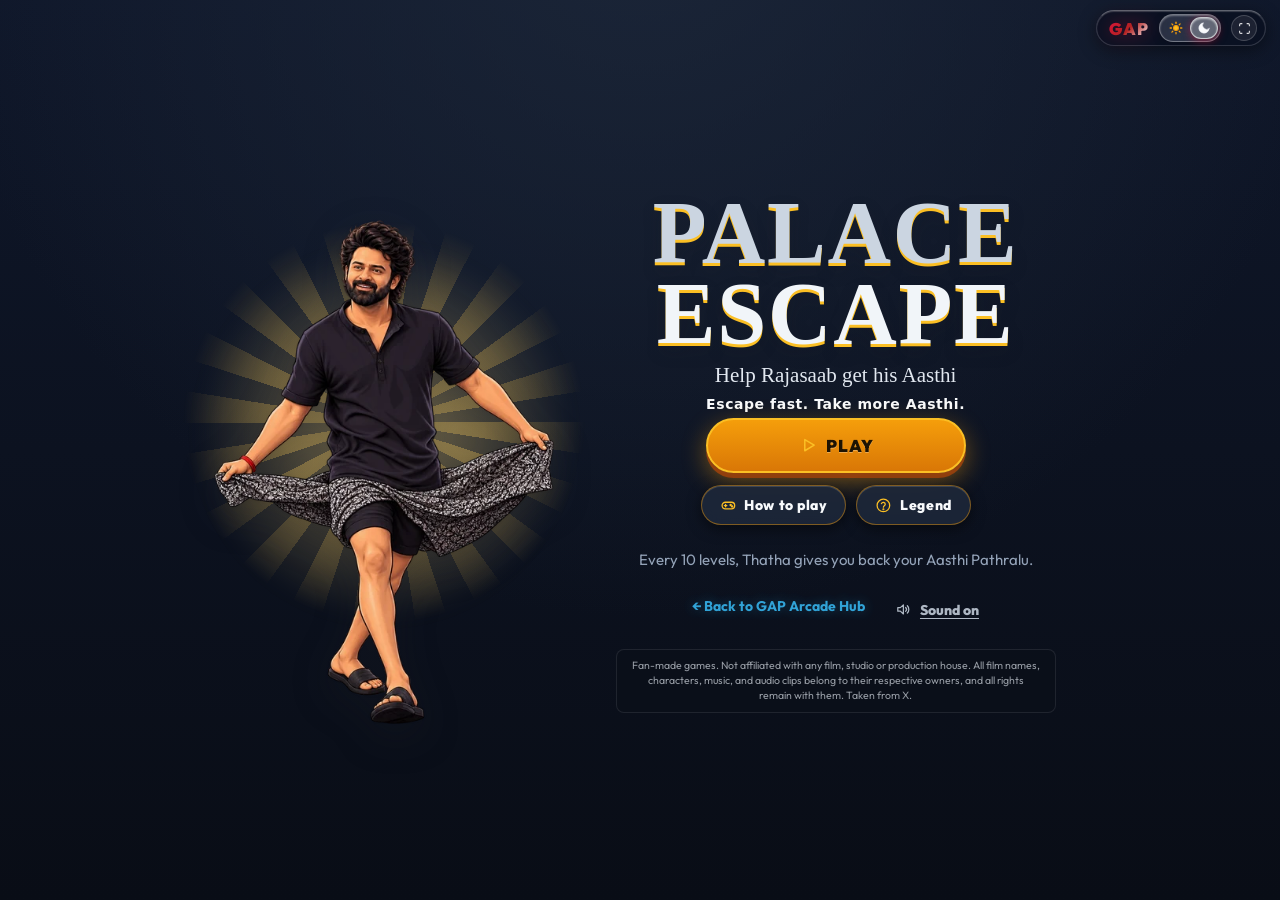
==== commit 92d01611: "feat: global Modern Glass Pill & Soft Card Icon redesign across all games" ====
--- a/palace-escape/index.html
+++ b/palace-escape/index.html
@@ -51,16 +51,19 @@
     <link rel="stylesheet" href="css/theme-adapter.css" />
   </head>
   <body data-theme="dark">
-    <!-- Top Left: Single Clean Game Match Bar with All Games Return Pill -->
+    <!-- Top Left: Single Clean Modern Glass Navigation Pill -->
     <div class="game-match-bar glass-panel" id="gameMatchBar">
       <div class="match-bar-left">
         <a href="../#/" class="back-to-hub-btn seg-btn" id="backToHubBtn" title="Return to All Games">
-          <svg viewBox="0 0 24 24" width="16" height="16" fill="none" stroke="currentColor" stroke-width="2.5" stroke-linecap="round" stroke-linejoin="round">
-            <line x1="19" y1="12" x2="5" y2="12"></line>
-            <polyline points="12 19 5 12 12 5"></polyline>
-          </svg>
-          <span>All Games</span>
+          <span class="pill-icon-bubble">
+            <svg viewBox="0 0 24 24" width="15" height="15" fill="none" stroke="currentColor" stroke-width="2.5" stroke-linecap="round" stroke-linejoin="round">
+              <line x1="19" y1="12" x2="5" y2="12"></line>
+              <polyline points="12 19 5 12 12 5"></polyline>
+            </svg>
+          </span>
+          <span class="back-text">All Games</span>
         </a>
+        <span class="pill-divider" aria-hidden="true"></span>
         <span class="active-game-badge">Palace Escape</span>
       </div>
     </div>
--- a/palace-escape/css/theme-adapter.css
+++ b/palace-escape/css/theme-adapter.css
@@ -962,31 +962,33 @@
 
 /* Top Left: Game Navigation Bar with All Games Return */
 .game-match-bar {
+/* Modern Glass Navigation Pill for Palace Escape */
+.game-match-bar {
   position: fixed;
-  top: 10px;
-  left: 14px;
+  top: 12px;
+  left: 16px;
   z-index: 99999;
   display: inline-flex;
   align-items: center;
   gap: 8px;
-  padding: 3px 10px 3px 6px;
-  height: 36px;
+  padding: 4px 10px 4px 6px;
+  height: 48px;
   border-radius: 9999px;
-  background: rgba(11, 17, 32, 0.88);
-  backdrop-filter: blur(24px) saturate(190%);
-  -webkit-backdrop-filter: blur(24px) saturate(190%);
+  background: rgba(13, 19, 33, 0.82);
+  backdrop-filter: blur(28px) saturate(190%);
+  -webkit-backdrop-filter: blur(28px) saturate(190%);
   border: 1px solid rgba(255, 255, 255, 0.16);
-  border-top: 1px solid rgba(255, 255, 255, 0.35);
-  box-shadow: 0 4px 18px rgba(0, 0, 0, 0.45), inset 0 1px 1px rgba(255, 255, 255, 0.2);
+  border-top: 1px solid rgba(255, 255, 255, 0.38);
+  box-shadow: 0 10px 30px rgba(0, 0, 0, 0.45), 0 0 20px var(--accent-glow, rgba(56, 189, 248, 0.2)), inset 0 1px 1px rgba(255, 255, 255, 0.25);
   transition: all 0.25s ease;
   box-sizing: border-box;
 }
 
 body[data-theme="light"] .game-match-bar {
-  background: rgba(255, 255, 255, 0.94);
-  border-color: rgba(15, 23, 42, 0.12);
-  border-top-color: #ffffff;
-  box-shadow: 0 4px 16px rgba(0, 0, 0, 0.08), inset 0 1px 1px #ffffff;
+  background: rgba(255, 255, 255, 0.88);
+  border: 1.5px solid rgba(255, 255, 255, 0.85);
+  border-top: 1.5px solid #ffffff;
+  box-shadow: 0 10px 28px rgba(0, 0, 0, 0.08), 0 0 16px var(--accent-glow, rgba(2, 132, 199, 0.2)), inset 0 1px 1px rgba(255, 255, 255, 0.95);
 }
 
 .match-bar-left {
@@ -996,48 +998,106 @@
   min-width: 0;
 }
 
+.pill-icon-bubble {
+  width: 32px;
+  height: 32px;
+  border-radius: 50%;
+  display: inline-flex;
+  align-items: center;
+  justify-content: center;
+  flex-shrink: 0;
+  background: rgba(255, 255, 255, 0.09);
+  border: 1px solid rgba(255, 255, 255, 0.18);
+  box-shadow: inset 0 1px 1px rgba(255, 255, 255, 0.25), 0 2px 6px rgba(0, 0, 0, 0.25);
+  color: #f8fafc;
+  transition: all 0.22s ease;
+}
+
+body[data-theme="light"] .pill-icon-bubble {
+  background: rgba(0, 0, 0, 0.04);
+  border: 1px solid rgba(0, 0, 0, 0.08);
+  box-shadow: inset 0 1px 1px rgba(255, 255, 255, 0.9), 0 2px 6px rgba(0, 0, 0, 0.05);
+  color: #0f172a;
+}
+
 .back-to-hub-btn {
   display: inline-flex;
   align-items: center;
-  gap: 6px;
-  height: 26px;
-  padding: 0 10px;
+  gap: 8px;
+  height: 38px;
+  padding: 0 10px 0 3px;
   border-radius: 9999px;
-  background: rgba(255, 255, 255, 0.1);
-  border: 1px solid rgba(255, 255, 255, 0.18);
-  color: var(--dyn-brand, #38bdf8);
-  font-size: 0.74rem;
-  font-weight: 700;
+  background: transparent;
+  border: 1px solid transparent;
+  color: #f1f5f9;
+  font-family: 'Outfit', sans-serif;
+  font-size: 0.88rem;
+  font-weight: 600;
+  letter-spacing: 0.2px;
   text-decoration: none;
   cursor: pointer;
-  transition: all 0.2s ease;
+  transition: all 0.22s ease;
   flex-shrink: 0;
 }
 
 .back-to-hub-btn:hover {
-  background: rgba(var(--brand-rgb, 56, 189, 248), 0.22);
+  background: rgba(255, 255, 255, 0.08);
+  border-color: rgba(255, 255, 255, 0.16);
+  color: #ffffff;
+  transform: translateY(-1px);
+}
+
+.back-to-hub-btn:hover .pill-icon-bubble {
+  background: rgba(255, 255, 255, 0.18);
   border-color: var(--dyn-brand, #38bdf8);
-  color: #ffffff;
-  transform: translateX(-1px);
+  color: var(--dyn-brand, #38bdf8);
+  box-shadow: 0 0 12px var(--accent-glow, rgba(56, 189, 248, 0.4));
 }
 
 body[data-theme="light"] .back-to-hub-btn {
-  background: rgba(0, 0, 0, 0.05);
-  border-color: rgba(0, 0, 0, 0.12);
+  color: #0f172a;
+}
+
+body[data-theme="light"] .back-to-hub-btn:hover {
+  background: rgba(0, 0, 0, 0.04);
+  border-color: rgba(0, 0, 0, 0.08);
   color: var(--dyn-brand, #0284c7);
+  transform: translateY(-1px);
+}
+
+body[data-theme="light"] .back-to-hub-btn:hover .pill-icon-bubble {
+  background: rgba(var(--brand-rgb, 56, 189, 248), 0.12);
+  border-color: var(--dyn-brand, #0284c7);
+  color: var(--dyn-brand, #0284c7);
+}
+
+.pill-divider {
+  width: 1px;
+  height: 20px;
+  background: rgba(255, 255, 255, 0.2);
+  margin: 0 2px;
+  flex-shrink: 0;
+  display: inline-block;
+}
+
+body[data-theme="light"] .pill-divider {
+  background: rgba(0, 0, 0, 0.12);
 }
 
 .active-game-badge {
-  font-size: 0.82rem;
-  font-weight: 800;
-  letter-spacing: 0.03em;
-  color: #f8fafc;
+  font-family: 'Outfit', -apple-system, sans-serif;
+  font-weight: 700;
+  font-size: 0.96rem;
+  letter-spacing: 0.2px;
+  color: var(--dyn-brand, #38bdf8);
+  text-shadow: 0 0 14px var(--accent-glow, rgba(56, 189, 248, 0.3));
   white-space: nowrap;
-  padding-right: 4px;
+  padding: 0 6px 0 2px;
 }
 
 body[data-theme="light"] .active-game-badge {
-  color: #0f172a;
+  color: var(--dyn-brand, #0284c7);
+  text-shadow: none;
 }
 
 /* HUD Clearance */
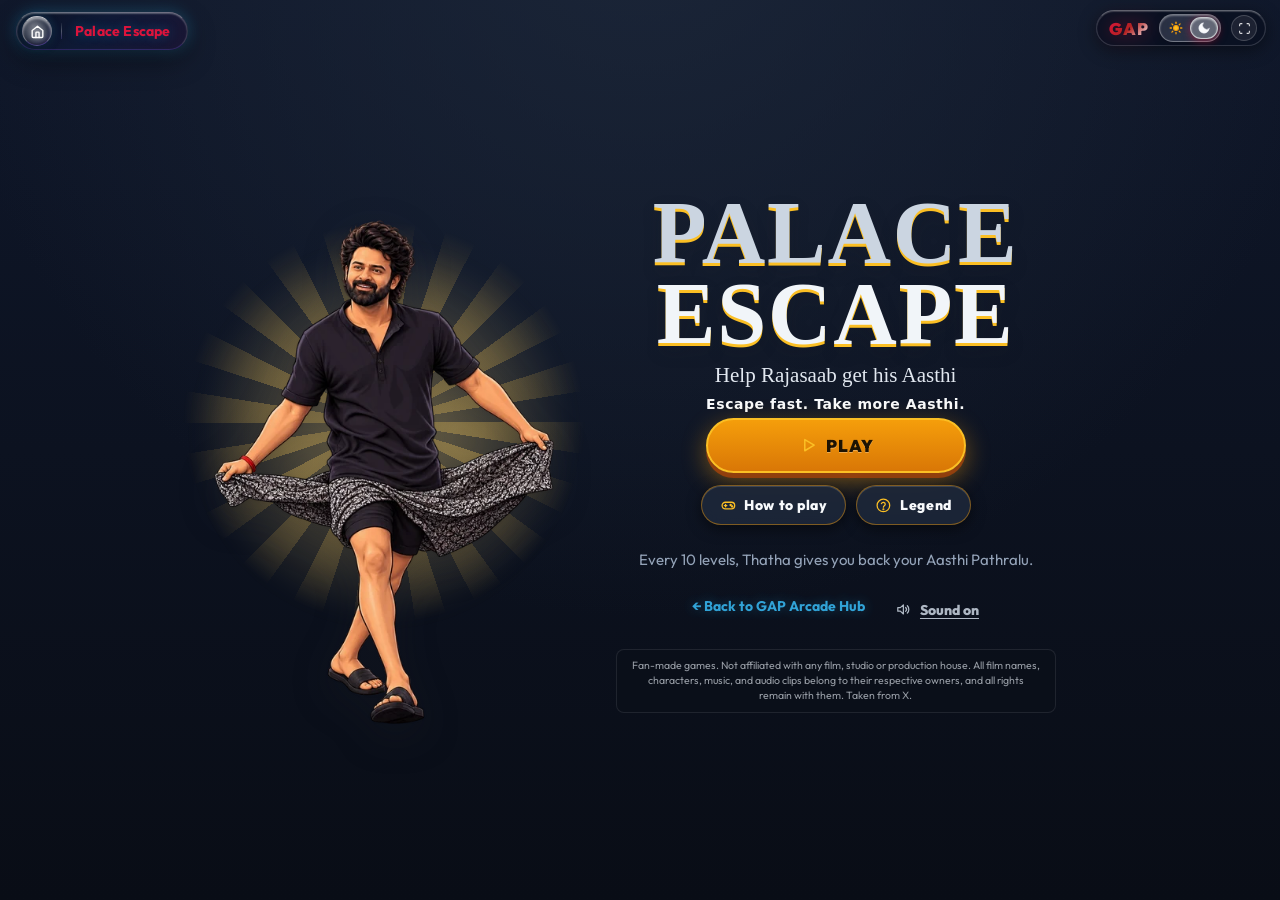
==== commit d8a4e1ad: "fix(palace-escape): fix navigation pill styling, hub routing, and level progression bug" ====
--- a/palace-escape/index.html
+++ b/palace-escape/index.html
@@ -52,16 +52,15 @@
   </head>
   <body data-theme="dark">
     <!-- Top Left: Single Clean Modern Glass Navigation Pill -->
-    <div class="game-match-bar glass-panel" id="gameMatchBar">
+    <div class="game-match-bar glass-panel" id="gameMatchBar" role="button" tabindex="0" title="Return to All Games Hub" aria-label="Return to All Games Hub">
       <div class="match-bar-left">
-        <a href="../#/" class="back-to-hub-btn seg-btn" id="backToHubBtn" title="Return to All Games">
-          <span class="pill-icon-bubble">
-            <svg viewBox="0 0 24 24" width="15" height="15" fill="none" stroke="currentColor" stroke-width="2.5" stroke-linecap="round" stroke-linejoin="round">
-              <line x1="19" y1="12" x2="5" y2="12"></line>
-              <polyline points="12 19 5 12 12 5"></polyline>
+        <a href="../#/" class="back-to-hub-btn seg-btn home-orb-btn" id="backToHubBtn" title="Back to All Games" aria-label="Back to All Games">
+          <span class="home-icon-bubble">
+            <svg class="home-icon-svg" viewBox="0 0 24 24" width="16" height="16" fill="none" stroke="currentColor" stroke-width="2.2" stroke-linecap="round" stroke-linejoin="round">
+              <path d="M3.5 10.5L12 3.5l8.5 7V20a1.5 1.5 0 0 1-1.5 1.5H5A1.5 1.5 0 0 1 3.5 20v-9.5z"></path>
+              <path d="M9.5 21.5V14a1 1 0 0 1 1-1h3a1 1 0 0 1 1 1v7.5"></path>
             </svg>
           </span>
-          <span class="back-text">All Games</span>
         </a>
         <span class="pill-divider" aria-hidden="true"></span>
         <span class="active-game-badge">Palace Escape</span>
@@ -201,6 +200,33 @@
             document.exitFullscreen().catch(() => {});
           }
         });
+
+        // Universal Return to Hub Navigation
+        function returnToHub(e) {
+          if (e) {
+            e.preventDefault();
+            e.stopPropagation();
+          }
+          try {
+            if (window.location.protocol === "file:") {
+              window.location.href = "../index.html#/";
+            } else {
+              window.location.href = "../#/";
+            }
+          } catch (_) {
+            window.location.href = "../";
+          }
+        }
+
+        const backBtn = document.getElementById("backToHubBtn");
+        const matchBar = document.getElementById("gameMatchBar");
+        backBtn?.addEventListener("click", returnToHub);
+        matchBar?.addEventListener("click", returnToHub);
+        matchBar?.addEventListener("keydown", function(e) {
+          if (e.key === "Enter" || e.key === " ") {
+            returnToHub(e);
+          }
+        });
       })();
     </script>
     <div id="app">
--- a/palace-escape/css/theme-adapter.css
+++ b/palace-escape/css/theme-adapter.css
@@ -960,144 +960,248 @@
   color: #0f172a;
 }
 
-/* Top Left: Game Navigation Bar with All Games Return */
+/* =========================================================================
+   TOP LEFT: MODERN LUMINOUS GLASS NAVIGATION PILL (MATCHING MAIN HUB)
+   ========================================================================= */
+
 .game-match-bar {
-/* Modern Glass Navigation Pill for Palace Escape */
-.game-match-bar {
-  position: fixed;
-  top: 12px;
-  left: 16px;
-  z-index: 99999;
-  display: inline-flex;
-  align-items: center;
-  gap: 8px;
-  padding: 4px 10px 4px 6px;
-  height: 48px;
-  border-radius: 9999px;
-  background: rgba(13, 19, 33, 0.82);
-  backdrop-filter: blur(28px) saturate(190%);
-  -webkit-backdrop-filter: blur(28px) saturate(190%);
-  border: 1px solid rgba(255, 255, 255, 0.16);
-  border-top: 1px solid rgba(255, 255, 255, 0.38);
-  box-shadow: 0 10px 30px rgba(0, 0, 0, 0.45), 0 0 20px var(--accent-glow, rgba(56, 189, 248, 0.2)), inset 0 1px 1px rgba(255, 255, 255, 0.25);
-  transition: all 0.25s ease;
-  box-sizing: border-box;
+  position: fixed !important;
+  top: 12px !important;
+  left: 16px !important;
+  z-index: 99999 !important;
+  display: inline-flex !important;
+  align-items: center !important;
+  gap: 6px !important;
+  padding: 3px 12px 3px 4px !important;
+  height: 38px !important;
+  border-radius: 9999px !important;
+  background: linear-gradient(
+    135deg,
+    rgba(10, 16, 32, 0.85) 0%,
+    rgba(16, 26, 54, 0.78) 45%,
+    rgba(28, 20, 52, 0.8) 100%
+  ) !important;
+  backdrop-filter: blur(24px) saturate(200%) !important;
+  -webkit-backdrop-filter: blur(24px) saturate(200%) !important;
+  border: 1px solid rgba(255, 255, 255, 0.16) !important;
+  border-top: 1px solid rgba(255, 255, 255, 0.38) !important;
+  border-bottom: 1px solid rgba(139, 92, 246, 0.25) !important;
+  box-shadow: 0 10px 28px rgba(0, 0, 0, 0.42),
+              0 0 16px var(--accent-glow, rgba(56, 189, 248, 0.3)),
+              inset 0 1px 1.5px rgba(255, 255, 255, 0.3) !important;
+  cursor: pointer !important;
+  user-select: none !important;
+  transition: all 0.22s cubic-bezier(0.16, 1, 0.3, 1) !important;
+  box-sizing: border-box !important;
+  pointer-events: auto !important;
 }
 
 body[data-theme="light"] .game-match-bar {
-  background: rgba(255, 255, 255, 0.88);
-  border: 1.5px solid rgba(255, 255, 255, 0.85);
-  border-top: 1.5px solid #ffffff;
-  box-shadow: 0 10px 28px rgba(0, 0, 0, 0.08), 0 0 16px var(--accent-glow, rgba(2, 132, 199, 0.2)), inset 0 1px 1px rgba(255, 255, 255, 0.95);
+  background: linear-gradient(
+    135deg,
+    rgba(255, 255, 255, 0.88) 0%,
+    rgba(240, 246, 255, 0.82) 50%,
+    rgba(238, 242, 255, 0.85) 100%
+  ) !important;
+  backdrop-filter: blur(24px) saturate(190%) !important;
+  -webkit-backdrop-filter: blur(24px) saturate(190%) !important;
+  border: 1px solid rgba(255, 255, 255, 0.9) !important;
+  border-top: 1px solid #ffffff !important;
+  border-bottom: 1px solid rgba(139, 92, 246, 0.15) !important;
+  box-shadow: 0 8px 24px rgba(0, 0, 0, 0.08),
+              0 0 14px var(--accent-glow, rgba(56, 189, 248, 0.2)),
+              inset 0 1px 1.5px #ffffff !important;
 }
 
 .match-bar-left {
-  display: inline-flex;
-  align-items: center;
-  gap: 8px;
-  min-width: 0;
-}
-
-.pill-icon-bubble {
-  width: 32px;
-  height: 32px;
-  border-radius: 50%;
-  display: inline-flex;
-  align-items: center;
-  justify-content: center;
-  flex-shrink: 0;
-  background: rgba(255, 255, 255, 0.09);
-  border: 1px solid rgba(255, 255, 255, 0.18);
-  box-shadow: inset 0 1px 1px rgba(255, 255, 255, 0.25), 0 2px 6px rgba(0, 0, 0, 0.25);
-  color: #f8fafc;
-  transition: all 0.22s ease;
-}
-
-body[data-theme="light"] .pill-icon-bubble {
-  background: rgba(0, 0, 0, 0.04);
-  border: 1px solid rgba(0, 0, 0, 0.08);
-  box-shadow: inset 0 1px 1px rgba(255, 255, 255, 0.9), 0 2px 6px rgba(0, 0, 0, 0.05);
-  color: #0f172a;
-}
-
-.back-to-hub-btn {
-  display: inline-flex;
-  align-items: center;
-  gap: 8px;
-  height: 38px;
-  padding: 0 10px 0 3px;
-  border-radius: 9999px;
-  background: transparent;
-  border: 1px solid transparent;
-  color: #f1f5f9;
-  font-family: 'Outfit', sans-serif;
-  font-size: 0.88rem;
-  font-weight: 600;
-  letter-spacing: 0.2px;
-  text-decoration: none;
-  cursor: pointer;
-  transition: all 0.22s ease;
-  flex-shrink: 0;
-}
-
-.back-to-hub-btn:hover {
-  background: rgba(255, 255, 255, 0.08);
-  border-color: rgba(255, 255, 255, 0.16);
-  color: #ffffff;
-  transform: translateY(-1px);
-}
-
-.back-to-hub-btn:hover .pill-icon-bubble {
-  background: rgba(255, 255, 255, 0.18);
-  border-color: var(--dyn-brand, #38bdf8);
-  color: var(--dyn-brand, #38bdf8);
-  box-shadow: 0 0 12px var(--accent-glow, rgba(56, 189, 248, 0.4));
-}
-
-body[data-theme="light"] .back-to-hub-btn {
-  color: #0f172a;
-}
-
-body[data-theme="light"] .back-to-hub-btn:hover {
-  background: rgba(0, 0, 0, 0.04);
-  border-color: rgba(0, 0, 0, 0.08);
-  color: var(--dyn-brand, #0284c7);
-  transform: translateY(-1px);
-}
-
-body[data-theme="light"] .back-to-hub-btn:hover .pill-icon-bubble {
-  background: rgba(var(--brand-rgb, 56, 189, 248), 0.12);
-  border-color: var(--dyn-brand, #0284c7);
-  color: var(--dyn-brand, #0284c7);
-}
-
+  display: inline-flex !important;
+  align-items: center !important;
+  gap: 6px !important;
+  min-width: 0 !important;
+  flex-shrink: 0 !important;
+}
+
+/* Luminous Glass Home Orb Button */
+.match-bar-left .back-to-hub-btn,
+.match-bar-left .home-orb-btn {
+  width: 30px !important;
+  height: 30px !important;
+  min-width: 30px !important;
+  padding: 0 !important;
+  margin: 0 0 0 1px !important;
+  border-radius: 50% !important;
+  display: inline-flex !important;
+  align-items: center !important;
+  justify-content: center !important;
+  background: radial-gradient(
+    circle at 35% 30%,
+    rgba(255, 255, 255, 0.35) 0%,
+    rgba(255, 255, 255, 0.14) 55%,
+    rgba(139, 92, 246, 0.2) 100%
+  ) !important;
+  border: 1px solid rgba(255, 255, 255, 0.32) !important;
+  border-top: 1.2px solid rgba(255, 255, 255, 0.7) !important;
+  border-bottom: 1px solid rgba(139, 92, 246, 0.3) !important;
+  box-shadow: 0 3px 8px rgba(0, 0, 0, 0.35),
+              inset 0 2px 2.5px rgba(255, 255, 255, 0.55),
+              inset 0 -1.5px 2px rgba(0, 0, 0, 0.3),
+              0 0 10px rgba(56, 189, 248, 0.25) !important;
+  color: #ffffff !important;
+  cursor: pointer !important;
+  text-decoration: none !important;
+  transition: all 0.22s cubic-bezier(0.16, 1, 0.3, 1) !important;
+  position: relative !important;
+  overflow: hidden !important;
+  flex-shrink: 0 !important;
+}
+
+.match-bar-left .home-icon-bubble {
+  display: inline-flex !important;
+  align-items: center !important;
+  justify-content: center !important;
+  width: 100% !important;
+  height: 100% !important;
+  color: #ffffff !important;
+  filter: drop-shadow(0 0 3px rgba(255, 255, 255, 0.8)) !important;
+  transition: all 0.22s cubic-bezier(0.16, 1, 0.3, 1) !important;
+}
+
+.match-bar-left .home-icon-svg {
+  width: 15px !important;
+  height: 15px !important;
+  stroke: #ffffff !important;
+  stroke-width: 2.2 !important;
+}
+
+.match-bar-left .back-to-hub-btn:hover,
+.match-bar-left .home-orb-btn:hover {
+  transform: translateY(-1px) scale(1.05) !important;
+  background: radial-gradient(
+    circle at 35% 30%,
+    rgba(255, 255, 255, 0.48) 0%,
+    rgba(255, 255, 255, 0.2) 55%,
+    rgba(56, 189, 248, 0.35) 100%
+  ) !important;
+  border-color: rgba(255, 255, 255, 0.6) !important;
+  border-top-color: #ffffff !important;
+  box-shadow: 0 5px 16px rgba(0, 0, 0, 0.42),
+              0 0 18px var(--accent-glow, rgba(56, 189, 248, 0.7)),
+              inset 0 2px 3px #ffffff !important;
+  color: #ffffff !important;
+}
+
+.match-bar-left .back-to-hub-btn:hover .home-icon-bubble,
+.match-bar-left .home-orb-btn:hover .home-icon-bubble {
+  filter: drop-shadow(0 0 6px var(--accent-glow, rgba(56, 189, 248, 0.9))) drop-shadow(0 0 2px #ffffff) !important;
+}
+
+.match-bar-left .back-to-hub-btn:active,
+.match-bar-left .home-orb-btn:active {
+  transform: translateY(0) scale(0.95) !important;
+  box-shadow: 0 1px 4px rgba(0, 0, 0, 0.35),
+              inset 0 1.5px 3px rgba(0, 0, 0, 0.4) !important;
+}
+
+/* Light Theme Adaptations for Home Orb Button */
+body[data-theme="light"] .match-bar-left .back-to-hub-btn,
+body[data-theme="light"] .match-bar-left .home-orb-btn {
+  background: radial-gradient(
+    circle at 35% 30%,
+    rgba(255, 255, 255, 0.98) 0%,
+    rgba(240, 246, 255, 0.88) 55%,
+    rgba(224, 231, 255, 0.7) 100%
+  ) !important;
+  border: 1px solid rgba(255, 255, 255, 0.95) !important;
+  border-top: 1.2px solid #ffffff !important;
+  border-bottom: 1px solid rgba(139, 92, 246, 0.2) !important;
+  box-shadow: 0 2px 6px rgba(0, 0, 0, 0.08),
+              inset 0 2px 2.5px #ffffff,
+              inset 0 -1px 2px rgba(0, 0, 0, 0.04),
+              0 0 8px var(--accent-glow, rgba(56, 189, 248, 0.25)) !important;
+  color: #1e293b !important;
+}
+
+body[data-theme="light"] .match-bar-left .back-to-hub-btn .home-icon-bubble,
+body[data-theme="light"] .match-bar-left .home-orb-btn .home-icon-bubble {
+  color: #0f172a !important;
+  filter: drop-shadow(0 1px 1px rgba(255, 255, 255, 0.9)) !important;
+}
+
+body[data-theme="light"] .match-bar-left .back-to-hub-btn .home-icon-svg,
+body[data-theme="light"] .match-bar-left .home-orb-btn .home-icon-svg {
+  stroke: #0f172a !important;
+}
+
+body[data-theme="light"] .match-bar-left .back-to-hub-btn:hover,
+body[data-theme="light"] .match-bar-left .home-orb-btn:hover {
+  background: radial-gradient(
+    circle at 35% 30%,
+    #ffffff 0%,
+    rgba(241, 245, 249, 0.95) 55%,
+    rgba(224, 231, 255, 0.9) 100%
+  ) !important;
+  border-color: var(--dyn-brand, #0284c7) !important;
+  box-shadow: 0 4px 12px rgba(0, 0, 0, 0.12),
+              0 0 14px var(--accent-glow, rgba(2, 132, 199, 0.35)) !important;
+}
+
+body[data-theme="light"] .match-bar-left .back-to-hub-btn:hover .home-icon-bubble,
+body[data-theme="light"] .match-bar-left .home-orb-btn:hover .home-icon-bubble {
+  filter: drop-shadow(0 0 4px var(--accent-glow, rgba(2, 132, 199, 0.5))) !important;
+  color: var(--dyn-brand, #0284c7) !important;
+}
+
+body[data-theme="light"] .match-bar-left .back-to-hub-btn:hover .home-icon-svg,
+body[data-theme="light"] .match-bar-left .home-orb-btn:hover .home-icon-svg {
+  stroke: var(--dyn-brand, #0284c7) !important;
+}
+
+/* Hairline Vertical Divider inside Pill */
 .pill-divider {
-  width: 1px;
-  height: 20px;
-  background: rgba(255, 255, 255, 0.2);
-  margin: 0 2px;
-  flex-shrink: 0;
-  display: inline-block;
+  width: 1px !important;
+  height: 16px !important;
+  background: linear-gradient(
+    to bottom,
+    rgba(255, 255, 255, 0.05),
+    rgba(255, 255, 255, 0.28) 50%,
+    rgba(139, 92, 246, 0.2) 100%
+  ) !important;
+  margin: 0 3px !important;
+  flex-shrink: 0 !important;
+  display: inline-block !important;
 }
 
 body[data-theme="light"] .pill-divider {
-  background: rgba(0, 0, 0, 0.12);
-}
-
+  background: linear-gradient(
+    to bottom,
+    rgba(0, 0, 0, 0.04),
+    rgba(0, 0, 0, 0.16) 50%,
+    rgba(0, 0, 0, 0.04) 100%
+  ) !important;
+}
+
+/* Active Game Badge inside Pill */
 .active-game-badge {
-  font-family: 'Outfit', -apple-system, sans-serif;
-  font-weight: 700;
-  font-size: 0.96rem;
-  letter-spacing: 0.2px;
-  color: var(--dyn-brand, #38bdf8);
-  text-shadow: 0 0 14px var(--accent-glow, rgba(56, 189, 248, 0.3));
-  white-space: nowrap;
-  padding: 0 6px 0 2px;
+  font-family: 'Outfit', -apple-system, sans-serif !important;
+  font-weight: 700 !important;
+  font-size: 0.88rem !important;
+  letter-spacing: 0.2px !important;
+  cursor: pointer !important;
+  padding: 0 4px !important;
+  user-select: none !important;
+  white-space: nowrap !important;
+  transition: all 0.2s ease !important;
+  color: var(--dyn-brand, #38bdf8) !important;
+  text-shadow: 0 0 12px var(--accent-glow, rgba(56, 189, 248, 0.3)) !important;
+}
+
+.active-game-badge:hover {
+  filter: brightness(1.2) drop-shadow(0 0 6px var(--accent-glow, rgba(56, 189, 248, 0.5))) !important;
 }
 
 body[data-theme="light"] .active-game-badge {
-  color: var(--dyn-brand, #0284c7);
-  text-shadow: none;
+  color: var(--dyn-brand, #0284c7) !important;
+  text-shadow: none !important;
 }
 
 /* HUD Clearance */
@@ -1138,24 +1242,19 @@
   .game-match-bar {
     top: 8px !important;
     left: 8px !important;
-    height: 32px !important;
-    padding: 2px 6px !important;
+    height: 34px !important;
+    padding: 2px 8px 2px 3px !important;
     max-width: calc(100vw - 145px) !important;
   }
-  .back-to-hub-btn {
+  .match-bar-left .back-to-hub-btn,
+  .match-bar-left .home-orb-btn {
     width: 26px !important;
     height: 26px !important;
     min-width: 26px !important;
-    padding: 0 !important;
-    border-radius: 50% !important;
-    justify-content: center !important;
-  }
-  .back-to-hub-btn span {
-    display: none !important;
   }
   .active-game-badge {
-    font-size: 0.74rem !important;
-    max-width: 100px !important;
+    font-size: 0.76rem !important;
+    max-width: 110px !important;
     overflow: hidden !important;
     text-overflow: ellipsis !important;
   }
@@ -1164,3 +1263,4 @@
   }
 }
 
+
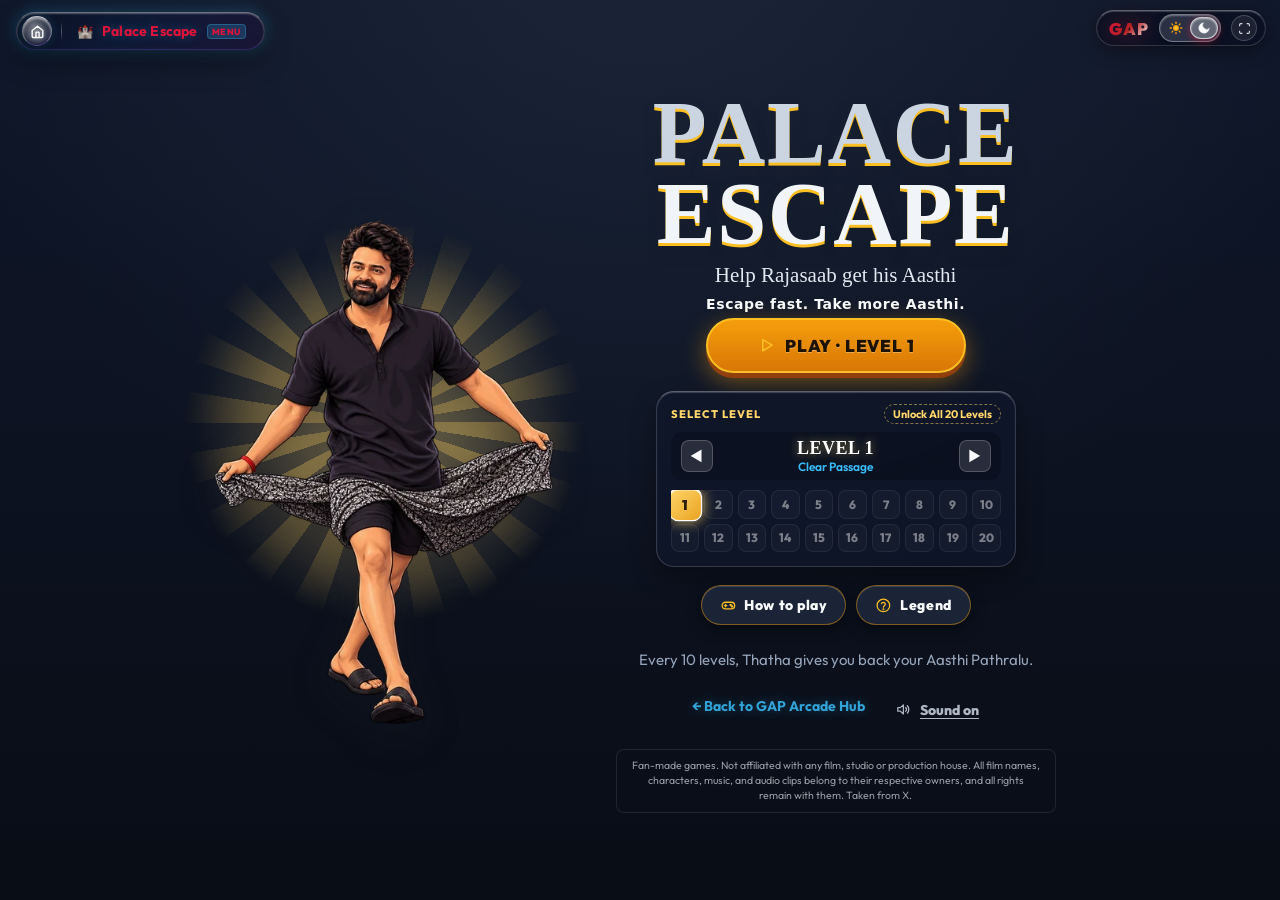
==== commit 9eb03e72: "feat(palace-escape): add Palace Home navigation button, in-game home button, and 20-level selector" ====
--- a/palace-escape/index.html
+++ b/palace-escape/index.html
@@ -46,15 +46,15 @@
     <link rel="preconnect" href="https://fonts.googleapis.com">
     <link rel="preconnect" href="https://fonts.gstatic.com" crossorigin>
     <link href="https://fonts.googleapis.com/css2?family=Outfit:wght@400;500;600;700;800&family=Inter:wght@400;500;600;700&display=swap" rel="stylesheet">
-    <link rel="stylesheet" href="css/style.css" />
-    <link rel="stylesheet" href="css/v1x.css" />
-    <link rel="stylesheet" href="css/theme-adapter.css" />
+    <link rel="stylesheet" href="css/style.css?v=2.2" />
+    <link rel="stylesheet" href="css/v1x.css?v=2.2" />
+    <link rel="stylesheet" href="css/theme-adapter.css?v=2.2" />
   </head>
   <body data-theme="dark">
-    <!-- Top Left: Single Clean Modern Glass Navigation Pill -->
-    <div class="game-match-bar glass-panel" id="gameMatchBar" role="button" tabindex="0" title="Return to All Games Hub" aria-label="Return to All Games Hub">
+    <!-- Top Left: Clean Modern Glass Navigation Pill with both Hub and Palace Escape Home -->
+    <div class="game-match-bar glass-panel" id="gameMatchBar" role="navigation" aria-label="Game Navigation">
       <div class="match-bar-left">
-        <a href="../#/" class="back-to-hub-btn seg-btn home-orb-btn" id="backToHubBtn" title="Back to All Games" aria-label="Back to All Games">
+        <a href="../#/" class="back-to-hub-btn seg-btn home-orb-btn" id="backToHubBtn" title="Back to All Games Hub" aria-label="Back to All Games Hub">
           <span class="home-icon-bubble">
             <svg class="home-icon-svg" viewBox="0 0 24 24" width="16" height="16" fill="none" stroke="currentColor" stroke-width="2.2" stroke-linecap="round" stroke-linejoin="round">
               <path d="M3.5 10.5L12 3.5l8.5 7V20a1.5 1.5 0 0 1-1.5 1.5H5A1.5 1.5 0 0 1 3.5 20v-9.5z"></path>
@@ -63,7 +63,11 @@
           </span>
         </a>
         <span class="pill-divider" aria-hidden="true"></span>
-        <span class="active-game-badge">Palace Escape</span>
+        <button type="button" class="palace-home-btn" id="palaceHomeNavBtn" title="Palace Escape Home • Choose Level" aria-label="Palace Escape Home • Choose Level">
+          <span class="palace-home-icon">🏰</span>
+          <span class="active-game-badge">Palace Escape</span>
+          <span class="palace-home-tag">Menu</span>
+        </button>
       </div>
     </div>
 
@@ -219,12 +223,17 @@
         }
 
         const backBtn = document.getElementById("backToHubBtn");
-        const matchBar = document.getElementById("gameMatchBar");
+        const palaceHomeBtn = document.getElementById("palaceHomeNavBtn");
+
         backBtn?.addEventListener("click", returnToHub);
-        matchBar?.addEventListener("click", returnToHub);
-        matchBar?.addEventListener("keydown", function(e) {
-          if (e.key === "Enter" || e.key === " ") {
-            returnToHub(e);
+        palaceHomeBtn?.addEventListener("click", function(e) {
+          e.preventDefault();
+          e.stopPropagation();
+          if (window.palaceGame) {
+            window.palaceGame.toMenu();
+          } else {
+            const pauseMenuBtn = document.getElementById("btn-pause-menu");
+            if (pauseMenuBtn) pauseMenuBtn.click();
           }
         });
       })();
@@ -232,7 +241,6 @@
     <div id="app">
       <header id="hud" class="hidden">
         <div class="hud-left">
-          
           <div class="level-badge" aria-label="Level"><span>LEVEL</span><b id="hud-level">1</b></div>
           <div id="hud-progress" class="level-dots" aria-hidden="true"></div>
         </div>
@@ -240,6 +248,7 @@
         <div class="hud-right">
           <div class="hud-stat hud-timer" aria-label="Time"><span class="hud-ico" data-icon="timer"></span><b id="hud-time">00:00</b></div>
           <div class="hud-stat hud-coins" aria-label="Total Aasthi"><span class="hud-ico" data-icon="coin"></span><b id="hud-aasthi">₹0.00 CR</b></div>
+          <button id="btn-hud-home" class="icon-btn" aria-label="Palace Escape Home" title="Palace Escape Home • Choose Level" data-icon="home"></button>
           <button id="btn-bachelor-card" class="icon-btn hidden" aria-label="Aasthi Pathralu" data-icon="scroll"></button>
           <button id="btn-legend" class="icon-btn" aria-label="Legend" data-icon="help"></button>
           <button id="btn-pause" class="icon-btn" aria-label="Pause" data-icon="pause"></button>
@@ -284,6 +293,26 @@
           <p class="tagline-strong">Escape fast. Take more Aasthi.</p>
           <div class="menu-buttons">
             <button id="btn-play" class="btn primary big" disabled><span class="btn-ico" data-icon="play"></span><span id="btn-play-label">PLAY</span></button>
+            
+            <!-- Palace Escape Interactive Level Selector -->
+            <div class="palace-level-hub" id="palaceLevelHub">
+              <div class="level-hub-header">
+                <span class="level-hub-label">SELECT LEVEL</span>
+                <button type="button" class="level-unlock-toggle" id="btnUnlockAll" title="Unlock all levels">Unlock All 20 Levels</button>
+              </div>
+              <div class="level-stepper">
+                <button type="button" class="level-step-btn" id="btnLevelPrev" aria-label="Previous Level" title="Previous Level">◀</button>
+                <div class="level-stepper-display">
+                  <span class="stepper-level-num" id="stepperLevelNum">LEVEL 1</span>
+                  <span class="stepper-trap-name" id="stepperTrapName">Clear Passage</span>
+                </div>
+                <button type="button" class="level-step-btn" id="btnLevelNext" aria-label="Next Level" title="Next Level">▶</button>
+              </div>
+              <div class="level-chips-container">
+                <div class="level-chips-grid" id="levelChipsGrid" role="group" aria-label="Select Level"></div>
+              </div>
+            </div>
+
             <div class="menu-row">
               <button id="btn-howto" class="btn ghost"><span class="btn-ico" data-icon="controller"></span>How to play</button>
               <button id="btn-menu-legend" class="btn ghost"><span class="btn-ico" data-icon="help"></span>Legend</button>
@@ -360,10 +389,11 @@
         <h2>PAUSED</h2>
         <div class="stack">
           <button id="btn-resume" class="btn primary" data-primary><span class="btn-ico" data-icon="play"></span>RESUME</button>
-          <button id="btn-pause-restart" class="btn"><span class="btn-ico" data-icon="restart"></span>RESTART LEVEL</button>
+          <button id="btn-pause-next" class="btn"><span class="btn-ico" data-icon="play"></span>SKIP TO NEXT LEVEL →</button>
+          <button id="btn-pause-menu" class="btn"><span class="btn-ico" data-icon="home"></span>PALACE HOME · CHOOSE LEVEL</button>
+          <button id="btn-pause-restart" class="btn ghost"><span class="btn-ico" data-icon="restart"></span>RESTART LEVEL</button>
           <button id="btn-mute-pause" class="link mute-toggle"></button>
-          <button id="btn-pause-menu" class="link"><span class="btn-ico" data-icon="home"></span>Main menu</button>
-          <a href="../" class="link" style="text-decoration:none;display:inline-flex;align-items:center;justify-content:center;gap:6px;"><span class="btn-ico" data-icon="home"></span>Exit to GAP Hub</a>
+          <a href="../#/" class="link" style="text-decoration:none;display:inline-flex;align-items:center;justify-content:center;gap:6px;"><span class="btn-ico" data-icon="home"></span>Exit to All Games Hub</a>
         </div>
       </div>
     </section>
@@ -470,6 +500,6 @@
       </div>
     </section>
 
-    <script type="module" src="js/main.js"></script>
+    <script type="module" src="js/main.js?v=2.2"></script>
 </body>
 </html>
--- a/palace-escape/css/theme-adapter.css
+++ b/palace-escape/css/theme-adapter.css
@@ -1263,4 +1263,244 @@
   }
 }
 
-
+/* Palace Home Nav Button inside Top Pill */
+.palace-home-btn {
+  background: transparent !important;
+  border: none !important;
+  display: inline-flex !important;
+  align-items: center !important;
+  gap: 5px !important;
+  padding: 2px 6px !important;
+  border-radius: 9999px !important;
+  cursor: pointer !important;
+  user-select: none !important;
+  transition: all 0.2s cubic-bezier(0.16, 1, 0.3, 1) !important;
+  color: var(--dyn-brand, #38bdf8) !important;
+  text-decoration: none !important;
+}
+
+.palace-home-btn:hover {
+  background: rgba(255, 255, 255, 0.12) !important;
+  transform: translateY(-1px) !important;
+  filter: drop-shadow(0 0 6px var(--accent-glow, rgba(56, 189, 248, 0.5))) !important;
+}
+
+.palace-home-btn:active {
+  transform: scale(0.96) !important;
+}
+
+.palace-home-icon {
+  font-size: 13px !important;
+  line-height: 1 !important;
+}
+
+.palace-home-tag {
+  font-size: 9px !important;
+  text-transform: uppercase !important;
+  font-weight: 800 !important;
+  padding: 1px 4px !important;
+  border-radius: 4px !important;
+  background: rgba(56, 189, 248, 0.2) !important;
+  color: var(--dyn-brand, #38bdf8) !important;
+  border: 1px solid rgba(56, 189, 248, 0.3) !important;
+  letter-spacing: 0.5px !important;
+}
+
+body[data-theme="light"] .palace-home-btn {
+  color: var(--dyn-brand, #0284c7) !important;
+}
+
+body[data-theme="light"] .palace-home-btn:hover {
+  background: rgba(2, 132, 199, 0.1) !important;
+}
+
+body[data-theme="light"] .palace-home-tag {
+  background: rgba(2, 132, 199, 0.12) !important;
+  color: var(--dyn-brand, #0284c7) !important;
+  border-color: rgba(2, 132, 199, 0.25) !important;
+}
+
+/* Palace Level Selection Hub on Main Menu */
+.palace-level-hub {
+  width: 100%;
+  max-width: 360px;
+  background: rgba(15, 23, 42, 0.82);
+  backdrop-filter: blur(18px);
+  -webkit-backdrop-filter: blur(18px);
+  border: 1px solid rgba(255, 255, 255, 0.16);
+  border-top: 1px solid rgba(255, 255, 255, 0.32);
+  border-radius: 18px;
+  padding: 12px 14px;
+  box-shadow: 0 10px 24px rgba(0, 0, 0, 0.35), inset 0 1px 1px rgba(255, 255, 255, 0.2);
+  margin: 6px auto;
+  box-sizing: border-box;
+}
+
+body[data-theme="light"] .palace-level-hub {
+  background: rgba(255, 255, 255, 0.88);
+  border: 1px solid rgba(0, 0, 0, 0.08);
+  border-top: 1px solid #ffffff;
+  box-shadow: 0 8px 24px rgba(0, 0, 0, 0.08), inset 0 1px 1px #ffffff;
+}
+
+.level-hub-header {
+  display: flex;
+  justify-content: space-between;
+  align-items: center;
+  margin-bottom: 8px;
+}
+
+.level-hub-label {
+  font-family: 'Outfit', sans-serif;
+  font-weight: 800;
+  font-size: 11px;
+  letter-spacing: 1px;
+  color: var(--terracotta-dark, #a8661a);
+}
+
+body[data-theme="dark"] .level-hub-label {
+  color: #ffd66b;
+}
+
+.level-unlock-toggle {
+  background: transparent;
+  border: 1px dashed rgba(255, 214, 107, 0.5);
+  border-radius: 999px;
+  padding: 2px 8px;
+  font-size: 11px;
+  font-weight: 700;
+  color: var(--terracotta-dark, #a8661a);
+  cursor: pointer;
+  transition: all 0.2s ease;
+}
+
+body[data-theme="dark"] .level-unlock-toggle {
+  color: #ffd66b;
+  border-color: rgba(255, 214, 107, 0.5);
+}
+
+.level-unlock-toggle:hover {
+  background: rgba(255, 214, 107, 0.2);
+  border-style: solid;
+}
+
+.level-stepper {
+  display: flex;
+  align-items: center;
+  justify-content: space-between;
+  background: rgba(0, 0, 0, 0.22);
+  border-radius: 12px;
+  padding: 6px 10px;
+  margin-bottom: 10px;
+}
+
+body[data-theme="light"] .level-stepper {
+  background: rgba(0, 0, 0, 0.05);
+}
+
+.level-step-btn {
+  background: rgba(255, 255, 255, 0.12);
+  border: 1px solid rgba(255, 255, 255, 0.2);
+  color: inherit;
+  border-radius: 8px;
+  width: 32px;
+  height: 32px;
+  font-size: 14px;
+  cursor: pointer;
+  display: flex;
+  align-items: center;
+  justify-content: center;
+  transition: all 0.15s ease;
+}
+
+.level-step-btn:hover {
+  background: rgba(255, 214, 107, 0.3);
+  transform: scale(1.08);
+}
+
+.level-stepper-display {
+  display: flex;
+  flex-direction: column;
+  align-items: center;
+}
+
+.stepper-level-num {
+  font-family: var(--serif, Georgia);
+  font-weight: 900;
+  font-size: 18px;
+  letter-spacing: 0.5px;
+  color: var(--terracotta-dark, #a8661a);
+}
+
+body[data-theme="dark"] .stepper-level-num {
+  color: #fff;
+  text-shadow: 0 0 10px rgba(255, 214, 107, 0.6);
+}
+
+.stepper-trap-name {
+  font-size: 12px;
+  font-weight: 600;
+  color: var(--teal, #38bdf8);
+}
+
+.level-chips-container {
+  overflow-x: auto;
+  padding-bottom: 2px;
+}
+
+.level-chips-grid {
+  display: grid;
+  grid-template-columns: repeat(10, 1fr);
+  gap: 5px;
+  width: 100%;
+}
+
+.level-chip {
+  aspect-ratio: 1;
+  border-radius: 8px;
+  border: 1px solid rgba(255, 255, 255, 0.15);
+  background: rgba(255, 255, 255, 0.06);
+  color: #fff;
+  font-family: 'Outfit', sans-serif;
+  font-weight: 800;
+  font-size: 12px;
+  display: flex;
+  align-items: center;
+  justify-content: center;
+  cursor: pointer;
+  transition: all 0.18s ease;
+  padding: 0;
+}
+
+body[data-theme="light"] .level-chip {
+  background: #f1f5f9;
+  border-color: #cbd5e1;
+  color: #1e293b;
+}
+
+.level-chip.unlocked {
+  cursor: pointer;
+  opacity: 1;
+}
+
+.level-chip.locked {
+  opacity: 0.45;
+  filter: grayscale(1);
+}
+
+.level-chip:hover {
+  transform: scale(1.15);
+  border-color: #ffd66b;
+  box-shadow: 0 0 8px rgba(255, 214, 107, 0.6);
+}
+
+.level-chip.active {
+  background: linear-gradient(135deg, #ffd66b, #e9a321) !important;
+  color: #2a1d00 !important;
+  font-weight: 900 !important;
+  border-color: #ffffff !important;
+  box-shadow: 0 0 12px rgba(255, 214, 107, 0.8), inset 0 1px 1px #fff !important;
+  transform: scale(1.15) !important;
+}
+
+
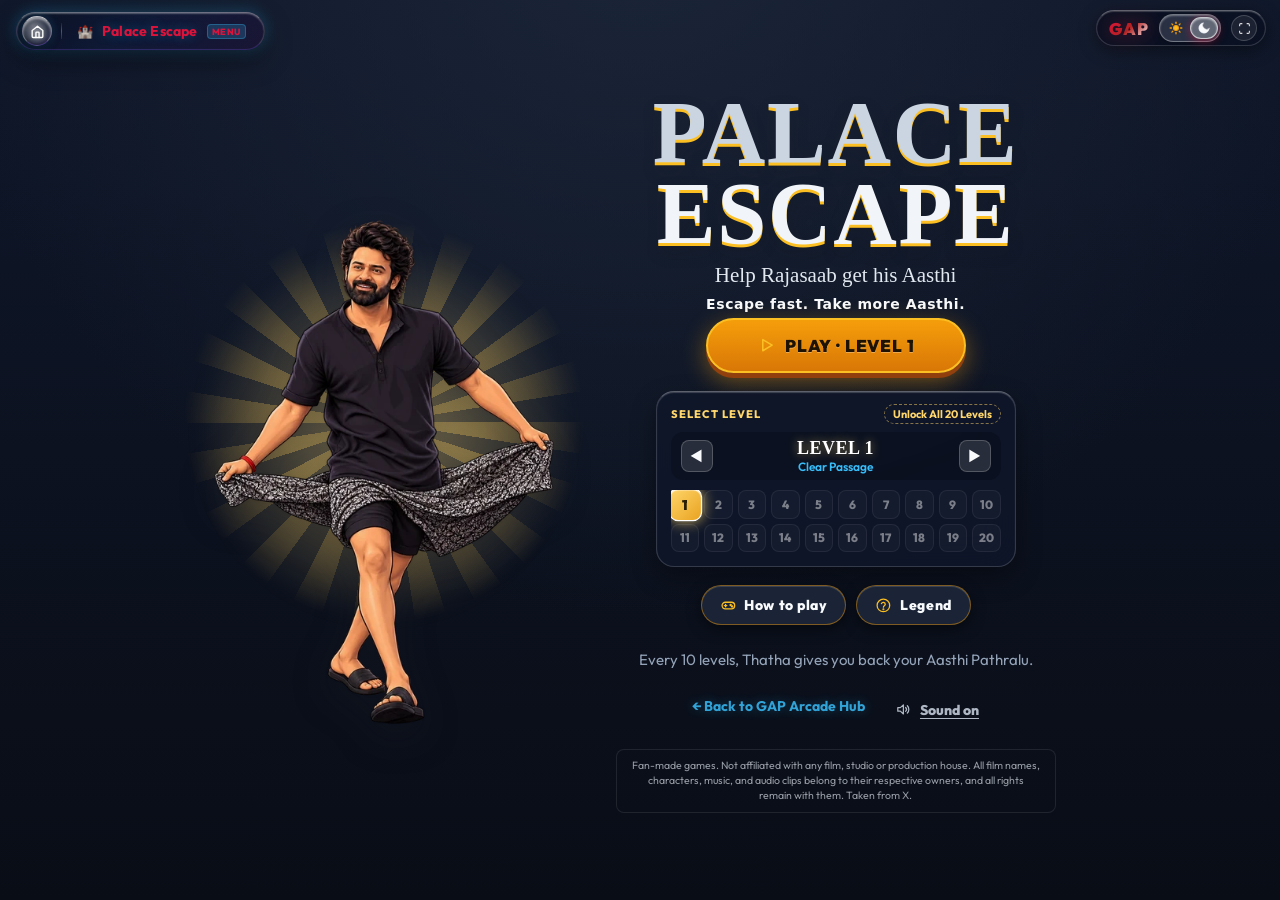
==== commit 198da31e: "Restore Palace Escape gameplay parity, trap mechanics, and level 1-20 progression" ====
--- a/palace-escape/index.html
+++ b/palace-escape/index.html
@@ -46,9 +46,9 @@
     <link rel="preconnect" href="https://fonts.googleapis.com">
     <link rel="preconnect" href="https://fonts.gstatic.com" crossorigin>
     <link href="https://fonts.googleapis.com/css2?family=Outfit:wght@400;500;600;700;800&family=Inter:wght@400;500;600;700&display=swap" rel="stylesheet">
-    <link rel="stylesheet" href="css/style.css?v=2.2" />
-    <link rel="stylesheet" href="css/v1x.css?v=2.2" />
-    <link rel="stylesheet" href="css/theme-adapter.css?v=2.2" />
+    <link rel="stylesheet" href="css/style.css?v=2.3" />
+    <link rel="stylesheet" href="css/v1x.css?v=2.3" />
+    <link rel="stylesheet" href="css/theme-adapter.css?v=2.3" />
   </head>
   <body data-theme="dark">
     <!-- Top Left: Clean Modern Glass Navigation Pill with both Hub and Palace Escape Home -->
@@ -404,8 +404,8 @@
         <div class="caught-icon" data-icon="skull"></div>
         <h2>CHAMPESADU</h2>
         <button id="btn-restart" class="btn primary big" data-primary><span class="btn-ico" data-icon="restart"></span>RESTART LEVEL</button>
+        <button id="btn-caught-skip" class="btn" style="margin-top:6px;"><span class="btn-ico" data-icon="play"></span>SKIP TO NEXT LEVEL →</button>
         <button id="btn-caught-menu" class="link"><span class="btn-ico" data-icon="home"></span>Main menu</button>
-        
       </div>
     </section>
 
@@ -500,6 +500,6 @@
       </div>
     </section>
 
-    <script type="module" src="js/main.js?v=2.2"></script>
+    <script type="module" src="js/main.js?v=2.4"></script>
 </body>
 </html>
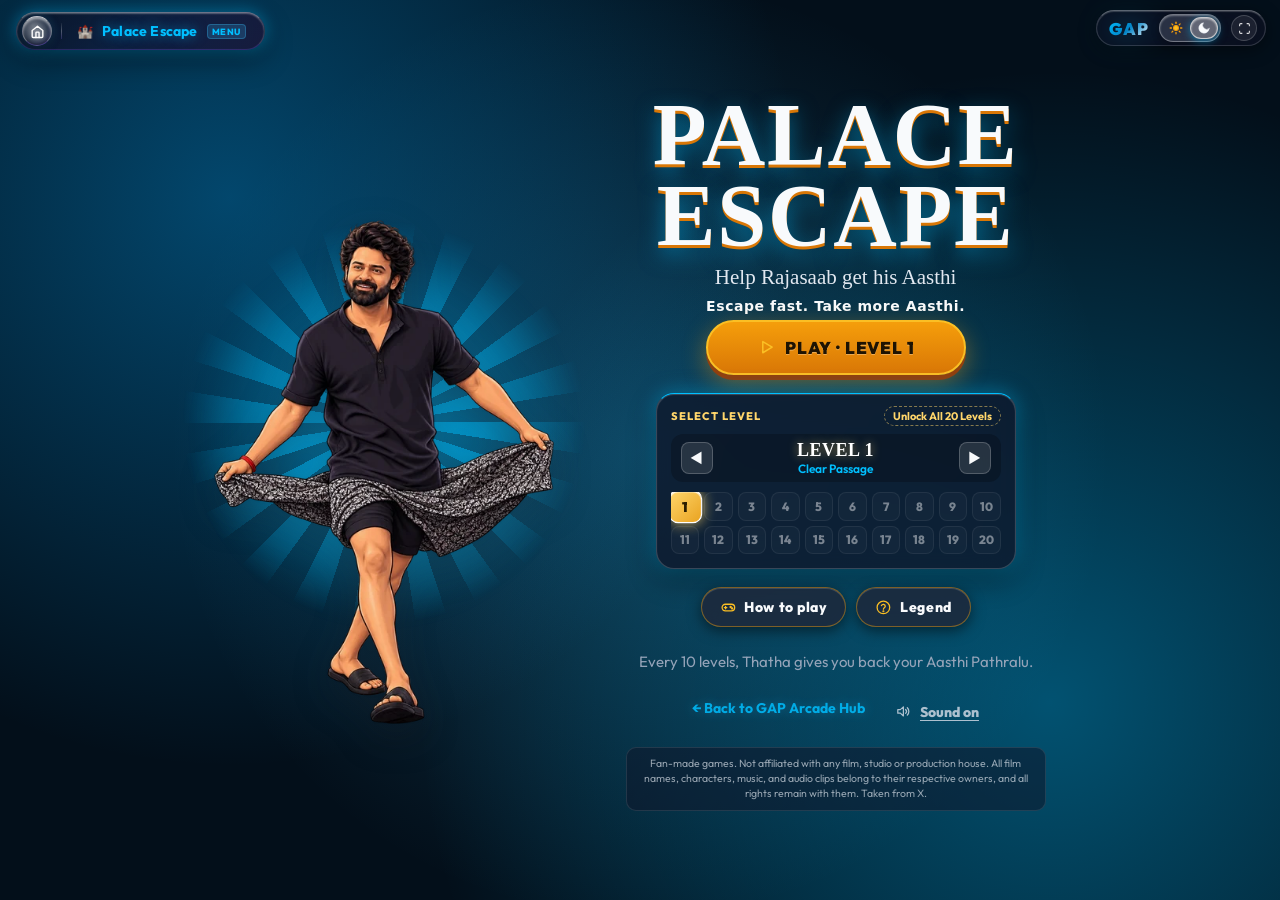
==== commit b8bc096e: "Sync Palace Escape home page and stage background with GAP UI theme and 24 color palettes" ====
--- a/palace-escape/index.html
+++ b/palace-escape/index.html
@@ -42,13 +42,14 @@
     <link rel="modulepreload" href="js/train.js" />
     <link rel="modulepreload" href="js/maze.js" />
     <link rel="modulepreload" href="js/herolimbs.js" />
-    <link rel="modulepreload" href="js/walk.js" />    <!-- Google Fonts Outfit & Inter -->
+    <link rel="modulepreload" href="js/walk.js" />
+    <!-- Google Fonts Outfit & Inter -->
     <link rel="preconnect" href="https://fonts.googleapis.com">
     <link rel="preconnect" href="https://fonts.gstatic.com" crossorigin>
     <link href="https://fonts.googleapis.com/css2?family=Outfit:wght@400;500;600;700;800&family=Inter:wght@400;500;600;700&display=swap" rel="stylesheet">
-    <link rel="stylesheet" href="css/style.css?v=2.3" />
-    <link rel="stylesheet" href="css/v1x.css?v=2.3" />
-    <link rel="stylesheet" href="css/theme-adapter.css?v=2.3" />
+    <link rel="stylesheet" href="css/style.css?v=2.5" />
+    <link rel="stylesheet" href="css/v1x.css?v=2.5" />
+    <link rel="stylesheet" href="css/theme-adapter.css?v=2.5" />
   </head>
   <body data-theme="dark">
     <!-- Top Left: Clean Modern Glass Navigation Pill with both Hub and Palace Escape Home -->
@@ -109,135 +110,6 @@
       </div>
     </header>
 
-    <script>
-      (function() {
-        const brand = document.getElementById("gapBrand");
-        const glassToggle = document.getElementById("themeGlassToggle");
-        const fsBtn = document.getElementById("gapFsBtn");
-
-        const DYNAMIC_PALETTES = [
-          { id: "crimson", name: "Crimson (#DC143C)", brand: "#DC143C", flame: "#B22222", glow: "rgba(220, 20, 60, 0.5)" },
-          { id: "sapphire", name: "Sapphire (#0F52BA)", brand: "#38bdf8", flame: "#0284c7", glow: "rgba(56, 189, 248, 0.5)" },
-          { id: "emerald", name: "Emerald (#50C878)", brand: "#10b981", flame: "#059669", glow: "rgba(16, 185, 129, 0.5)" },
-          { id: "amber", name: "Amber (#FFBF00)", brand: "#f59e0b", flame: "#d97706", glow: "rgba(245, 158, 11, 0.5)" },
-          { id: "amethyst", name: "Amethyst (#9966CC)", brand: "#a855f7", flame: "#7e22ce", glow: "rgba(168, 85, 247, 0.5)" }
-        ];
-
-        let currentPaletteIdx = 0;
-        try {
-          const savedPal = localStorage.getItem("gap_palette_idx");
-          if (savedPal !== null && !isNaN(Number(savedPal))) currentPaletteIdx = Number(savedPal) % DYNAMIC_PALETTES.length;
-        } catch {}
-
-        function applyPalette(idx) {
-          currentPaletteIdx = idx % DYNAMIC_PALETTES.length;
-          const p = DYNAMIC_PALETTES[currentPaletteIdx];
-          document.documentElement.style.setProperty("--dyn-brand", p.brand);
-          document.documentElement.style.setProperty("--dyn-flame", p.flame);
-          document.documentElement.style.setProperty("--dyn-glow", p.glow);
-          const gapText = document.getElementById("gapLogoText");
-          if (gapText) {
-            gapText.style.background = `linear-gradient(135deg, ${p.brand} 0%, ${p.flame} 50%, #ffffff 100%)`;
-            gapText.style.webkitBackgroundClip = "text";
-            gapText.style.webkitTextFillColor = "transparent";
-          }
-          try { localStorage.setItem("gap_palette_idx", currentPaletteIdx); } catch {}
-        }
-        applyPalette(currentPaletteIdx);
-
-        brand?.addEventListener("click", function(e) {
-          e.stopPropagation();
-          applyPalette(currentPaletteIdx + 1);
-          brand.classList.add("brand-click-pulse");
-          setTimeout(() => brand.classList.remove("brand-click-pulse"), 400);
-        });
-
-        // Theme logic - Strictly Dark and Light (no Naruto, no Itachi)
-        function getSavedTheme() {
-          try {
-            const hub = JSON.parse(localStorage.getItem('hubState') || '{}');
-            if (hub.theme === 'light' || hub.theme === 'dark') return hub.theme;
-          } catch {}
-          const gapTheme = localStorage.getItem('gap_theme');
-          if (gapTheme === 'light' || gapTheme === 'white') return 'light';
-          return 'dark';
-        }
-
-        function applyTheme(t) {
-          if (t !== 'light') t = 'dark';
-          document.documentElement.setAttribute('data-theme', t);
-          document.body.setAttribute('data-theme', t);
-
-          glassToggle?.querySelectorAll(".sea-glass-btn").forEach(b => {
-            const isActive = (b.dataset.theme === t);
-            b.classList.toggle("active", isActive);
-            b.setAttribute("aria-checked", isActive ? "true" : "false");
-          });
-
-          try {
-            const hub = JSON.parse(localStorage.getItem('hubState') || '{}');
-            hub.theme = t;
-            localStorage.setItem('hubState', JSON.stringify(hub));
-          } catch {}
-          localStorage.setItem('gap_theme', t);
-        }
-
-        applyTheme(getSavedTheme());
-
-        glassToggle?.addEventListener("click", function(e) {
-          e.stopPropagation();
-          const btn = e.target.closest(".sea-glass-btn");
-          if (btn && btn.dataset.theme) {
-            applyTheme(btn.dataset.theme);
-            return;
-          }
-          const cur = document.body.getAttribute('data-theme') || 'dark';
-          applyTheme(cur === 'light' ? 'dark' : 'light');
-        });
-
-        // Fullscreen
-        fsBtn?.addEventListener("click", function(e) {
-          e.stopPropagation();
-          if (!document.fullscreenElement) {
-            document.documentElement.requestFullscreen().catch(() => {});
-          } else {
-            document.exitFullscreen().catch(() => {});
-          }
-        });
-
-        // Universal Return to Hub Navigation
-        function returnToHub(e) {
-          if (e) {
-            e.preventDefault();
-            e.stopPropagation();
-          }
-          try {
-            if (window.location.protocol === "file:") {
-              window.location.href = "../index.html#/";
-            } else {
-              window.location.href = "../#/";
-            }
-          } catch (_) {
-            window.location.href = "../";
-          }
-        }
-
-        const backBtn = document.getElementById("backToHubBtn");
-        const palaceHomeBtn = document.getElementById("palaceHomeNavBtn");
-
-        backBtn?.addEventListener("click", returnToHub);
-        palaceHomeBtn?.addEventListener("click", function(e) {
-          e.preventDefault();
-          e.stopPropagation();
-          if (window.palaceGame) {
-            window.palaceGame.toMenu();
-          } else {
-            const pauseMenuBtn = document.getElementById("btn-pause-menu");
-            if (pauseMenuBtn) pauseMenuBtn.click();
-          }
-        });
-      })();
-    </script>
     <div id="app">
       <header id="hud" class="hidden">
         <div class="hud-left">
@@ -324,8 +196,9 @@
             <button id="btn-start-over" class="link hidden">Start over from Level 1</button>
             <button id="btn-menu-bachelor-card" class="link hidden"><span class="btn-ico" data-icon="scroll"></span>My Aasthi Pathralu</button>
             <button id="btn-mute-menu" class="link mute-toggle"></button>
-                    <div class="palace-disclaimer-credit">
-            <p>Fan-made games. Not affiliated with any film, studio or production house. All film names, characters, music, and audio clips belong to their respective owners, and all rights remain with them. Taken from X.</p>
+            <div class="palace-disclaimer-credit">
+              <p>Fan-made games. Not affiliated with any film, studio or production house. All film names, characters, music, and audio clips belong to their respective owners, and all rights remain with them. Taken from X.</p>
+            </div>
           </div>
         </div>
       </div>
@@ -425,7 +298,6 @@
         </div>
         <div id="complete-stats" class="stat-chips"></div>
         <button id="btn-next" class="btn primary big" data-primary>NEXT LEVEL<span class="btn-ico" data-icon="chevron"></span></button>
-        
       </div>
     </section>
 
@@ -500,6 +372,410 @@
       </div>
     </section>
 
-    <script type="module" src="js/main.js?v=2.4"></script>
-</body>
+    <script>
+      (function() {
+        const brand = document.getElementById("gapBrand");
+        const glassToggle = document.getElementById("themeGlassToggle");
+        const fsBtn = document.getElementById("gapFsBtn");
+
+        const DYNAMIC_PALETTES = [
+          {
+            id: "crimson",
+            name: "Crimson (#DC143C)",
+            brand: "#DC143C",
+            flame: "#B22222",
+            glow: "rgba(220, 20, 60, 0.5)",
+            darkBg: "radial-gradient(circle at 18% 22%, rgba(220, 20, 60, 0.45) 0%, transparent 45%), radial-gradient(circle at 82% 78%, rgba(178, 34, 34, 0.4) 0%, transparent 50%), radial-gradient(circle at 50% 50%, rgba(255, 0, 0, 0.18) 0%, transparent 60%), #140205",
+            lightBg: "radial-gradient(circle at 18% 22%, #fecdd3 0%, transparent 50%), radial-gradient(circle at 82% 78%, #ffe4e6 0%, transparent 50%), #fff1f2"
+          },
+          {
+            id: "coral",
+            name: "Coral (#FF7F50)",
+            brand: "#FF7F50",
+            flame: "#FF4500",
+            glow: "rgba(255, 127, 80, 0.5)",
+            darkBg: "radial-gradient(circle at 20% 25%, rgba(255, 127, 80, 0.45) 0%, transparent 45%), radial-gradient(circle at 80% 75%, rgba(255, 69, 0, 0.38) 0%, transparent 50%), radial-gradient(circle at 50% 50%, rgba(255, 99, 71, 0.2) 0%, transparent 60%), #140702",
+            lightBg: "radial-gradient(circle at 20% 25%, #fed7aa 0%, transparent 50%), radial-gradient(circle at 80% 75%, #ffedd5 0%, transparent 50%), #fff7ed"
+          },
+          {
+            id: "darkorange",
+            name: "Dark Orange (#FF8C00)",
+            brand: "#FF8C00",
+            flame: "#EA580C",
+            glow: "rgba(255, 140, 0, 0.5)",
+            darkBg: "radial-gradient(circle at 18% 26%, rgba(255, 140, 0, 0.45) 0%, transparent 45%), radial-gradient(circle at 82% 74%, rgba(234, 88, 12, 0.38) 0%, transparent 50%), radial-gradient(circle at 50% 50%, rgba(249, 115, 22, 0.22) 0%, transparent 60%), #140801",
+            lightBg: "radial-gradient(circle at 18% 26%, #fed7aa 0%, transparent 50%), radial-gradient(circle at 82% 74%, #ffedd5 0%, transparent 50%), #fff7ed"
+          },
+          {
+            id: "gold",
+            name: "Gold (#FFD700)",
+            brand: "#FFD700",
+            flame: "#DAA520",
+            glow: "rgba(255, 215, 0, 0.5)",
+            darkBg: "radial-gradient(circle at 22% 20%, rgba(255, 215, 0, 0.42) 0%, transparent 45%), radial-gradient(circle at 78% 80%, rgba(218, 165, 32, 0.35) 0%, transparent 50%), radial-gradient(circle at 50% 50%, rgba(245, 158, 11, 0.22) 0%, transparent 60%), #140f02",
+            lightBg: "radial-gradient(circle at 22% 20%, #fef08a 0%, transparent 50%), radial-gradient(circle at 78% 80%, #fde68a 0%, transparent 50%), #fefce8"
+          },
+          {
+            id: "yellow",
+            name: "Yellow (#FFFF00)",
+            brand: "#FACC15",
+            flame: "#EAB308",
+            glow: "rgba(250, 204, 21, 0.5)",
+            darkBg: "radial-gradient(circle at 20% 22%, rgba(250, 204, 21, 0.42) 0%, transparent 45%), radial-gradient(circle at 80% 78%, rgba(234, 179, 8, 0.35) 0%, transparent 50%), radial-gradient(circle at 50% 50%, rgba(253, 224, 71, 0.2) 0%, transparent 60%), #141102",
+            lightBg: "radial-gradient(circle at 20% 22%, #fef08a 0%, transparent 50%), radial-gradient(circle at 80% 78%, #fef9c3 0%, transparent 50%), #fefce8"
+          },
+          {
+            id: "chartreuse",
+            name: "Chartreuse (#7FFF00)",
+            brand: "#84CC16",
+            flame: "#65A30D",
+            glow: "rgba(132, 204, 22, 0.5)",
+            darkBg: "radial-gradient(circle at 20% 20%, rgba(132, 204, 22, 0.42) 0%, transparent 45%), radial-gradient(circle at 80% 80%, rgba(101, 163, 13, 0.35) 0%, transparent 50%), radial-gradient(circle at 50% 50%, rgba(163, 230, 53, 0.2) 0%, transparent 60%), #0c1402",
+            lightBg: "radial-gradient(circle at 20% 20%, #d9f99d 0%, transparent 50%), radial-gradient(circle at 80% 80%, #ecfccb 0%, transparent 50%), #f7fee7"
+          },
+          {
+            id: "lime",
+            name: "Lime Green (#32CD32)",
+            brand: "#32CD32",
+            flame: "#22C55E",
+            glow: "rgba(50, 205, 50, 0.5)",
+            darkBg: "radial-gradient(circle at 20% 20%, rgba(50, 205, 50, 0.42) 0%, transparent 45%), radial-gradient(circle at 80% 80%, rgba(34, 197, 94, 0.35) 0%, transparent 50%), radial-gradient(circle at 50% 50%, rgba(74, 222, 128, 0.2) 0%, transparent 60%), #021406",
+            lightBg: "radial-gradient(circle at 20% 20%, #bbf7d0 0%, transparent 50%), radial-gradient(circle at 80% 80%, #dcfce7 0%, transparent 50%), #f0fdf4"
+          },
+          {
+            id: "emerald",
+            name: "Forest Emerald (#228B22)",
+            brand: "#10B981",
+            flame: "#059669",
+            glow: "rgba(16, 185, 129, 0.5)",
+            darkBg: "radial-gradient(circle at 20% 24%, rgba(5, 150, 105, 0.45) 0%, transparent 45%), radial-gradient(circle at 80% 76%, rgba(34, 139, 34, 0.38) 0%, transparent 50%), radial-gradient(circle at 50% 50%, rgba(46, 139, 87, 0.22) 0%, transparent 60%), #02120b",
+            lightBg: "radial-gradient(circle at 20% 24%, #a7f3d0 0%, transparent 50%), radial-gradient(circle at 80% 76%, #6ee7b7 0%, transparent 50%), #ecfdf5"
+          },
+          {
+            id: "springgreen",
+            name: "Spring Green (#00FF7F)",
+            brand: "#00FF7F",
+            flame: "#00FA9A",
+            glow: "rgba(0, 255, 127, 0.5)",
+            darkBg: "radial-gradient(circle at 22% 22%, rgba(0, 255, 127, 0.4) 0%, transparent 45%), radial-gradient(circle at 78% 78%, rgba(0, 250, 154, 0.35) 0%, transparent 50%), radial-gradient(circle at 50% 50%, rgba(52, 211, 153, 0.2) 0%, transparent 60%), #02140e",
+            lightBg: "radial-gradient(circle at 22% 22%, #a7f3d0 0%, transparent 50%), radial-gradient(circle at 78% 78%, #bbf7d0 0%, transparent 50%), #ecfdf5"
+          },
+          {
+            id: "seagreen",
+            name: "Sea Green (#2E8B57)",
+            brand: "#20B2AA",
+            flame: "#2E8B57",
+            glow: "rgba(32, 178, 170, 0.5)",
+            darkBg: "radial-gradient(circle at 20% 24%, rgba(46, 139, 87, 0.45) 0%, transparent 45%), radial-gradient(circle at 80% 76%, rgba(32, 178, 170, 0.38) 0%, transparent 50%), radial-gradient(circle at 50% 50%, rgba(13, 148, 136, 0.22) 0%, transparent 60%), #01140e",
+            lightBg: "radial-gradient(circle at 20% 24%, #99f6e4 0%, transparent 50%), radial-gradient(circle at 80% 76%, #a7f3d0 0%, transparent 50%), #f0fdfa"
+          },
+          {
+            id: "teal",
+            name: "Teal (#008080)",
+            brand: "#14B8A6",
+            flame: "#0D9488",
+            glow: "rgba(20, 184, 166, 0.5)",
+            darkBg: "radial-gradient(circle at 18% 22%, rgba(13, 148, 136, 0.45) 0%, transparent 45%), radial-gradient(circle at 82% 78%, rgba(0, 128, 128, 0.4) 0%, transparent 50%), radial-gradient(circle at 50% 50%, rgba(0, 139, 139, 0.22) 0%, transparent 60%), #011413",
+            lightBg: "radial-gradient(circle at 18% 22%, #99f6e4 0%, transparent 50%), radial-gradient(circle at 82% 78%, #ccfbf1 0%, transparent 50%), #f0fdfa"
+          },
+          {
+            id: "cyan",
+            name: "Cyan Aqua (#00FFFF)",
+            brand: "#00FFFF",
+            flame: "#00CED1",
+            glow: "rgba(0, 255, 255, 0.55)",
+            darkBg: "radial-gradient(circle at 20% 20%, rgba(0, 206, 209, 0.48) 0%, transparent 45%), radial-gradient(circle at 80% 80%, rgba(6, 182, 212, 0.4) 0%, transparent 50%), radial-gradient(circle at 50% 50%, rgba(34, 211, 238, 0.25) 0%, transparent 60%), #011417",
+            lightBg: "radial-gradient(circle at 20% 20%, #a5f3fc 0%, transparent 50%), radial-gradient(circle at 80% 80%, #cffafe 0%, transparent 50%), #ecfeff"
+          },
+          {
+            id: "turquoise",
+            name: "Turquoise (#40E0D0)",
+            brand: "#40E0D0",
+            flame: "#20B2AA",
+            glow: "rgba(64, 224, 208, 0.5)",
+            darkBg: "radial-gradient(circle at 22% 24%, rgba(64, 224, 208, 0.45) 0%, transparent 45%), radial-gradient(circle at 78% 76%, rgba(32, 178, 170, 0.38) 0%, transparent 50%), radial-gradient(circle at 50% 50%, rgba(45, 212, 191, 0.22) 0%, transparent 60%), #021414",
+            lightBg: "radial-gradient(circle at 22% 24%, #99f6e4 0%, transparent 50%), radial-gradient(circle at 78% 76%, #a5f3fc 0%, transparent 50%), #f0fdfa"
+          },
+          {
+            id: "deepskyblue",
+            name: "Deep Sky Blue (#00BFFF)",
+            brand: "#00BFFF",
+            flame: "#0284C7",
+            glow: "rgba(0, 191, 255, 0.5)",
+            darkBg: "radial-gradient(circle at 18% 22%, rgba(2, 132, 199, 0.48) 0%, transparent 45%), radial-gradient(circle at 82% 78%, rgba(0, 191, 255, 0.38) 0%, transparent 50%), radial-gradient(circle at 50% 50%, rgba(56, 189, 248, 0.24) 0%, transparent 60%), #030f1a",
+            lightBg: "radial-gradient(circle at 18% 22%, #bae6fd 0%, transparent 50%), radial-gradient(circle at 82% 78%, #e0f2fe 0%, transparent 50%), #f0f9ff"
+          },
+          {
+            id: "dodgerblue",
+            name: "Dodger Blue (#1E90FF)",
+            brand: "#1E90FF",
+            flame: "#2563EB",
+            glow: "rgba(30, 144, 255, 0.5)",
+            darkBg: "radial-gradient(circle at 20% 20%, rgba(30, 144, 255, 0.46) 0%, transparent 45%), radial-gradient(circle at 80% 80%, rgba(70, 130, 180, 0.38) 0%, transparent 50%), radial-gradient(circle at 50% 50%, rgba(37, 99, 235, 0.24) 0%, transparent 60%), #040e1e",
+            lightBg: "radial-gradient(circle at 20% 20%, #bfdbfe 0%, transparent 50%), radial-gradient(circle at 80% 80%, #dbeafe 0%, transparent 50%), #eff6ff"
+          },
+          {
+            id: "royalblue",
+            name: "Royal Blue (#4169E1)",
+            brand: "#4169E1",
+            flame: "#1D4ED8",
+            glow: "rgba(65, 105, 225, 0.5)",
+            darkBg: "radial-gradient(circle at 20% 25%, rgba(65, 105, 225, 0.46) 0%, transparent 45%), radial-gradient(circle at 80% 75%, rgba(0, 0, 205, 0.38) 0%, transparent 50%), radial-gradient(circle at 50% 50%, rgba(29, 78, 216, 0.24) 0%, transparent 60%), #050a20",
+            lightBg: "radial-gradient(circle at 20% 25%, #c7d2fe 0%, transparent 50%), radial-gradient(circle at 80% 75%, #e0e7ff 0%, transparent 50%), #eef2ff"
+          },
+          {
+            id: "navy",
+            name: "Midnight Navy (#000080)",
+            brand: "#60A5FA",
+            flame: "#1E40AF",
+            glow: "rgba(96, 165, 250, 0.45)",
+            darkBg: "radial-gradient(circle at 18% 22%, rgba(25, 25, 112, 0.55) 0%, transparent 45%), radial-gradient(circle at 82% 78%, rgba(0, 0, 128, 0.45) 0%, transparent 50%), radial-gradient(circle at 50% 50%, rgba(30, 58, 138, 0.28) 0%, transparent 60%), #020617",
+            lightBg: "radial-gradient(circle at 18% 22%, #cbd5e1 0%, transparent 50%), radial-gradient(circle at 82% 78%, #e2e8f0 0%, transparent 50%), #f8fafc"
+          },
+          {
+            id: "slateblue",
+            name: "Slate Blue (#6A5ACD)",
+            brand: "#7B68EE",
+            flame: "#6A5ACD",
+            glow: "rgba(123, 104, 238, 0.5)",
+            darkBg: "radial-gradient(circle at 22% 22%, rgba(123, 104, 238, 0.45) 0%, transparent 45%), radial-gradient(circle at 78% 78%, rgba(106, 90, 205, 0.38) 0%, transparent 50%), radial-gradient(circle at 50% 50%, rgba(99, 102, 241, 0.22) 0%, transparent 60%), #0d0920",
+            lightBg: "radial-gradient(circle at 22% 22%, #ddd6fe 0%, transparent 50%), radial-gradient(circle at 78% 78%, #ede9fe 0%, transparent 50%), #f5f3ff"
+          },
+          {
+            id: "indigo",
+            name: "Electric Indigo (#4B0082)",
+            brand: "#818CF8",
+            flame: "#4F46E5",
+            glow: "rgba(129, 140, 248, 0.5)",
+            darkBg: "radial-gradient(circle at 20% 24%, rgba(75, 0, 130, 0.55) 0%, transparent 45%), radial-gradient(circle at 80% 76%, rgba(72, 61, 139, 0.45) 0%, transparent 50%), radial-gradient(circle at 50% 50%, rgba(79, 70, 229, 0.25) 0%, transparent 60%), #09031d",
+            lightBg: "radial-gradient(circle at 20% 24%, #c7d2fe 0%, transparent 50%), radial-gradient(circle at 80% 76%, #e0e7ff 0%, transparent 50%), #eef2ff"
+          },
+          {
+            id: "purple",
+            name: "Purple Amethyst (#800080)",
+            brand: "#C084FC",
+            flame: "#9333EA",
+            glow: "rgba(192, 132, 252, 0.5)",
+            darkBg: "radial-gradient(circle at 22% 20%, rgba(147, 51, 234, 0.46) 0%, transparent 45%), radial-gradient(circle at 78% 80%, rgba(128, 0, 128, 0.42) 0%, transparent 50%), radial-gradient(circle at 50% 50%, rgba(139, 0, 139, 0.24) 0%, transparent 60%), #12031c",
+            lightBg: "radial-gradient(circle at 22% 20%, #e9d5ff 0%, transparent 50%), radial-gradient(circle at 78% 80%, #f3e8ff 0%, transparent 50%), #faf5ff"
+          },
+          {
+            id: "orchid",
+            name: "Medium Orchid (#BA55D3)",
+            brand: "#BA55D3",
+            flame: "#9932CC",
+            glow: "rgba(186, 85, 211, 0.5)",
+            darkBg: "radial-gradient(circle at 20% 24%, rgba(186, 85, 211, 0.45) 0%, transparent 45%), radial-gradient(circle at 80% 76%, rgba(153, 50, 204, 0.38) 0%, transparent 50%), radial-gradient(circle at 50% 50%, rgba(168, 85, 247, 0.22) 0%, transparent 60%), #14041d",
+            lightBg: "radial-gradient(circle at 20% 24%, #f5d0fe 0%, transparent 50%), radial-gradient(circle at 80% 76%, #fae8ff 0%, transparent 50%), #fdf4ff"
+          },
+          {
+            id: "magenta",
+            name: "Magenta Fuchsia (#FF00FF)",
+            brand: "#FF00FF",
+            flame: "#D946EF",
+            glow: "rgba(255, 0, 255, 0.55)",
+            darkBg: "radial-gradient(circle at 20% 22%, rgba(255, 0, 255, 0.45) 0%, transparent 45%), radial-gradient(circle at 80% 78%, rgba(217, 70, 239, 0.38) 0%, transparent 50%), radial-gradient(circle at 50% 50%, rgba(192, 38, 211, 0.24) 0%, transparent 60%), #190119",
+            lightBg: "radial-gradient(circle at 20% 22%, #f5d0fe 0%, transparent 50%), radial-gradient(circle at 80% 78%, #fae8ff 0%, transparent 50%), #fdf4ff"
+          },
+          {
+            id: "deeppink",
+            name: "Deep Pink (#FF1493)",
+            brand: "#FF1493",
+            flame: "#BE185D",
+            glow: "rgba(255, 20, 147, 0.5)",
+            darkBg: "radial-gradient(circle at 18% 24%, rgba(255, 20, 147, 0.45) 0%, transparent 45%), radial-gradient(circle at 82% 76%, rgba(219, 112, 147, 0.38) 0%, transparent 50%), radial-gradient(circle at 50% 50%, rgba(190, 24, 93, 0.22) 0%, transparent 60%), #1a0210",
+            lightBg: "radial-gradient(circle at 18% 24%, #fbcfe8 0%, transparent 50%), radial-gradient(circle at 82% 76%, #fecdd3 0%, transparent 50%), #fff1f2"
+          },
+          {
+            id: "silver",
+            name: "Silver Slate (#C0C0C0)",
+            brand: "#94A3B8",
+            flame: "#475569",
+            glow: "rgba(148, 163, 184, 0.45)",
+            darkBg: "radial-gradient(circle at 20% 20%, rgba(148, 163, 184, 0.35) 0%, transparent 45%), radial-gradient(circle at 80% 80%, rgba(112, 128, 144, 0.32) 0%, transparent 50%), radial-gradient(circle at 50% 50%, rgba(71, 85, 105, 0.22) 0%, transparent 60%), #090d16",
+            lightBg: "radial-gradient(circle at 20% 20%, #e2e8f0 0%, transparent 50%), radial-gradient(circle at 80% 80%, #cbd5e1 0%, transparent 50%), #f8fafc"
+          }
+        ];
+
+        let currentPaletteIdx = 13; // Default Deep Sky Blue
+        try {
+          const savedPal = localStorage.getItem("gap_palette_idx");
+          if (savedPal !== null && !isNaN(Number(savedPal))) {
+            currentPaletteIdx = ((Number(savedPal) % DYNAMIC_PALETTES.length) + DYNAMIC_PALETTES.length) % DYNAMIC_PALETTES.length;
+          }
+        } catch {}
+
+        function syncDynamicBackgrounds() {
+          const p = DYNAMIC_PALETTES[currentPaletteIdx] || DYNAMIC_PALETTES[0];
+          const curTheme = document.body.getAttribute("data-theme") || "dark";
+          const activeBg = (curTheme === "light") ? p.lightBg : p.darkBg;
+
+          document.body.style.setProperty("background", activeBg, "important");
+          document.body.style.setProperty("background-attachment", "fixed", "important");
+          document.body.style.setProperty("--bg", activeBg);
+
+          const menuEl = document.getElementById("screen-menu");
+          if (menuEl) {
+            menuEl.style.setProperty("background", activeBg, "important");
+            menuEl.style.setProperty("background-attachment", "fixed", "important");
+          }
+          const loadingEl = document.getElementById("screen-loading");
+          if (loadingEl) {
+            loadingEl.style.setProperty("background", activeBg, "important");
+            loadingEl.style.setProperty("background-attachment", "fixed", "important");
+          }
+          const menuBgEl = document.querySelector("#screen-menu .menu-bg");
+          if (menuBgEl) {
+            menuBgEl.style.setProperty("background", "transparent", "important");
+          }
+        }
+
+        function applyPalette(idx, pulsePill = false) {
+          currentPaletteIdx = ((idx % DYNAMIC_PALETTES.length) + DYNAMIC_PALETTES.length) % DYNAMIC_PALETTES.length;
+          const p = DYNAMIC_PALETTES[currentPaletteIdx];
+          const root = document.documentElement;
+
+          root.style.setProperty("--dyn-brand", p.brand);
+          root.style.setProperty("--dyn-flame", p.flame);
+          root.style.setProperty("--dyn-glow", p.glow);
+          root.style.setProperty("--dyn-bg-dark", p.darkBg);
+          root.style.setProperty("--dyn-bg-light", p.lightBg);
+          root.style.setProperty("--brand", p.brand);
+          root.style.setProperty("--accent", p.brand);
+          root.style.setProperty("--accent-secondary", p.flame);
+          root.style.setProperty("--accent-glow", p.glow);
+
+          const gapText = document.getElementById("gapLogoText");
+          if (gapText) {
+            gapText.style.background = `linear-gradient(135deg, ${p.brand} 0%, ${p.flame} 50%, #ffffff 100%)`;
+            gapText.style.webkitBackgroundClip = "text";
+            gapText.style.webkitTextFillColor = "transparent";
+            gapText.style.filter = `drop-shadow(0 0 14px ${p.glow})`;
+          }
+          if (brand) {
+            brand.title = `GAP • Palette: ${p.name} (Click to cycle color palette)`;
+          }
+          if (pulsePill) {
+            const pill = document.getElementById("floatingPill");
+            if (pill) {
+              pill.style.borderColor = p.brand;
+              pill.style.boxShadow = `0 8px 24px rgba(0, 0, 0, 0.45), 0 0 20px ${p.glow}`;
+              setTimeout(() => {
+                pill.style.borderColor = "";
+                pill.style.boxShadow = "";
+              }, 600);
+            }
+          }
+
+          syncDynamicBackgrounds();
+          try { localStorage.setItem("gap_palette_idx", currentPaletteIdx); } catch {}
+        }
+
+        // Theme logic - Strictly Dark and Light
+        function getSavedTheme() {
+          try {
+            const hub = JSON.parse(localStorage.getItem('hubState') || '{}');
+            if (hub.theme === 'light' || hub.theme === 'dark') return hub.theme;
+          } catch {}
+          const gapTheme = localStorage.getItem('gap_theme');
+          if (gapTheme === 'light' || gapTheme === 'white') return 'light';
+          return 'dark';
+        }
+
+        function applyTheme(t) {
+          if (t !== 'light') t = 'dark';
+          document.documentElement.setAttribute('data-theme', t);
+          document.body.setAttribute('data-theme', t);
+
+          glassToggle?.querySelectorAll(".sea-glass-btn").forEach(b => {
+            const isActive = (b.dataset.theme === t);
+            b.classList.toggle("active", isActive);
+            b.setAttribute("aria-checked", isActive ? "true" : "false");
+          });
+
+          syncDynamicBackgrounds();
+
+          try {
+            const hub = JSON.parse(localStorage.getItem('hubState') || '{}');
+            hub.theme = t;
+            localStorage.setItem('hubState', JSON.stringify(hub));
+          } catch {}
+          try { localStorage.setItem('gap_theme', t); } catch {}
+        }
+
+        // Initialize theme and palette immediately now that #screen-menu is in DOM
+        applyTheme(getSavedTheme());
+        applyPalette(currentPaletteIdx, false);
+
+        brand?.addEventListener("click", function(e) {
+          e.stopPropagation();
+          applyPalette(currentPaletteIdx + 1, true);
+          brand.classList.add("brand-click-pulse");
+          setTimeout(() => brand.classList.remove("brand-click-pulse"), 400);
+        });
+
+        glassToggle?.addEventListener("click", function(e) {
+          e.stopPropagation();
+          const btn = e.target.closest(".sea-glass-btn");
+          if (btn && btn.dataset.theme) {
+            applyTheme(btn.dataset.theme);
+            return;
+          }
+          const cur = document.body.getAttribute('data-theme') || 'dark';
+          applyTheme(cur === 'light' ? 'dark' : 'light');
+        });
+
+        window.addEventListener("storage", function(e) {
+          if (e.key === "gap_theme" || e.key === "hubState") {
+            applyTheme(getSavedTheme());
+          } else if (e.key === "gap_palette_idx" && e.newValue !== null && !isNaN(Number(e.newValue))) {
+            applyPalette(Number(e.newValue), false);
+          }
+        });
+
+        // Fullscreen
+        fsBtn?.addEventListener("click", function(e) {
+          e.stopPropagation();
+          if (!document.fullscreenElement) {
+            document.documentElement.requestFullscreen().catch(() => {});
+          } else {
+            document.exitFullscreen().catch(() => {});
+          }
+        });
+
+        // Universal Return to Hub Navigation
+        function returnToHub(e) {
+          if (e) {
+            e.preventDefault();
+            e.stopPropagation();
+          }
+          try {
+            if (window.location.protocol === "file:") {
+              window.location.href = "../index.html#/";
+            } else {
+              window.location.href = "../#/";
+            }
+          } catch (_) {
+            window.location.href = "../";
+          }
+        }
+
+        const backBtn = document.getElementById("backToHubBtn");
+        const palaceHomeBtn = document.getElementById("palaceHomeNavBtn");
+
+        backBtn?.addEventListener("click", returnToHub);
+        palaceHomeBtn?.addEventListener("click", function(e) {
+          e.preventDefault();
+          e.stopPropagation();
+          if (window.palaceGame) {
+            window.palaceGame.toMenu();
+          } else {
+            const pauseMenuBtn = document.getElementById("btn-pause-menu");
+            if (pauseMenuBtn) pauseMenuBtn.click();
+          }
+        });
+      })();
+    </script>
+    <script type="module" src="js/main.js?v=2.5"></script>
+  </body>
 </html>
--- a/palace-escape/css/theme-adapter.css
+++ b/palace-escape/css/theme-adapter.css
@@ -1504,3 +1504,126 @@
 }
 
 
+
+/* =====================================================================================================
+   DYNAMIC GAP UI BACKGROUND & PALETTE SYNC (HOME PAGE & GAME STAGE)
+   Synchronizes Palace Escape Home Page (#screen-menu), .menu-bg, and body with GAP Light/Dark & Palettes
+   ===================================================================================================== */
+
+body[data-theme="dark"],
+html[data-theme="dark"] body,
+body[data-theme="dark"] #screen-menu,
+body[data-theme="dark"] .screen.menu,
+body[data-theme="dark"] #screen-loading,
+body[data-theme="dark"] .screen.loading {
+  background: var(--dyn-bg-dark,
+    radial-gradient(circle at 18% 22%, rgba(56, 189, 248, 0.42) 0%, transparent 45%),
+    radial-gradient(circle at 82% 78%, rgba(2, 132, 199, 0.36) 0%, transparent 50%),
+    radial-gradient(circle at 50% 50%, rgba(14, 165, 233, 0.2) 0%, transparent 60%),
+    #030f1a
+  ) !important;
+  background-attachment: fixed !important;
+  color: #f1f5f9 !important;
+  transition: background 0.35s ease, color 0.25s ease !important;
+}
+
+body[data-theme="light"],
+html[data-theme="light"] body,
+body[data-theme="light"] #screen-menu,
+body[data-theme="light"] .screen.menu,
+body[data-theme="light"] #screen-loading,
+body[data-theme="light"] .screen.loading {
+  background: var(--dyn-bg-light,
+    radial-gradient(circle at 18% 22%, #bae6fd 0%, transparent 50%),
+    radial-gradient(circle at 82% 78%, #e0f2fe 0%, transparent 50%),
+    #f0f9ff
+  ) !important;
+  background-attachment: fixed !important;
+  color: #0f172a !important;
+  transition: background 0.35s ease, color 0.25s ease !important;
+}
+
+/* Keep .menu-bg transparent so #screen-menu's fixed dynamic GAP background shines through cleanly */
+body[data-theme="dark"] .menu-bg,
+body[data-theme="light"] .menu-bg,
+#screen-menu .menu-bg {
+  background: transparent !important;
+}
+
+/* Dynamic GAP Palette Accents on Palace Escape Home Screen */
+body[data-theme="dark"] .menu-glow {
+  background: radial-gradient(circle, var(--dyn-glow, rgba(243, 210, 122, 0.5)), transparent 62%) !important;
+}
+
+body[data-theme="light"] .menu-glow {
+  background: radial-gradient(circle, var(--dyn-glow, rgba(243, 210, 122, 0.38)), transparent 62%) !important;
+}
+
+body[data-theme="dark"] .menu-sun {
+  background: repeating-conic-gradient(from 0deg, var(--dyn-glow, rgba(242, 193, 78, 0.35)) 0 9deg, transparent 9deg 18deg) !important;
+}
+
+body[data-theme="light"] .menu-sun {
+  background: repeating-conic-gradient(from 0deg, var(--dyn-glow, rgba(212, 169, 63, 0.28)) 0 9deg, transparent 9deg 18deg) !important;
+}
+
+body[data-theme="dark"] .menu-bg i,
+body[data-theme="light"] .menu-bg i {
+  background: var(--dyn-brand, var(--gold)) !important;
+  box-shadow: 0 0 10px 2px var(--dyn-glow, rgba(212, 169, 63, 0.5)) !important;
+}
+
+body[data-theme="dark"] #screen-menu .title span {
+  color: #f8fafc !important;
+  text-shadow: 0 3px 0 #d97706, 0 8px 22px var(--dyn-glow, rgba(0, 0, 0, 0.55)) !important;
+}
+
+body[data-theme="light"] #screen-menu .title span {
+  color: #0f172a !important;
+  text-shadow: 0 3px 0 #f3d27a, 0 6px 16px rgba(15, 23, 42, 0.14) !important;
+}
+
+body[data-theme="dark"] .palace-level-hub {
+  background: rgba(15, 23, 42, 0.78) !important;
+  border: 1px solid rgba(255, 255, 255, 0.18) !important;
+  border-top: 1px solid var(--dyn-brand, rgba(255, 255, 255, 0.38)) !important;
+  box-shadow: 0 10px 28px rgba(0, 0, 0, 0.45), 0 0 20px var(--dyn-glow, rgba(56, 189, 248, 0.18)), inset 0 1px 1px rgba(255, 255, 255, 0.2) !important;
+}
+
+body[data-theme="light"] .palace-level-hub {
+  background: rgba(255, 255, 255, 0.88) !important;
+  border: 1px solid rgba(15, 23, 42, 0.1) !important;
+  border-top: 1px solid var(--dyn-brand, #0284c7) !important;
+  box-shadow: 0 10px 28px rgba(0, 0, 0, 0.08), 0 0 18px var(--dyn-glow, rgba(56, 189, 248, 0.16)), inset 0 1px 1px #ffffff !important;
+}
+
+body[data-theme="dark"] .stepper-trap-name,
+body[data-theme="dark"] #btn-menu-back-gap {
+  color: var(--dyn-brand, #38bdf8) !important;
+}
+
+body[data-theme="light"] .stepper-trap-name,
+body[data-theme="light"] #btn-menu-back-gap {
+  color: var(--dyn-brand, #0284c7) !important;
+}
+
+.palace-disclaimer-credit {
+  margin-top: 10px;
+  padding: 8px 12px;
+  border-radius: 10px;
+  font-size: 11px;
+  line-height: 1.4;
+  max-width: 420px;
+}
+
+body[data-theme="dark"] .palace-disclaimer-credit {
+  background: rgba(15, 23, 42, 0.55) !important;
+  border: 1px solid rgba(255, 255, 255, 0.1) !important;
+  color: #94a3b8 !important;
+}
+
+body[data-theme="light"] .palace-disclaimer-credit {
+  background: rgba(255, 255, 255, 0.72) !important;
+  border: 1px solid rgba(15, 23, 42, 0.1) !important;
+  color: #475569 !important;
+}
